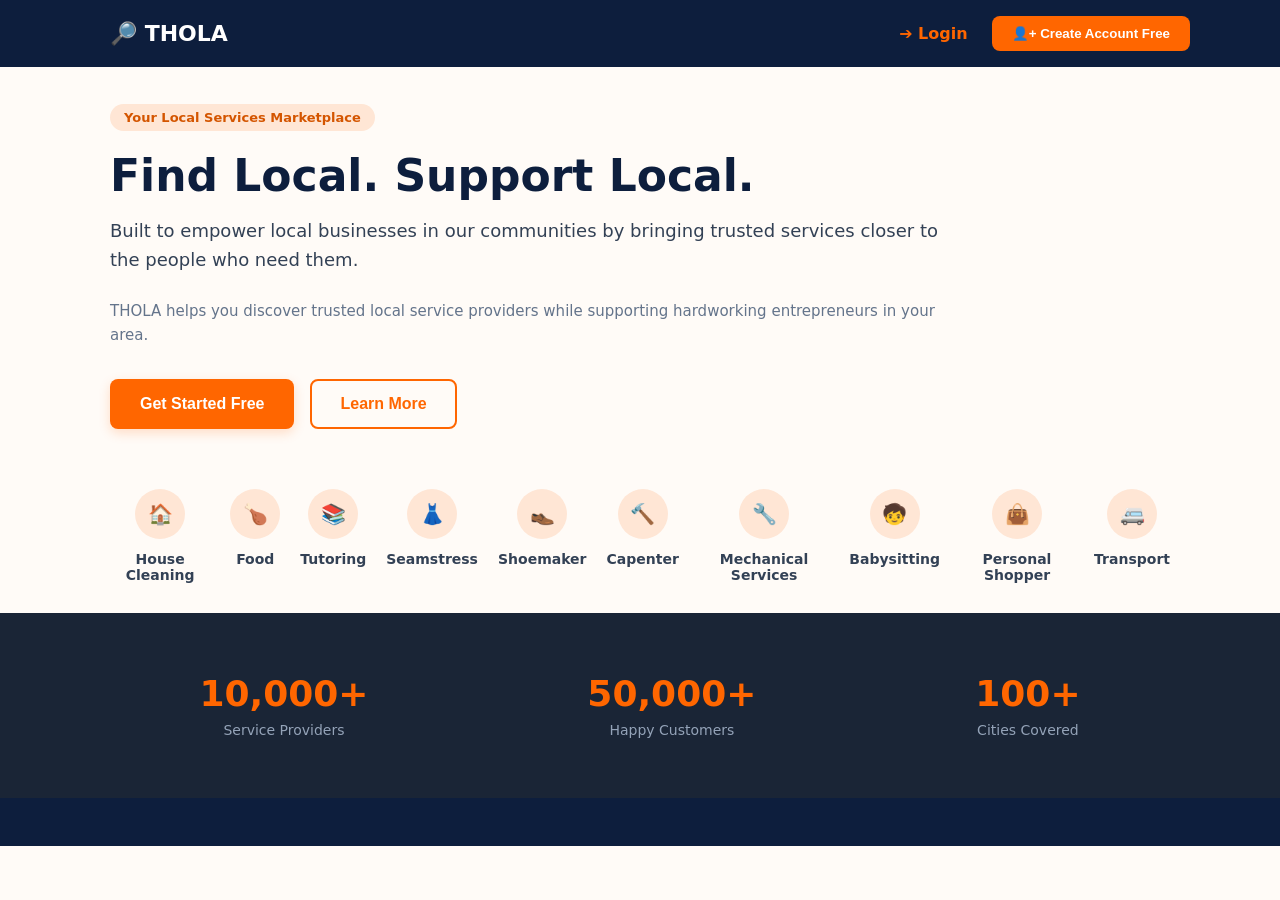
==== html/index.html @ 01b8c456 "migrate to serverless architecture using LocalStorage and EmailJS" ====
<!DOCTYPE html>
<html lang="en">

<head>
  <meta charset="UTF-8">
  <meta name="viewport" content="width=device-width, initial-scale=1.0">
  <title>Thola Clone</title>
  <link rel="stylesheet" href="../css/style.css">
</head>

<body>
  <!-- for the nav bar -->
  <nav class="navbar">
    <div class="nav-container">
      <div class="logo">
        <span class="logo-icon">&#128270;</span> THOLA
      </div>
      <div class="nav-actions">
        <a href="login.html" class="login-link">➔ Login</a>
        <a href="create_user.html">
          <button class="btn-nav">&#128100;+ Create Account Free</button>
        </a>
      </div>
    </div>
  </nav>

  <!-- the hero section-->
  <div class="hero-container">
    <span class="badge">Your Local Services Marketplace</span>

    <h1>Find Local. Support Local.</h1>

    <p class="lead-text">
      Built to empower local businesses in our communities by bringing trusted services closer to the people
      who need them.
    </p>

    <p class="sub-text">
      THOLA helps you discover trusted local service providers while supporting hardworking entrepreneurs in
      your area.
    </p>

    <!-- Buttons from previous step -->
    <div class="button-group">
      <a href="register.html">
        <button class="btn btn-create">Get Started Free</button>
      </a>
      <a href="learn-more.html">
        <button class="btn btn-learn-more">Learn More</button>
      </a>
    </div>
  </div>

  <!-- Services -->
  <section class="services">
    <div class="services-container">

      <div class="service-card">
        <div class="icon-circle">&#127968;</div>
        <h3>House Cleaning</h3>
      </div>

      <div class="service-card">
        <div class="icon-circle">&#127831;</div>
        <h3>Food</h3>
      </div>

      <div class="service-card">
        <div class="icon-circle">&#128218;</div>
        <h3>Tutoring</h3>
      </div>
      <div class="service-card">
        <div class="icon-circle">&#128087;</div>
        <h3>Seamstress</h3>
      </div>
      <div class="service-card">
        <div class="icon-circle">&#128094;</div>
        <h3>Shoemaker</h3>
      </div>
      <div class="service-card">
        <div class="icon-circle">&#128296;</div>
        <h3>Capenter</h3>
      </div>
      <div class="service-card">
        <div class="icon-circle">&#128295;</div>
        <h3>Mechanical Services</h3>
      </div>
      <div class="service-card">
        <div class="icon-circle">&#129490;</div>
        <h3>Babysitting</h3>
      </div>
      <div class="service-card">
        <div class="icon-circle">&#128092;</div>
        <h3>Personal Shopper</h3>
      </div>
      <div class="service-card">
        <div class="icon-circle">&#128656;</div>
        <h3>Transport</h3>
      </div>

    </div>
  </section>

  <!-- stats of users and customers -->
  <section class="stats">
    <div class="stats-container">

      <div class="stat-item">
        <div class="stat-number">10,000+</div>
        <div class="stat-label">Service Providers</div>
      </div>

      <div class="stat-item">
        <div class="stat-number">50,000+</div>
        <div class="stat-label">Happy Customers</div>
      </div>

      <div class="stat-item">
        <div class="stat-number">100+</div>
        <div class="stat-label">Cities Covered</div>
      </div>

    </div>
  </section>
  <footer></footer>
  <script src="../js/main.js"></script>

</body>

</html>
---- css/style.css ----
/* --- used the stericde to the margin and padding of the page --- */
* {
  margin: 0;
  padding: 0;
  box-sizing: border-box;
}
body {
  font-family: system-ui, -apple-system, sans-serif;
  background-color: #fffbf7; /* this is the background colour for the pages */
  color: #1e293b;
}

/* --- Navigation Bar --- */
.navbar {
  background-color: #0d1e3d; /* Dark navy color */
  color: #ffffff;
  padding: 16px 0;
}
.nav-container {
  max-width: 1100px;
  margin: 0 auto;
  display: flex;
  justify-content: space-between; 
  align-items: center; 
  padding-left: 20px;
}

/* THOLA LOGO */
.logo {
  font-size: 22px;      
  font-weight: 800; 
}

.nav-actions {
  display: flex;
  align-items: center;
  gap: 24px;
}

.login-link {
  color: #ff6600;
  text-decoration: none;
  font-weight: 600;
}

.btn-nav {
  background-color: #ff6600;
  color: white;
  border: none;
  padding: 10px 20px;
  border-radius: 8px;
  font-weight: 800;
  cursor: pointer;
}

/* --- Hero Section --- */
.hero {
  padding: 60px 0 40px 0;
}
.hero-container {
  max-width: 1100px;
  margin: 40px auto;
  padding: 0 20px;
}
.badge {
  background-color: #ffe6d5;
  color: #d45500;
  padding: 6px 14px;
  border-radius: 20px;
  font-size: 13px;
  font-weight: 600;
  margin-top: 10px;
}
h1 {
  font-size: 44px;
  color: #0d1e3d;
  margin: 24px 0 16px 0;
  font-weight: 800;
}
.lead-text {
  font-size: 18px;
  font-weight: 500;
  line-height: 1.6;
  max-width: 850px;
  margin-bottom: 24px;
  color: #334155;
}
.sub-text {
  font-size: 15px;
  color: #64748b;
  line-height: 1.6;
  max-width: 850px;
  margin-bottom: 32px;
}

/* --- buttons --- */
.button-group {
  display: flex;
  gap: 16px;
  margin-bottom: 60px;
}

.btn {
  padding: 14px 28px;
  font-size: 16px;
  font-weight: 600;
  border-radius: 8px;
  cursor: pointer;
  border: 2px solid transparent;
}

/* my two buttons in the hero section */
.btn-create {
  background-color: #ff6600;
  color: #ffffff;
  box-shadow: 0 4px 12px rgba(255, 102, 0, 0.2);
}

.btn-learn-more {
  background-color: transparent;
  border-color: #ff6600;
  color: #ff6600;
}

/* --- services --- */
.services-container {
  max-width: 1100px;
  margin: 0 auto;
  padding: 0 20px;
  display: flex;
  justify-content: space-around;
  gap: 20px;
}

.service-card {
  display: flex;
  flex-direction: column;
  align-items: center;
  text-align: center;
}
.icon-circle {
  width: 50px;
  height: 50px;
  background-color: #ffe6d5;
  color: #ff6600;
  border-radius: 50%;
  display: flex;
  align-items: center;
  justify-content: center;
  font-size: 20px;
  margin-bottom: 12px;
}
.service-card h3 {
  font-size: 14px;
  font-weight: 600;
  color: #334155;
}
.image-card{
    display: flex;
    flex-direction: row;
    align-items: center;
    margin: 15px;
    gap: 30px;
}

/* --- stats section --- */
.stats {
  background-color: #1a2536; /* slightly ligher than the nav bar background */
  padding: 60px 0;
  width: 100%;
  margin-top: 30px;
}

.stats-container {
  max-width: 1100px;
  margin: 0 auto;
  padding: 0 20px;
  display: flex;
  justify-content: space-around; /* for added equal space around my divs */
  align-items: center;
  text-align: center;
  gap: 40px;
}

.stat-item {
  display: flex;
  flex-direction: column;
  gap: 8px; /* for my vertical spacing between the number and text label */
}

.stat-number {
  font-size: 36px;
  font-weight: 800; /* extra bold text weight like my logo */
  color: #ff6600;
}

.stat-label {
  font-size: 14px;
  font-weight: 500;
  color: #94a3b8; 
}

/* ===================================================
   AUTH PAGES  –  Login & Create Account
   =================================================== */

/* Screen-reader-only labels */
.sr-only {
  position: absolute;
  width: 1px;
  height: 1px;
  padding: 0;
  margin: -1px;
  overflow: hidden;
  clip: rect(0, 0, 0, 0);
  border: 0;
}

/* Full-screen wrapper */
.auth-page {
  display: flex;
  align-items: center;
  justify-content: center;
  min-height: 100vh;
  background: linear-gradient(135deg, #0d1e3d 0%, #1a2536 50%, #0d1e3d 100%);
  padding: 24px;
  position: relative;
  overflow: hidden;
}

/* Subtle decorative circles in the background */
.auth-page::before,
.auth-page::after {
  content: '';
  position: absolute;
  border-radius: 50%;
  opacity: 0.07;
  pointer-events: none;
}
.auth-page::before {
  width: 500px;
  height: 500px;
  background: #ff6600;
  top: -120px;
  right: -120px;
}
.auth-page::after {
  width: 360px;
  height: 360px;
  background: #ff6600;
  bottom: -80px;
  left: -80px;
}

/* Card */
.auth-card {
  width: 100%;
  max-width: 420px;
  background: rgba(255, 255, 255, 0.06);
  backdrop-filter: blur(18px);
  -webkit-backdrop-filter: blur(18px);
  border: 1px solid rgba(255, 255, 255, 0.10);
  border-radius: 20px;
  padding: 48px 36px;
  text-align: center;
  position: relative;
  z-index: 1;
  animation: authCardIn 0.6s ease-out;
}

@keyframes authCardIn {
  from { opacity: 0; transform: translateY(24px) scale(0.97); }
  to   { opacity: 1; transform: translateY(0)    scale(1);    }
}

/* Title & subtitle */
.auth-title {
  font-size: 28px;
  font-weight: 800;
  color: #ffffff;
  margin: 0 0 6px 0;
  letter-spacing: -0.3px;
}

.auth-subtitle {
  font-size: 15px;
  color: #94a3b8;
  margin-bottom: 32px;
  font-weight: 400;
}

/* Form layout */
.auth-form {
  display: flex;
  flex-direction: column;
  gap: 16px;
}

/* Inputs */
.auth-input {
  width: 100%;
  padding: 14px 18px;
  font-size: 15px;
  font-family: inherit;
  color: #ffffff;
  background: rgba(255, 255, 255, 0.08);
  border: 1px solid rgba(255, 255, 255, 0.12);
  border-radius: 10px;
  outline: none;
  transition: border-color 0.3s ease, background 0.3s ease, box-shadow 0.3s ease;
}

.auth-input::placeholder {
  color: #64748b;
}

.auth-input:focus {
  border-color: #ff6600;
  background: rgba(255, 255, 255, 0.12);
  box-shadow: 0 0 0 3px rgba(255, 102, 0, 0.18);
}

/* Submit button */
.auth-button {
  width: 100%;
  padding: 14px;
  font-size: 16px;
  font-weight: 700;
  font-family: inherit;
  color: #ffffff;
  background: linear-gradient(135deg, #ff6600 0%, #e65c00 100%);
  border: none;
  border-radius: 10px;
  cursor: pointer;
  margin-top: 8px;
  transition: transform 0.2s ease, box-shadow 0.25s ease;
  box-shadow: 0 4px 16px rgba(255, 102, 0, 0.25);
}

.auth-button:hover {
  transform: translateY(-2px);
  box-shadow: 0 8px 24px rgba(255, 102, 0, 0.35);
}

.auth-button:active {
  transform: translateY(0);
  box-shadow: 0 2px 8px rgba(255, 102, 0, 0.2);
}

/* Footer link */
.auth-switch {
  margin-top: 28px;
  font-size: 14px;
  color: #94a3b8;
}

.auth-link {
  color: #ff6600;
  text-decoration: none;
  font-weight: 600;
  transition: color 0.2s ease;
}

.auth-link:hover {
  color: #ff8533;
  text-decoration: underline;
}

/* for responsiveness of screens 768 pixels wide or smaller e.g phones */
@media screen and (max-width: 768px) {
  

  body {
    overflow-x: hidden; /* gets rid of horizontal scrolling */
  }

  /* --- nsv bar --- */
  .nav-container {
    flex-direction: column; /* Stacking */
    gap: 16px;
    text-align: center;
    padding: 10px;
  }
  .nav-actions {
    width: 100%;
    justify-content: center; /* centers nav on mobile */
    gap: 16px;
  }

  /* --- Hero Section --- */
  .hero {
    padding: 40px 0;
    text-align: center; /* for mobiles centered */
  }
  h1 {
    font-size: 32px; /* decreases for mobile */
    line-height: 1.2;
    margin: 16px 0;
  }
  .lead-text {
    font-size: 16px;
  }
  .sub-text {
    font-size: 14px;
    margin-bottom: 24px;
  }

  /* --- buttons --- */
  /* stacks buttons vertically */
  .button-group {
    flex-direction: column; 
    width: 100%;
    gap: 12px;
    margin-bottom: 40px;
  }

  /* makes buttons full-width  */
  .btn {
    width: 100%; 
    padding: 14px 20px;
  }

  /* --- services --- */
  /* stacks the service icons vertically */
  .services-container {
    flex-direction: column; 
    gap: 32px;
  }
  .service-card {
    width: 100%;
  }

  /* --- stats section --- */
  /* stacks numeric cards vertically */
  .stats-container {
    flex-direction: column; 
    gap: 32px;
    padding: 0 40px;
  }
  .stat-number {
    font-size: 32px;
  }

  /* --- auth pages --- */
  .auth-card {
    padding: 36px 24px;
  }
  .auth-title {
    font-size: 24px;
  }
}

/* ===================================================
   DASHBOARD + PROFILE STYLES (NEW)
   =================================================== */

/* Dashboard Page */
.dashboard-page { background-color: #fffbf7; min-height: 100vh; }

.welcome-banner { background-color: #0d1e3d; color: #ffffff; padding: 28px 0; }

.welcome-container { 
    max-width: 1100px; 
    margin: 0 auto; 
    padding: 0 20px; 
    display: flex; 
    justify-content: space-between; 
    align-items: center; 
}

.welcome-text h2 { font-size: 22px; font-weight: 800; color: #ffffff; margin-bottom: 4px; }
.welcome-text p { font-size: 14px; color: #94a3b8; }

.post-btn { 
    background-color: #ff6600; 
    color: #ffffff; 
    border: none; 
    padding: 12px 24px; 
    border-radius: 8px; 
    font-weight: 800; 
    font-size: 15px; 
    cursor: pointer; 
    text-decoration: none; 
}

.search-bar-section { background-color: #ffffff; border-bottom: 1px solid #e2e8f0; padding: 16px 0; }

.search-bar-container { 
    max-width: 1100px; 
    margin: 0 auto; 
    padding: 0 20px; 
    display: flex; 
    gap: 12px; 
    align-items: center; 
    flex-wrap: wrap; 
}

.search-input { 
    flex: 1; 
    padding: 12px 16px; 
    border: 1px solid #e2e8f0; 
    border-radius: 8px; 
    font-size: 15px; 
    font-family: inherit; 
    background-color: #f8fafc; 
    color: #1e293b; 
    outline: none; 
    min-width: 200px; 
}

.search-input:focus { border-color: #ff6600; box-shadow: 0 0 0 3px rgba(255,102,0,0.1); }
.search-input::placeholder { color: #94a3b8; }

.filter-select { 
    padding: 12px 16px; 
    border: 1px solid #e2e8f0; 
    border-radius: 8px; 
    font-size: 14px; 
    font-family: inherit; 
    background-color: #f8fafc; 
    color: #1e293b; 
    outline: none; 
    cursor: pointer; 
}

.filter-select:focus { border-color: #ff6600; }

.search-btn { 
    background-color: #ff6600; 
    color: #ffffff; 
    border: none; 
    padding: 12px 24px; 
    border-radius: 8px; 
    font-weight: 700; 
    font-size: 15px; 
    cursor: pointer; 
    white-space: nowrap; 
}

.filter-tabs { 
    max-width: 1100px; 
    margin: 24px auto 0; 
    padding: 0 20px; 
    display: flex; 
    gap: 10px; 
    flex-wrap: wrap; 
}

.tab-btn { 
    padding: 8px 20px; 
    border-radius: 20px; 
    border: 2px solid #e2e8f0; 
    background-color: #ffffff; 
    color: #64748b; 
    font-size: 14px; 
    font-weight: 600; 
    cursor: pointer; 
    font-family: inherit; 
    transition: all 0.2s ease; 
}

.tab-btn.active { background-color: #ff6600; border-color: #ff6600; color: #ffffff; }
.tab-btn:hover { border-color: #ff6600; color: #ff6600; }
.tab-btn.active:hover { color: #ffffff; }

.listings-section { max-width: 1100px; margin: 24px auto 60px; padding: 0 20px; }

.listings-header { display: flex; justify-content: space-between; align-items: center; margin-bottom: 20px; }
.listings-header h3 { font-size: 18px; font-weight: 800; color: #0d1e3d; }
.listings-header span { font-size: 14px; color: #64748b; }

.listings-grid { 
    display: grid; 
    grid-template-columns: repeat(auto-fill, minmax(300px, 1fr)); 
    gap: 20px; 
}

.listing-card { 
    background-color: #ffffff; 
    border: 1px solid #e2e8f0; 
    border-radius: 12px; 
    padding: 20px; 
    display: flex; 
    flex-direction: column; 
    gap: 12px; 
    transition: box-shadow 0.2s ease; 
}

.listing-card:hover { box-shadow: 0 4px 16px rgba(0,0,0,0.08); }
.listing-card.hidden { display: none; }

.card-top { display: flex; justify-content: space-between; align-items: flex-start; }

.category-badge { 
    background-color: #ffe6d5; 
    color: #d45500; 
    padding: 4px 12px; 
    border-radius: 20px; 
    font-size: 12px; 
    font-weight: 600; 
}
.category-badge.goods { background-color: #e0f2fe; color: #0369a1; }

.card-icon { 
    width: 44px; height: 44px; 
    background-color: #ffe6d5; 
    color: #ff6600; 
    border-radius: 50%; 
    display: flex; 
    align-items: center; 
    justify-content: center; 
    font-size: 20px; 
}

.card-title { font-size: 16px; font-weight: 800; color: #0d1e3d; margin: 0; }
.card-description { font-size: 14px; color: #64748b; line-height: 1.5; margin: 0; }
.card-price { font-size: 20px; font-weight: 800; color: #ff6600; }
.card-price span { font-size: 13px; color: #94a3b8; font-weight: 500; }

.card-seller { 
    display: flex; 
    align-items: center; 
    gap: 10px; 
    padding-top: 12px; 
    border-top: 1px solid #f1f5f9; 
}

.seller-avatar { 
    width: 36px; height: 36px; 
    border-radius: 50%; 
    background-color: #0d1e3d; 
    color: #ffffff; 
    display: flex; 
    align-items: center; 
    justify-content: center; 
    font-size: 13px; 
    font-weight: 800; 
    flex-shrink: 0; 
}

.seller-info { flex: 1; }
.seller-name { font-size: 13px; font-weight: 700; color: #1e293b; display: flex; align-items: center; gap: 6px; }
.verified-badge { background-color: #dcfce7; color: #166534; font-size: 10px; font-weight: 700; padding: 2px 8px; border-radius: 20px; }
.seller-location { font-size: 12px; color: #94a3b8; margin-top: 2px; }
.star-rating { font-size: 13px; color: #ff6600; font-weight: 700; }

.card-actions { display: flex; gap: 10px; }

.btn-book { 
    flex: 1; 
    background-color: #ff6600; 
    color: #ffffff; 
    border: none; 
    padding: 10px 16px; 
    border-radius: 8px; 
    font-size: 14px; 
    font-weight: 700; 
    cursor: pointer; 
    font-family: inherit; 
}

.btn-offer { 
    flex: 1; 
    background-color: transparent; 
    color: #ff6600; 
    border: 2px solid #ff6600; 
    padding: 10px 16px; 
    border-radius: 8px; 
    font-size: 14px; 
    font-weight: 700; 
    cursor: pointer; 
    font-family: inherit; 
}

.no-results { 
    text-align: center; 
    padding: 60px 20px; 
    color: #94a3b8; 
    font-size: 16px; 
    display: none; 
}
.no-results.visible { display: block; }

/* Profile Page */
.profile-page { background-color: #fffbf7; min-height: 100vh; }

.profile-header { background-color: #0d1e3d; padding: 40px 0 60px; }
.profile-header-container { 
    max-width: 1100px; 
    margin: 0 auto; 
    padding: 0 20px; 
    display: flex; 
    align-items: center; 
    gap: 24px; 
}

.avatar-large { 
    width: 90px; height: 90px; 
    border-radius: 50%; 
    background-color: #ff6600; 
    color: #ffffff; 
    display: flex; 
    align-items: center; 
    justify-content: center; 
    font-size: 32px; 
    font-weight: 800; 
    flex-shrink: 0; 
    border: 4px solid rgba(255,255,255,0.2); 
}

.profile-header-info { flex: 1; }
.profile-name { font-size: 26px; font-weight: 800; color: #ffffff; margin-bottom: 6px; display: flex; align-items: center; gap: 12px; }
.profile-verified { background-color: #dcfce7; color: #166534; font-size: 12px; font-weight: 700; padding: 4px 12px; border-radius: 20px; }
.profile-location { font-size: 14px; color: #94a3b8; margin-bottom: 8px; }
.profile-rating { font-size: 15px; color: #ff6600; font-weight: 700; }
.profile-rating span { color: #94a3b8; font-weight: 400; font-size: 13px; }

.profile-edit-btn { 
    background-color: transparent; 
    border: 2px solid #ff6600; 
    color: #ff6600; 
    padding: 10px 24px; 
    border-radius: 8px; 
    font-weight: 700; 
    font-size: 14px; 
    cursor: pointer; 
    font-family: inherit; 
    white-space: nowrap; 
}

.profile-stats { 
    max-width: 1100px; 
    margin: -30px auto 0; 
    padding: 0 20px; 
    display: grid; 
    grid-template-columns: repeat(4, 1fr); 
    gap: 16px; 
    position: relative; 
    z-index: 1; 
}

.stat-card { background-color: #ffffff; border: 1px solid #e2e8f0; border-radius: 12px; padding: 20px; text-align: center; }
.stat-card-number { font-size: 28px; font-weight: 800; color: #ff6600; }
.stat-card-label { font-size: 13px; color: #64748b; margin-top: 4px; }

.profile-content { 
    max-width: 1100px; 
    margin: 32px auto 60px; 
    padding: 0 20px; 
    display: grid; 
    grid-template-columns: 1fr 2fr; 
    gap: 24px; 
}

.profile-panel { 
    background-color: #ffffff; 
    border: 1px solid #e2e8f0; 
    border-radius: 12px; 
    padding: 24px; 
}

.panel-title { 
    font-size: 16px; 
    font-weight: 800; 
    color: #0d1e3d; 
    margin-bottom: 16px; 
    padding-bottom: 12px; 
    border-bottom: 1px solid #f1f5f9; 
}

.info-row { display: flex; justify-content: space-between; align-items: center; padding: 10px 0; border-bottom: 1px solid #f8fafc; }
.info-label { font-size: 13px; color: #64748b; }
.info-value { font-size: 13px; font-weight: 600; color: #1e293b; }
.info-value.verified { color: #166534; }

.skills-list { display: flex; flex-wrap: wrap; gap: 8px; margin-top: 8px; }
.skill-tag { background-color: #ffe6d5; color: #d45500; padding: 6px 14px; border-radius: 20px; font-size: 13px; font-weight: 600; }

.tabs-row { display: flex; gap: 4px; margin-bottom: 20px; border-bottom: 2px solid #f1f5f9; }
.profile-tab { 
    padding: 10px 20px; 
    font-size: 14px; 
    font-weight: 600; 
    color: #64748b; 
    background: none; 
    border: none; 
    cursor: pointer; 
    font-family: inherit; 
    border-bottom: 3px solid transparent; 
    margin-bottom: -2px; 
}
.profile-tab.active { color: #ff6600; border-bottom-color: #ff6600; }

.my-listings-grid { display: grid; grid-template-columns: repeat(auto-fill, minmax(240px, 1fr)); gap: 16px; }
.my-listing-card { 
    background-color: #ffffff; 
    border: 1px solid #e2e8f0; 
    border-radius: 10px; 
    padding: 16px; 
    display: flex; 
    flex-direction: column; 
    gap: 8px; 
}
.my-listing-card:hover { box-shadow: 0 4px 12px rgba(0,0,0,0.06); }

.my-card-top { display: flex; justify-content: space-between; align-items: center; }
.my-card-title { font-size: 14px; font-weight: 800; color: #0d1e3d; }
.my-card-price { font-size: 16px; font-weight: 800; color: #ff6600; }
.my-card-stats { display: flex; gap: 12px; font-size: 12px; color: #94a3b8; }
.my-card-actions { display: flex; gap: 8px; margin-top: 4px; }

.btn-edit { 
    flex: 1; background-color: transparent; color: #0d1e3d; border: 1px solid #e2e8f0; 
    padding: 8px; border-radius: 6px; font-size: 13px; font-weight: 600; cursor: pointer; 
}
.btn-delete { 
    flex: 1; background-color: transparent; color: #dc2626; border: 1px solid #fee2e2; 
    padding: 8px; border-radius: 6px; font-size: 13px; font-weight: 600; cursor: pointer; 
}

.review-item { padding: 16px 0; border-bottom: 1px solid #f1f5f9; }
.review-item:last-child { border-bottom: none; }
.review-top { display: flex; justify-content: space-between; align-items: center; margin-bottom: 6px; }
.reviewer-name { font-size: 14px; font-weight: 700; color: #1e293b; }
.review-stars { color: #ff6600; font-size: 14px; }
.review-date { font-size: 12px; color: #94a3b8; }
.review-text { font-size: 14px; color: #64748b; line-height: 1.5; }

.transaction-item { display: flex; justify-content: space-between; align-items: center; padding: 14px 0; border-bottom: 1px solid #f1f5f9; }
.transaction-item:last-child { border-bottom: none; }
.transaction-info h4 { font-size: 14px; font-weight: 700; color: #1e293b; margin-bottom: 4px; }
.transaction-info p { font-size: 13px; color: #94a3b8; }
.transaction-amount { font-size: 16px; font-weight: 800; color: #166534; }
.transaction-status { font-size: 12px; padding: 3px 10px; border-radius: 20px; font-weight: 600; }
.status-completed { background-color: #dcfce7; color: #166534; }
.status-pending { background-color: #fef9c3; color: #854d0e; }

/* Footer */
footer { 
    background-color: #0d1e3d; 
    color: #94a3b8; 
    text-align: center; 
    padding: 24px 20px; 
    font-size: 14px; 
}

footer a { 
    color: #ff6600; 
    text-decoration: none; 
    margin: 0 12px; 
}

/* ===================================================
   RESPONSIVE DESIGN
   =================================================== */
@media screen and (max-width: 768px) {
    body { overflow-x: hidden; }

    .nav-container { flex-direction: column; gap: 16px; text-align: center; padding: 10px; }
    .nav-actions { width: 100%; justify-content: center; gap: 16px; }

    .hero { padding: 40px 0; text-align: center; }
    h1 { font-size: 32px; line-height: 1.2; margin: 16px 0; }
    .lead-text { font-size: 16px; }
    .sub-text { font-size: 14px; margin-bottom: 24px; }

    .button-group { flex-direction: column; width: 100%; gap: 12px; margin-bottom: 40px; }
    .btn { width: 100%; padding: 14px 20px; }

    .services-container { flex-direction: column; gap: 32px; }
    .service-card { width: 100%; }

    .stats-container { flex-direction: column; gap: 32px; padding: 0 40px; }
    .stat-number { font-size: 32px; }

    /* Dashboard Responsive */
    .welcome-container { flex-direction: column; gap: 16px; text-align: center; }
    .post-btn { width: 100%; text-align: center; display: block; }
    .search-bar-container { flex-direction: column; }
    .search-input, .filter-select, .search-btn { width: 100%; }
    .listings-grid { grid-template-columns: 1fr; }
    .card-actions { flex-direction: column; }

    /* Profile Responsive */
    .profile-header-container { flex-direction: column; text-align: center; }
    .profile-name { justify-content: center; flex-wrap: wrap; }
    .profile-stats { grid-template-columns: repeat(2, 1fr); }
    .profile-content { grid-template-columns: 1fr; }
    .my-listings-grid { grid-template-columns: 1fr; }

    .auth-card { padding: 36px 24px; }
    .auth-title { font-size: 24px; }
}
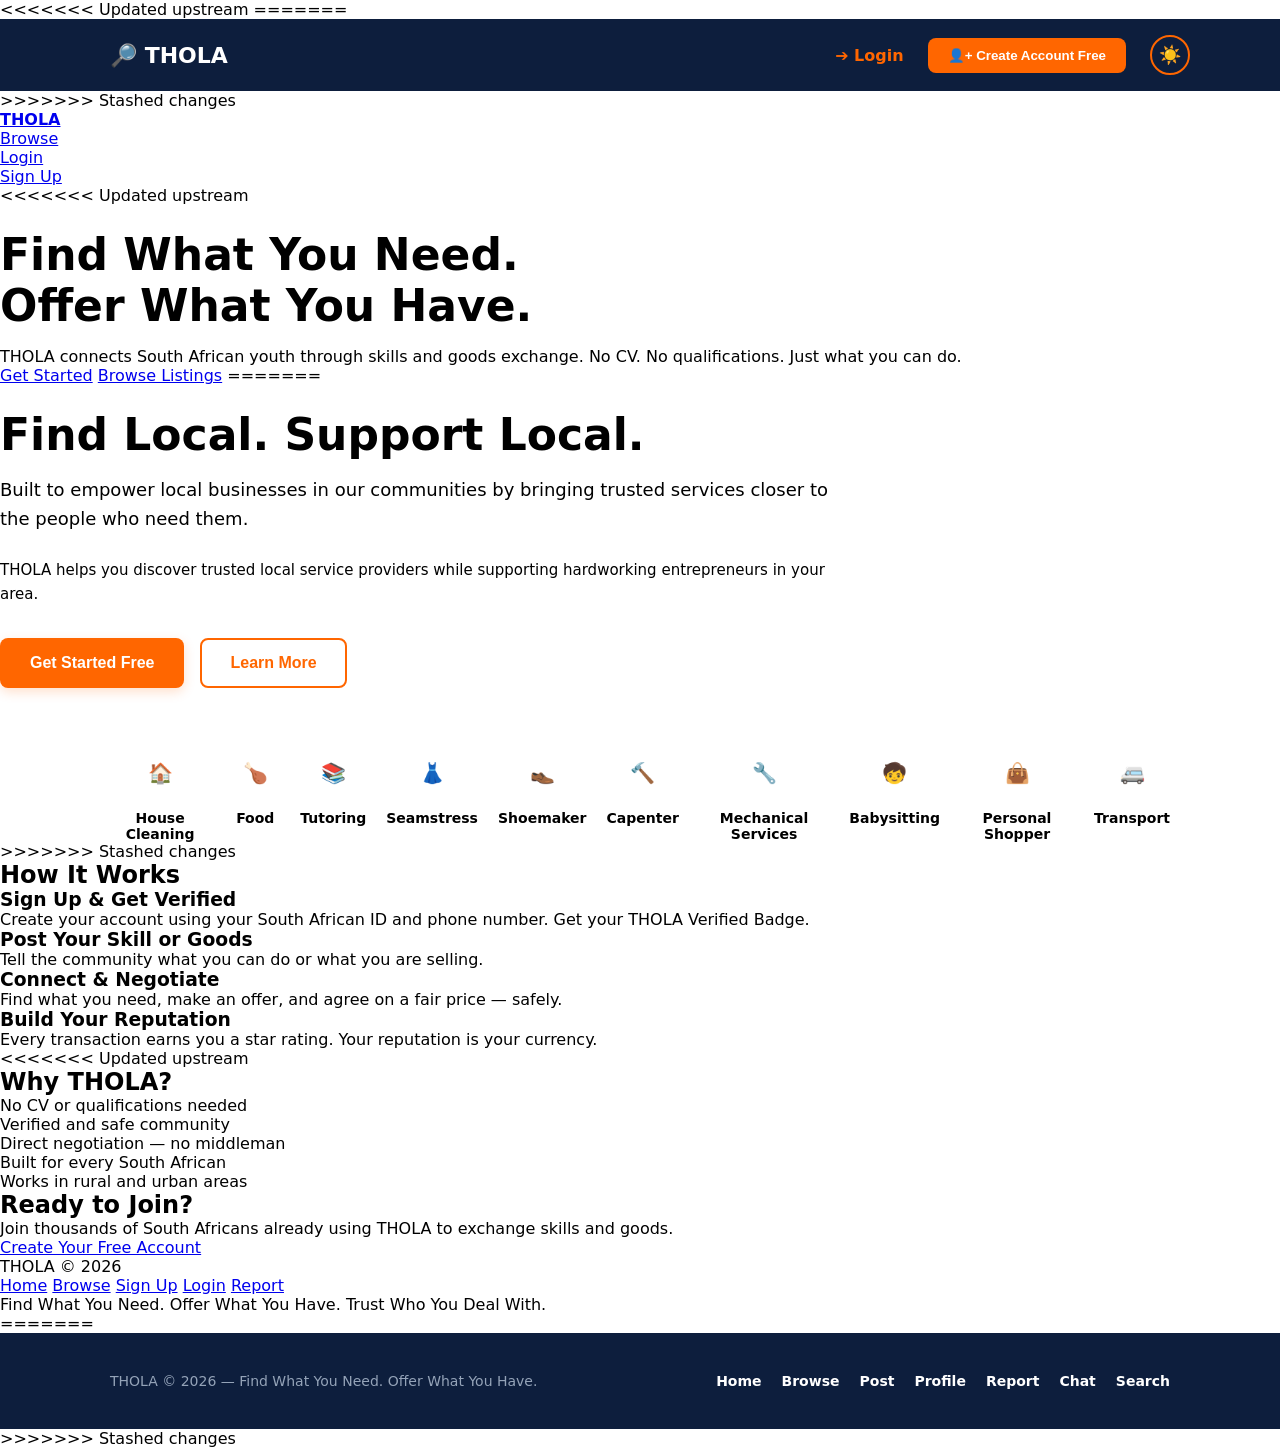
==== commit 5070f757: "styling Changes have been made to enable the app to have dark mode." ====
--- a/html/index.html
+++ b/html/index.html
@@ -1,14 +1,14 @@
 <!DOCTYPE html>
 <html lang="en">
-
 <head>
   <meta charset="UTF-8">
   <meta name="viewport" content="width=device-width, initial-scale=1.0">
-  <title>Thola Clone</title>
+  <title>THOLA — Find What You Need. Offer What You Have.</title>
   <link rel="stylesheet" href="../css/style.css">
 </head>
-
 <body>
+<<<<<<< Updated upstream
+=======
   <!-- for the nav bar -->
   <nav class="navbar">
     <div class="nav-container">
@@ -17,17 +17,40 @@
       </div>
       <div class="nav-actions">
         <a href="login.html" class="login-link">➔ Login</a>
-        <a href="create_user.html">
+        <a href="register.html">
           <button class="btn-nav">&#128100;+ Create Account Free</button>
         </a>
+        <button id="theme-toggle" class="btn-toggle" aria-label="Toggle dark mode" data-tooltip="Dark Mode">
+          <span class="icon-sun">☀️</span>
+          <span class="icon-moon">🌙</span>
+        </button>
       </div>
     </div>
   </nav>
-
-  <!-- the hero section-->
-  <div class="hero-container">
-    <span class="badge">Your Local Services Marketplace</span>
-
+>>>>>>> Stashed changes
+
+  <!-- NAVBAR -->
+  <header>
+    <nav>
+      <a href="index.html"><strong>THOLA</strong></a>
+      <ul>
+        <li><a href="dashboard.html">Browse</a></li>
+        <li><a href="login.html">Login</a></li>
+        <li><a href="register.html">Sign Up</a></li>
+      </ul>
+    </nav>
+  </header>
+
+<<<<<<< Updated upstream
+  <!--  HERO  -->
+  <section id="hero">
+    <h1>Find What You Need.<br>Offer What You Have.</h1>
+    <p>THOLA connects South African youth through skills
+    and goods exchange. No CV. No qualifications.
+    Just what you can do.</p>
+    <a href="register.html">Get Started</a>
+    <a href="dashboard.html">Browse Listings</a>
+=======
     <h1>Find Local. Support Local.</h1>
 
     <p class="lead-text">
@@ -45,7 +68,7 @@
       <a href="register.html">
         <button class="btn btn-create">Get Started Free</button>
       </a>
-      <a href="learn-more.html">
+      <a href="html/learn-more.html">
         <button class="btn btn-learn-more">Learn More</button>
       </a>
     </div>
@@ -99,32 +122,91 @@
       </div>
 
     </div>
-  </section>
-
-  <!-- stats of users and customers -->
-  <section class="stats">
-    <div class="stats-container">
-
-      <div class="stat-item">
-        <div class="stat-number">10,000+</div>
-        <div class="stat-label">Service Providers</div>
-      </div>
-
-      <div class="stat-item">
-        <div class="stat-number">50,000+</div>
-        <div class="stat-label">Happy Customers</div>
-      </div>
-
-      <div class="stat-item">
-        <div class="stat-number">100+</div>
-        <div class="stat-label">Cities Covered</div>
-      </div>
-
-    </div>
-  </section>
-  <footer></footer>
+>>>>>>> Stashed changes
+  </section>
+
+  <!-- HOW IT WORKS  -->
+  <section id="how-it-works">
+    <h2>How It Works</h2>
+    <ol>
+      <li>
+        <h3>Sign Up & Get Verified</h3>
+        <p>Create your account using your South African
+        ID and phone number. Get your THOLA Verified Badge.</p>
+      </li>
+      <li>
+        <h3>Post Your Skill or Goods</h3>
+        <p>Tell the community what you can do
+        or what you are selling.</p>
+      </li>
+      <li>
+        <h3>Connect & Negotiate</h3>
+        <p>Find what you need, make an offer,
+        and agree on a fair price — safely.</p>
+      </li>
+      <li>
+        <h3>Build Your Reputation</h3>
+        <p>Every transaction earns you a star rating.
+        Your reputation is your currency.</p>
+      </li>
+    </ol>
+  </section>
+<<<<<<< Updated upstream
+
+  <!--  WHY THOLA  -->
+  <section id="why-thola">
+    <h2>Why THOLA?</h2>
+    <ul>
+      <li>No CV or qualifications needed</li>
+      <li>Verified and safe community</li>
+      <li>Direct negotiation — no middleman</li>
+      <li>Built for every South African</li>
+      <li>Works in rural and urban areas</li>
+    </ul>
+  </section>
+
+  <!--  CALL TO ACTION -->
+  <section id="cta">
+    <h2>Ready to Join?</h2>
+    <p>Join thousands of South Africans already
+    using THOLA to exchange skills and goods.</p>
+    <a href="register.html">Create Your Free Account</a>
+  </section>
+
+   <!-- FOOTER  -->
+  <footer>
+    <p>THOLA &copy; 2026</p>
+    <nav>
+      <a href="index.html">Home</a>
+      <a href="dashboard.html">Browse</a>
+      <a href="register.html">Sign Up</a>
+      <a href="login.html">Login</a>
+      <a href="report.html">Report</a>
+    </nav>
+    <p>Find What You Need. Offer What You Have.
+    Trust Who You Deal With.</p>
+  </footer>
+
   <script src="../js/main.js"></script>
-
+=======
+    <footer class="main-footer">
+    <div class="footer-container">
+      <p class="footer-copy">THOLA &copy; 2026 — Find What You Need. Offer What You Have.</p>
+      <nav class="footer-nav">
+        <a href="index.html">Home</a>
+        <a href="dashboard.html">Browse</a>
+        <a href="post-listing.html">Post</a>
+        <a href="profile.html">Profile</a>
+        <a href="report.html">Report</a>
+        <a href="chat.html">Chat</a>
+        <a href="search.html">Search</a>
+      </nav>
+    </div>
+  </footer>
+
+  <script src="../js/script.js"></script>
+
+>>>>>>> Stashed changes
 </body>
-
-</html>+</html>
+
--- a/css/style.css
+++ b/css/style.css
@@ -1,21 +1,47 @@
-/* --- used the stericde to the margin and padding of the page --- */
+<<<<<<< Updated upstream
+=======
+
+:root {
+  --bg-page: #fffbf7;         
+  --text-main: #1e293b;       
+  --text-heading: #0d1e3d;    
+  --text-lead: #334155;       
+  --text-sub: #64748b;        
+  --bg-badge: #ffe6d5;        
+  --text-badge: #d45500;      
+  --text-service-h3: #334155; 
+}
+
+body.dark-mode {
+  --bg-page: #0f172a;         /* Dark slate background */
+  --text-main: #e2e8f0;       /* Crisp light text */
+  --text-heading: #f8fafc;    /* Bright white headings */
+  --text-lead: #cbd5e1;       /* Light gray lead text */
+  --text-sub: #94a3b8;        /* Slate sub text */
+  --bg-badge: #2e1f15;        /* Dark orange tint badge */
+  --text-badge: #ff8533;      /* Vibrant orange badge text */
+  --text-service-h3: #e2e8f0; /* Crisp light text for services */
+}
+
 * {
   margin: 0;
   padding: 0;
   box-sizing: border-box;
 }
+
 body {
   font-family: system-ui, -apple-system, sans-serif;
-  background-color: #fffbf7; /* this is the background colour for the pages */
-  color: #1e293b;
-}
-
-/* --- Navigation Bar --- */
+  background-color: var(--bg-page); /* FIXED: Changed to variable */
+  color: var(--text-main);           /* FIXED: Changed to variable */
+  transition: background-color 0.3s ease, color 0.3s ease; /* Adds smooth transition fade */
+}
+
 .navbar {
-  background-color: #0d1e3d; /* Dark navy color */
+  background-color: #0d1e3d; /* Dark navy color stays constant */
   color: #ffffff;
   padding: 16px 0;
 }
+
 .nav-container {
   max-width: 1100px;
   margin: 0 auto;
@@ -25,7 +51,6 @@
   padding-left: 20px;
 }
 
-/* THOLA LOGO */
 .logo {
   font-size: 22px;      
   font-weight: 800; 
@@ -36,6 +61,98 @@
   align-items: center;
   gap: 24px;
 }
+
+.btn-toggle {
+  background: none;
+  border: 2px solid #ff6600;
+  border-radius: 50%;
+  width: 40px;
+  height: 40px;
+  display: flex;
+  align-items: center;
+  justify-content: center;
+  cursor: pointer;
+  font-size: 18px;
+  transition: all 0.2s ease;
+}
+
+.btn-toggle:hover {
+  background-color: rgba(255, 102, 0, 0.1);
+  transform: scale(1.05);
+}
+
+.btn-toggle .icon-moon {
+  display: none;
+}
+.btn-toggle .icon-sun {
+  display: inline-block;
+}
+
+body.dark-mode .btn-toggle .icon-sun {
+  display: none;
+}
+body.dark-mode .btn-toggle .icon-moon {
+  display: inline-block;
+}
+body.dark-mode .btn-toggle {
+  border-color: #ffffff; 
+}
+
+.btn-toggle {
+  position: relative; 
+}
+
+
+.btn-toggle::after {
+  content: attr(data-tooltip); 
+  position: absolute;
+  top: 52px;  
+  left: 50%;
+  transform: translateX(-50%) translateY(-5px);
+  background-color: #1e293b; 
+  color: #ffffff; 
+  padding: 6px 12px;
+  border-radius: 6px;
+  font-size: 12px;
+  font-weight: 600;
+  white-space: nowrap;
+  opacity: 0; 
+  pointer-events: none;
+  box-shadow: 0 4px 12px rgba(0, 0, 0, 0.15);
+  transition: opacity 0.2s ease, transform 0.2s ease;
+}
+
+.btn-toggle::before {
+  content: "";
+  position: absolute;
+  top: 46px;                 /* Sits right on top of the speech bubble */
+  left: 50%;
+  transform: translateX(-50%);
+  border-width: 0 6px 6px 6px;
+  border-style: solid;
+  border-color: transparent transparent #1e293b transparent; /* Creates a clean upward triangle */
+  opacity: 0;
+  pointer-events: none;
+  transition: opacity 0.2s ease;
+}
+
+.btn-toggle:hover::after {
+  opacity: 1;
+  transform: translateX(-50%) translateY(0);
+}
+
+.btn-toggle:hover::before {
+  opacity: 1;
+}
+
+body.dark-mode .btn-toggle::after {
+  background-color: #ffffff;
+  color: #0f172a;
+}
+body.dark-mode .btn-toggle::before {
+  border-color: transparent transparent #ffffff transparent;
+}
+
 
 .login-link {
   color: #ff6600;
@@ -53,7 +170,6 @@
   cursor: pointer;
 }
 
-/* --- Hero Section --- */
 .hero {
   padding: 60px 0 40px 0;
 }
@@ -63,8 +179,8 @@
   padding: 0 20px;
 }
 .badge {
-  background-color: #ffe6d5;
-  color: #d45500;
+  background-color: var(--bg-badge);
+  color: var(--text-badge);
   padding: 6px 14px;
   border-radius: 20px;
   font-size: 13px;
@@ -73,7 +189,7 @@
 }
 h1 {
   font-size: 44px;
-  color: #0d1e3d;
+  color: var(--text-heading);
   margin: 24px 0 16px 0;
   font-weight: 800;
 }
@@ -83,17 +199,16 @@
   line-height: 1.6;
   max-width: 850px;
   margin-bottom: 24px;
-  color: #334155;
+  color: var(--text-lead);
 }
 .sub-text {
   font-size: 15px;
-  color: #64748b;
+  color: var(--text-sub);
   line-height: 1.6;
   max-width: 850px;
   margin-bottom: 32px;
 }
 
-/* --- buttons --- */
 .button-group {
   display: flex;
   gap: 16px;
@@ -109,7 +224,6 @@
   border: 2px solid transparent;
 }
 
-/* my two buttons in the hero section */
 .btn-create {
   background-color: #ff6600;
   color: #ffffff;
@@ -122,7 +236,6 @@
   color: #ff6600;
 }
 
-/* --- services --- */
 .services-container {
   max-width: 1100px;
   margin: 0 auto;
@@ -138,10 +251,11 @@
   align-items: center;
   text-align: center;
 }
+
 .icon-circle {
   width: 50px;
   height: 50px;
-  background-color: #ffe6d5;
+  background-color: var(--bg-badge);
   color: #ff6600;
   border-radius: 50%;
   display: flex;
@@ -150,11 +264,13 @@
   font-size: 20px;
   margin-bottom: 12px;
 }
+
 .service-card h3 {
   font-size: 14px;
   font-weight: 600;
-  color: #334155;
-}
+  color: var(--text-service-h3);
+}
+
 .image-card{
     display: flex;
     flex-direction: row;
@@ -163,9 +279,8 @@
     gap: 30px;
 }
 
-/* --- stats section --- */
 .stats {
-  background-color: #1a2536; /* slightly ligher than the nav bar background */
+  background-color: #1a2536;
   padding: 60px 0;
   width: 100%;
   margin-top: 30px;
@@ -176,7 +291,7 @@
   margin: 0 auto;
   padding: 0 20px;
   display: flex;
-  justify-content: space-around; /* for added equal space around my divs */
+  justify-content: space-around; 
   align-items: center;
   text-align: center;
   gap: 40px;
@@ -185,12 +300,12 @@
 .stat-item {
   display: flex;
   flex-direction: column;
-  gap: 8px; /* for my vertical spacing between the number and text label */
+  gap: 8px; 
 }
 
 .stat-number {
   font-size: 36px;
-  font-weight: 800; /* extra bold text weight like my logo */
+  font-weight: 800; 
   color: #ff6600;
 }
 
@@ -200,213 +315,44 @@
   color: #94a3b8; 
 }
 
-/* ===================================================
-   AUTH PAGES  –  Login & Create Account
-   =================================================== */
-
-/* Screen-reader-only labels */
-.sr-only {
-  position: absolute;
-  width: 1px;
-  height: 1px;
-  padding: 0;
-  margin: -1px;
-  overflow: hidden;
-  clip: rect(0, 0, 0, 0);
-  border: 0;
-}
-
-/* Full-screen wrapper */
-.auth-page {
-  display: flex;
-  align-items: center;
-  justify-content: center;
-  min-height: 100vh;
-  background: linear-gradient(135deg, #0d1e3d 0%, #1a2536 50%, #0d1e3d 100%);
-  padding: 24px;
-  position: relative;
-  overflow: hidden;
-}
-
-/* Subtle decorative circles in the background */
-.auth-page::before,
-.auth-page::after {
-  content: '';
-  position: absolute;
-  border-radius: 50%;
-  opacity: 0.07;
-  pointer-events: none;
-}
-.auth-page::before {
-  width: 500px;
-  height: 500px;
-  background: #ff6600;
-  top: -120px;
-  right: -120px;
-}
-.auth-page::after {
-  width: 360px;
-  height: 360px;
-  background: #ff6600;
-  bottom: -80px;
-  left: -80px;
-}
-
-/* Card */
-.auth-card {
-  width: 100%;
-  max-width: 420px;
-  background: rgba(255, 255, 255, 0.06);
-  backdrop-filter: blur(18px);
-  -webkit-backdrop-filter: blur(18px);
-  border: 1px solid rgba(255, 255, 255, 0.10);
-  border-radius: 20px;
-  padding: 48px 36px;
-  text-align: center;
-  position: relative;
-  z-index: 1;
-  animation: authCardIn 0.6s ease-out;
-}
-
-@keyframes authCardIn {
-  from { opacity: 0; transform: translateY(24px) scale(0.97); }
-  to   { opacity: 1; transform: translateY(0)    scale(1);    }
-}
-
-/* Title & subtitle */
-.auth-title {
-  font-size: 28px;
-  font-weight: 800;
-  color: #ffffff;
-  margin: 0 0 6px 0;
-  letter-spacing: -0.3px;
-}
-
-.auth-subtitle {
-  font-size: 15px;
-  color: #94a3b8;
-  margin-bottom: 32px;
-  font-weight: 400;
-}
-
-/* Form layout */
-.auth-form {
-  display: flex;
-  flex-direction: column;
-  gap: 16px;
-}
-
-/* Inputs */
-.auth-input {
-  width: 100%;
-  padding: 14px 18px;
-  font-size: 15px;
-  font-family: inherit;
-  color: #ffffff;
-  background: rgba(255, 255, 255, 0.08);
-  border: 1px solid rgba(255, 255, 255, 0.12);
-  border-radius: 10px;
-  outline: none;
-  transition: border-color 0.3s ease, background 0.3s ease, box-shadow 0.3s ease;
-}
-
-.auth-input::placeholder {
-  color: #64748b;
-}
-
-.auth-input:focus {
-  border-color: #ff6600;
-  background: rgba(255, 255, 255, 0.12);
-  box-shadow: 0 0 0 3px rgba(255, 102, 0, 0.18);
-}
-
-/* Submit button */
-.auth-button {
-  width: 100%;
-  padding: 14px;
-  font-size: 16px;
-  font-weight: 700;
-  font-family: inherit;
-  color: #ffffff;
-  background: linear-gradient(135deg, #ff6600 0%, #e65c00 100%);
-  border: none;
-  border-radius: 10px;
-  cursor: pointer;
-  margin-top: 8px;
-  transition: transform 0.2s ease, box-shadow 0.25s ease;
-  box-shadow: 0 4px 16px rgba(255, 102, 0, 0.25);
-}
-
-.auth-button:hover {
-  transform: translateY(-2px);
-  box-shadow: 0 8px 24px rgba(255, 102, 0, 0.35);
-}
-
-.auth-button:active {
-  transform: translateY(0);
-  box-shadow: 0 2px 8px rgba(255, 102, 0, 0.2);
-}
-
-/* Footer link */
-.auth-switch {
-  margin-top: 28px;
-  font-size: 14px;
-  color: #94a3b8;
-}
-
-.auth-link {
-  color: #ff6600;
-  text-decoration: none;
-  font-weight: 600;
-  transition: color 0.2s ease;
-}
-
-.auth-link:hover {
-  color: #ff8533;
-  text-decoration: underline;
-}
-
-/* for responsiveness of screens 768 pixels wide or smaller e.g phones */
 @media screen and (max-width: 768px) {
-  
-
   body {
-    overflow-x: hidden; /* gets rid of horizontal scrolling */
-  }
-
-  /* --- nsv bar --- */
+    overflow-x: hidden; 
+  }
+
   .nav-container {
-    flex-direction: column; /* Stacking */
+    flex-direction: column; 
     gap: 16px;
     text-align: center;
     padding: 10px;
   }
+
   .nav-actions {
     width: 100%;
-    justify-content: center; /* centers nav on mobile */
+    justify-content: center; 
     gap: 16px;
   }
 
-  /* --- Hero Section --- */
   .hero {
     padding: 40px 0;
-    text-align: center; /* for mobiles centered */
-  }
+    text-align: center; 
+  }
+
   h1 {
-    font-size: 32px; /* decreases for mobile */
+    font-size: 32px; 
     line-height: 1.2;
     margin: 16px 0;
   }
+
   .lead-text {
     font-size: 16px;
   }
+
   .sub-text {
     font-size: 14px;
     margin-bottom: 24px;
   }
 
-  /* --- buttons --- */
-  /* stacks buttons vertically */
   .button-group {
     flex-direction: column; 
     width: 100%;
@@ -414,14 +360,11 @@
     margin-bottom: 40px;
   }
 
-  /* makes buttons full-width  */
   .btn {
     width: 100%; 
     padding: 14px 20px;
   }
 
-  /* --- services --- */
-  /* stacks the service icons vertically */
   .services-container {
     flex-direction: column; 
     gap: 32px;
@@ -430,464 +373,65 @@
     width: 100%;
   }
 
-  /* --- stats section --- */
-  /* stacks numeric cards vertically */
   .stats-container {
     flex-direction: column; 
     gap: 32px;
     padding: 0 40px;
   }
+
   .stat-number {
     font-size: 32px;
   }
-
-  /* --- auth pages --- */
-  .auth-card {
-    padding: 36px 24px;
-  }
-  .auth-title {
-    font-size: 24px;
-  }
-}
-
-/* ===================================================
-   DASHBOARD + PROFILE STYLES (NEW)
-   =================================================== */
-
-/* Dashboard Page */
-.dashboard-page { background-color: #fffbf7; min-height: 100vh; }
-
-.welcome-banner { background-color: #0d1e3d; color: #ffffff; padding: 28px 0; }
-
-.welcome-container { 
-    max-width: 1100px; 
-    margin: 0 auto; 
-    padding: 0 20px; 
-    display: flex; 
-    justify-content: space-between; 
-    align-items: center; 
-}
-
-.welcome-text h2 { font-size: 22px; font-weight: 800; color: #ffffff; margin-bottom: 4px; }
-.welcome-text p { font-size: 14px; color: #94a3b8; }
-
-.post-btn { 
-    background-color: #ff6600; 
-    color: #ffffff; 
-    border: none; 
-    padding: 12px 24px; 
-    border-radius: 8px; 
-    font-weight: 800; 
-    font-size: 15px; 
-    cursor: pointer; 
-    text-decoration: none; 
-}
-
-.search-bar-section { background-color: #ffffff; border-bottom: 1px solid #e2e8f0; padding: 16px 0; }
-
-.search-bar-container { 
-    max-width: 1100px; 
-    margin: 0 auto; 
-    padding: 0 20px; 
-    display: flex; 
-    gap: 12px; 
-    align-items: center; 
-    flex-wrap: wrap; 
-}
-
-.search-input { 
-    flex: 1; 
-    padding: 12px 16px; 
-    border: 1px solid #e2e8f0; 
-    border-radius: 8px; 
-    font-size: 15px; 
-    font-family: inherit; 
-    background-color: #f8fafc; 
-    color: #1e293b; 
-    outline: none; 
-    min-width: 200px; 
-}
-
-.search-input:focus { border-color: #ff6600; box-shadow: 0 0 0 3px rgba(255,102,0,0.1); }
-.search-input::placeholder { color: #94a3b8; }
-
-.filter-select { 
-    padding: 12px 16px; 
-    border: 1px solid #e2e8f0; 
-    border-radius: 8px; 
-    font-size: 14px; 
-    font-family: inherit; 
-    background-color: #f8fafc; 
-    color: #1e293b; 
-    outline: none; 
-    cursor: pointer; 
-}
-
-.filter-select:focus { border-color: #ff6600; }
-
-.search-btn { 
-    background-color: #ff6600; 
-    color: #ffffff; 
-    border: none; 
-    padding: 12px 24px; 
-    border-radius: 8px; 
-    font-weight: 700; 
-    font-size: 15px; 
-    cursor: pointer; 
-    white-space: nowrap; 
-}
-
-.filter-tabs { 
-    max-width: 1100px; 
-    margin: 24px auto 0; 
-    padding: 0 20px; 
-    display: flex; 
-    gap: 10px; 
-    flex-wrap: wrap; 
-}
-
-.tab-btn { 
-    padding: 8px 20px; 
-    border-radius: 20px; 
-    border: 2px solid #e2e8f0; 
-    background-color: #ffffff; 
-    color: #64748b; 
-    font-size: 14px; 
-    font-weight: 600; 
-    cursor: pointer; 
-    font-family: inherit; 
-    transition: all 0.2s ease; 
-}
-
-.tab-btn.active { background-color: #ff6600; border-color: #ff6600; color: #ffffff; }
-.tab-btn:hover { border-color: #ff6600; color: #ff6600; }
-.tab-btn.active:hover { color: #ffffff; }
-
-.listings-section { max-width: 1100px; margin: 24px auto 60px; padding: 0 20px; }
-
-.listings-header { display: flex; justify-content: space-between; align-items: center; margin-bottom: 20px; }
-.listings-header h3 { font-size: 18px; font-weight: 800; color: #0d1e3d; }
-.listings-header span { font-size: 14px; color: #64748b; }
-
-.listings-grid { 
-    display: grid; 
-    grid-template-columns: repeat(auto-fill, minmax(300px, 1fr)); 
-    gap: 20px; 
-}
-
-.listing-card { 
-    background-color: #ffffff; 
-    border: 1px solid #e2e8f0; 
-    border-radius: 12px; 
-    padding: 20px; 
-    display: flex; 
-    flex-direction: column; 
-    gap: 12px; 
-    transition: box-shadow 0.2s ease; 
-}
-
-.listing-card:hover { box-shadow: 0 4px 16px rgba(0,0,0,0.08); }
-.listing-card.hidden { display: none; }
-
-.card-top { display: flex; justify-content: space-between; align-items: flex-start; }
-
-.category-badge { 
-    background-color: #ffe6d5; 
-    color: #d45500; 
-    padding: 4px 12px; 
-    border-radius: 20px; 
-    font-size: 12px; 
-    font-weight: 600; 
-}
-.category-badge.goods { background-color: #e0f2fe; color: #0369a1; }
-
-.card-icon { 
-    width: 44px; height: 44px; 
-    background-color: #ffe6d5; 
-    color: #ff6600; 
-    border-radius: 50%; 
-    display: flex; 
-    align-items: center; 
-    justify-content: center; 
-    font-size: 20px; 
-}
-
-.card-title { font-size: 16px; font-weight: 800; color: #0d1e3d; margin: 0; }
-.card-description { font-size: 14px; color: #64748b; line-height: 1.5; margin: 0; }
-.card-price { font-size: 20px; font-weight: 800; color: #ff6600; }
-.card-price span { font-size: 13px; color: #94a3b8; font-weight: 500; }
-
-.card-seller { 
-    display: flex; 
-    align-items: center; 
-    gap: 10px; 
-    padding-top: 12px; 
-    border-top: 1px solid #f1f5f9; 
-}
-
-.seller-avatar { 
-    width: 36px; height: 36px; 
-    border-radius: 50%; 
-    background-color: #0d1e3d; 
-    color: #ffffff; 
-    display: flex; 
-    align-items: center; 
-    justify-content: center; 
-    font-size: 13px; 
-    font-weight: 800; 
-    flex-shrink: 0; 
-}
-
-.seller-info { flex: 1; }
-.seller-name { font-size: 13px; font-weight: 700; color: #1e293b; display: flex; align-items: center; gap: 6px; }
-.verified-badge { background-color: #dcfce7; color: #166534; font-size: 10px; font-weight: 700; padding: 2px 8px; border-radius: 20px; }
-.seller-location { font-size: 12px; color: #94a3b8; margin-top: 2px; }
-.star-rating { font-size: 13px; color: #ff6600; font-weight: 700; }
-
-.card-actions { display: flex; gap: 10px; }
-
-.btn-book { 
-    flex: 1; 
-    background-color: #ff6600; 
-    color: #ffffff; 
-    border: none; 
-    padding: 10px 16px; 
-    border-radius: 8px; 
-    font-size: 14px; 
-    font-weight: 700; 
-    cursor: pointer; 
-    font-family: inherit; 
-}
-
-.btn-offer { 
-    flex: 1; 
-    background-color: transparent; 
-    color: #ff6600; 
-    border: 2px solid #ff6600; 
-    padding: 10px 16px; 
-    border-radius: 8px; 
-    font-size: 14px; 
-    font-weight: 700; 
-    cursor: pointer; 
-    font-family: inherit; 
-}
-
-.no-results { 
-    text-align: center; 
-    padding: 60px 20px; 
-    color: #94a3b8; 
-    font-size: 16px; 
-    display: none; 
-}
-.no-results.visible { display: block; }
-
-/* Profile Page */
-.profile-page { background-color: #fffbf7; min-height: 100vh; }
-
-.profile-header { background-color: #0d1e3d; padding: 40px 0 60px; }
-.profile-header-container { 
-    max-width: 1100px; 
-    margin: 0 auto; 
-    padding: 0 20px; 
-    display: flex; 
-    align-items: center; 
-    gap: 24px; 
-}
-
-.avatar-large { 
-    width: 90px; height: 90px; 
-    border-radius: 50%; 
-    background-color: #ff6600; 
-    color: #ffffff; 
-    display: flex; 
-    align-items: center; 
-    justify-content: center; 
-    font-size: 32px; 
-    font-weight: 800; 
-    flex-shrink: 0; 
-    border: 4px solid rgba(255,255,255,0.2); 
-}
-
-.profile-header-info { flex: 1; }
-.profile-name { font-size: 26px; font-weight: 800; color: #ffffff; margin-bottom: 6px; display: flex; align-items: center; gap: 12px; }
-.profile-verified { background-color: #dcfce7; color: #166534; font-size: 12px; font-weight: 700; padding: 4px 12px; border-radius: 20px; }
-.profile-location { font-size: 14px; color: #94a3b8; margin-bottom: 8px; }
-.profile-rating { font-size: 15px; color: #ff6600; font-weight: 700; }
-.profile-rating span { color: #94a3b8; font-weight: 400; font-size: 13px; }
-
-.profile-edit-btn { 
-    background-color: transparent; 
-    border: 2px solid #ff6600; 
-    color: #ff6600; 
-    padding: 10px 24px; 
-    border-radius: 8px; 
-    font-weight: 700; 
-    font-size: 14px; 
-    cursor: pointer; 
-    font-family: inherit; 
-    white-space: nowrap; 
-}
-
-.profile-stats { 
-    max-width: 1100px; 
-    margin: -30px auto 0; 
-    padding: 0 20px; 
-    display: grid; 
-    grid-template-columns: repeat(4, 1fr); 
-    gap: 16px; 
-    position: relative; 
-    z-index: 1; 
-}
-
-.stat-card { background-color: #ffffff; border: 1px solid #e2e8f0; border-radius: 12px; padding: 20px; text-align: center; }
-.stat-card-number { font-size: 28px; font-weight: 800; color: #ff6600; }
-.stat-card-label { font-size: 13px; color: #64748b; margin-top: 4px; }
-
-.profile-content { 
-    max-width: 1100px; 
-    margin: 32px auto 60px; 
-    padding: 0 20px; 
-    display: grid; 
-    grid-template-columns: 1fr 2fr; 
-    gap: 24px; 
-}
-
-.profile-panel { 
-    background-color: #ffffff; 
-    border: 1px solid #e2e8f0; 
-    border-radius: 12px; 
-    padding: 24px; 
-}
-
-.panel-title { 
-    font-size: 16px; 
-    font-weight: 800; 
-    color: #0d1e3d; 
-    margin-bottom: 16px; 
-    padding-bottom: 12px; 
-    border-bottom: 1px solid #f1f5f9; 
-}
-
-.info-row { display: flex; justify-content: space-between; align-items: center; padding: 10px 0; border-bottom: 1px solid #f8fafc; }
-.info-label { font-size: 13px; color: #64748b; }
-.info-value { font-size: 13px; font-weight: 600; color: #1e293b; }
-.info-value.verified { color: #166534; }
-
-.skills-list { display: flex; flex-wrap: wrap; gap: 8px; margin-top: 8px; }
-.skill-tag { background-color: #ffe6d5; color: #d45500; padding: 6px 14px; border-radius: 20px; font-size: 13px; font-weight: 600; }
-
-.tabs-row { display: flex; gap: 4px; margin-bottom: 20px; border-bottom: 2px solid #f1f5f9; }
-.profile-tab { 
-    padding: 10px 20px; 
-    font-size: 14px; 
-    font-weight: 600; 
-    color: #64748b; 
-    background: none; 
-    border: none; 
-    cursor: pointer; 
-    font-family: inherit; 
-    border-bottom: 3px solid transparent; 
-    margin-bottom: -2px; 
-}
-.profile-tab.active { color: #ff6600; border-bottom-color: #ff6600; }
-
-.my-listings-grid { display: grid; grid-template-columns: repeat(auto-fill, minmax(240px, 1fr)); gap: 16px; }
-.my-listing-card { 
-    background-color: #ffffff; 
-    border: 1px solid #e2e8f0; 
-    border-radius: 10px; 
-    padding: 16px; 
-    display: flex; 
-    flex-direction: column; 
-    gap: 8px; 
-}
-.my-listing-card:hover { box-shadow: 0 4px 12px rgba(0,0,0,0.06); }
-
-.my-card-top { display: flex; justify-content: space-between; align-items: center; }
-.my-card-title { font-size: 14px; font-weight: 800; color: #0d1e3d; }
-.my-card-price { font-size: 16px; font-weight: 800; color: #ff6600; }
-.my-card-stats { display: flex; gap: 12px; font-size: 12px; color: #94a3b8; }
-.my-card-actions { display: flex; gap: 8px; margin-top: 4px; }
-
-.btn-edit { 
-    flex: 1; background-color: transparent; color: #0d1e3d; border: 1px solid #e2e8f0; 
-    padding: 8px; border-radius: 6px; font-size: 13px; font-weight: 600; cursor: pointer; 
-}
-.btn-delete { 
-    flex: 1; background-color: transparent; color: #dc2626; border: 1px solid #fee2e2; 
-    padding: 8px; border-radius: 6px; font-size: 13px; font-weight: 600; cursor: pointer; 
-}
-
-.review-item { padding: 16px 0; border-bottom: 1px solid #f1f5f9; }
-.review-item:last-child { border-bottom: none; }
-.review-top { display: flex; justify-content: space-between; align-items: center; margin-bottom: 6px; }
-.reviewer-name { font-size: 14px; font-weight: 700; color: #1e293b; }
-.review-stars { color: #ff6600; font-size: 14px; }
-.review-date { font-size: 12px; color: #94a3b8; }
-.review-text { font-size: 14px; color: #64748b; line-height: 1.5; }
-
-.transaction-item { display: flex; justify-content: space-between; align-items: center; padding: 14px 0; border-bottom: 1px solid #f1f5f9; }
-.transaction-item:last-child { border-bottom: none; }
-.transaction-info h4 { font-size: 14px; font-weight: 700; color: #1e293b; margin-bottom: 4px; }
-.transaction-info p { font-size: 13px; color: #94a3b8; }
-.transaction-amount { font-size: 16px; font-weight: 800; color: #166534; }
-.transaction-status { font-size: 12px; padding: 3px 10px; border-radius: 20px; font-weight: 600; }
-.status-completed { background-color: #dcfce7; color: #166534; }
-.status-pending { background-color: #fef9c3; color: #854d0e; }
-
-/* Footer */
-footer { 
-    background-color: #0d1e3d; 
-    color: #94a3b8; 
-    text-align: center; 
-    padding: 24px 20px; 
-    font-size: 14px; 
-}
-
-footer a { 
-    color: #ff6600; 
-    text-decoration: none; 
-    margin: 0 12px; 
-}
-
-/* ===================================================
-   RESPONSIVE DESIGN
-   =================================================== */
-@media screen and (max-width: 768px) {
-    body { overflow-x: hidden; }
-
-    .nav-container { flex-direction: column; gap: 16px; text-align: center; padding: 10px; }
-    .nav-actions { width: 100%; justify-content: center; gap: 16px; }
-
-    .hero { padding: 40px 0; text-align: center; }
-    h1 { font-size: 32px; line-height: 1.2; margin: 16px 0; }
-    .lead-text { font-size: 16px; }
-    .sub-text { font-size: 14px; margin-bottom: 24px; }
-
-    .button-group { flex-direction: column; width: 100%; gap: 12px; margin-bottom: 40px; }
-    .btn { width: 100%; padding: 14px 20px; }
-
-    .services-container { flex-direction: column; gap: 32px; }
-    .service-card { width: 100%; }
-
-    .stats-container { flex-direction: column; gap: 32px; padding: 0 40px; }
-    .stat-number { font-size: 32px; }
-
-    /* Dashboard Responsive */
-    .welcome-container { flex-direction: column; gap: 16px; text-align: center; }
-    .post-btn { width: 100%; text-align: center; display: block; }
-    .search-bar-container { flex-direction: column; }
-    .search-input, .filter-select, .search-btn { width: 100%; }
-    .listings-grid { grid-template-columns: 1fr; }
-    .card-actions { flex-direction: column; }
-
-    /* Profile Responsive */
-    .profile-header-container { flex-direction: column; text-align: center; }
-    .profile-name { justify-content: center; flex-wrap: wrap; }
-    .profile-stats { grid-template-columns: repeat(2, 1fr); }
-    .profile-content { grid-template-columns: 1fr; }
-    .my-listings-grid { grid-template-columns: 1fr; }
-
-    .auth-card { padding: 36px 24px; }
-    .auth-title { font-size: 24px; }
-}+}
+
+/* ==========================================
+   MAIN LANDING PAGE FOOTER
+   ========================================== */
+.main-footer {
+  background-color: #0d1e3d; /* Matches your constant navbar color */
+  color: #ffffff;
+  padding: 40px 0;
+  width: 100%;
+}
+
+.footer-container {
+  max-width: 1100px; /* Aligns content perfectly with your header/hero grid */
+  margin: 0 auto;
+  padding: 0 20px;
+  display: flex;
+  justify-content: space-between;
+  align-items: center;
+}
+
+.footer-copy {
+  font-size: 14px;
+  color: #94a3b8; /* Uses your crisp slate text configuration */
+  font-weight: 500;
+}
+
+.footer-nav {
+  display: flex;
+  gap: 20px;
+  flex-wrap: wrap;
+}
+
+.footer-nav a {
+  color: #ffffff;
+  text-decoration: none;
+  font-size: 14px;
+  font-weight: 600;
+  transition: color 0.2s ease, transform 0.2s ease;
+}
+
+/* Hover effects utilizing Thola Core Orange Accent */
+.footer-nav a:hover {
+  color: #ff6600;
+}
+
+/* Dark Mode specific background override if you prefer the footer adapting to canvas */
+body.dark-mode .main-footer {
+  background-color: #090f1d; /* Slightly darker shade of navy for deep contrast in dark mode */
+  border-top: 1px solid rgba(255, 255, 255, 0.05);
+}
+
+>>>>>>> Stashed changes
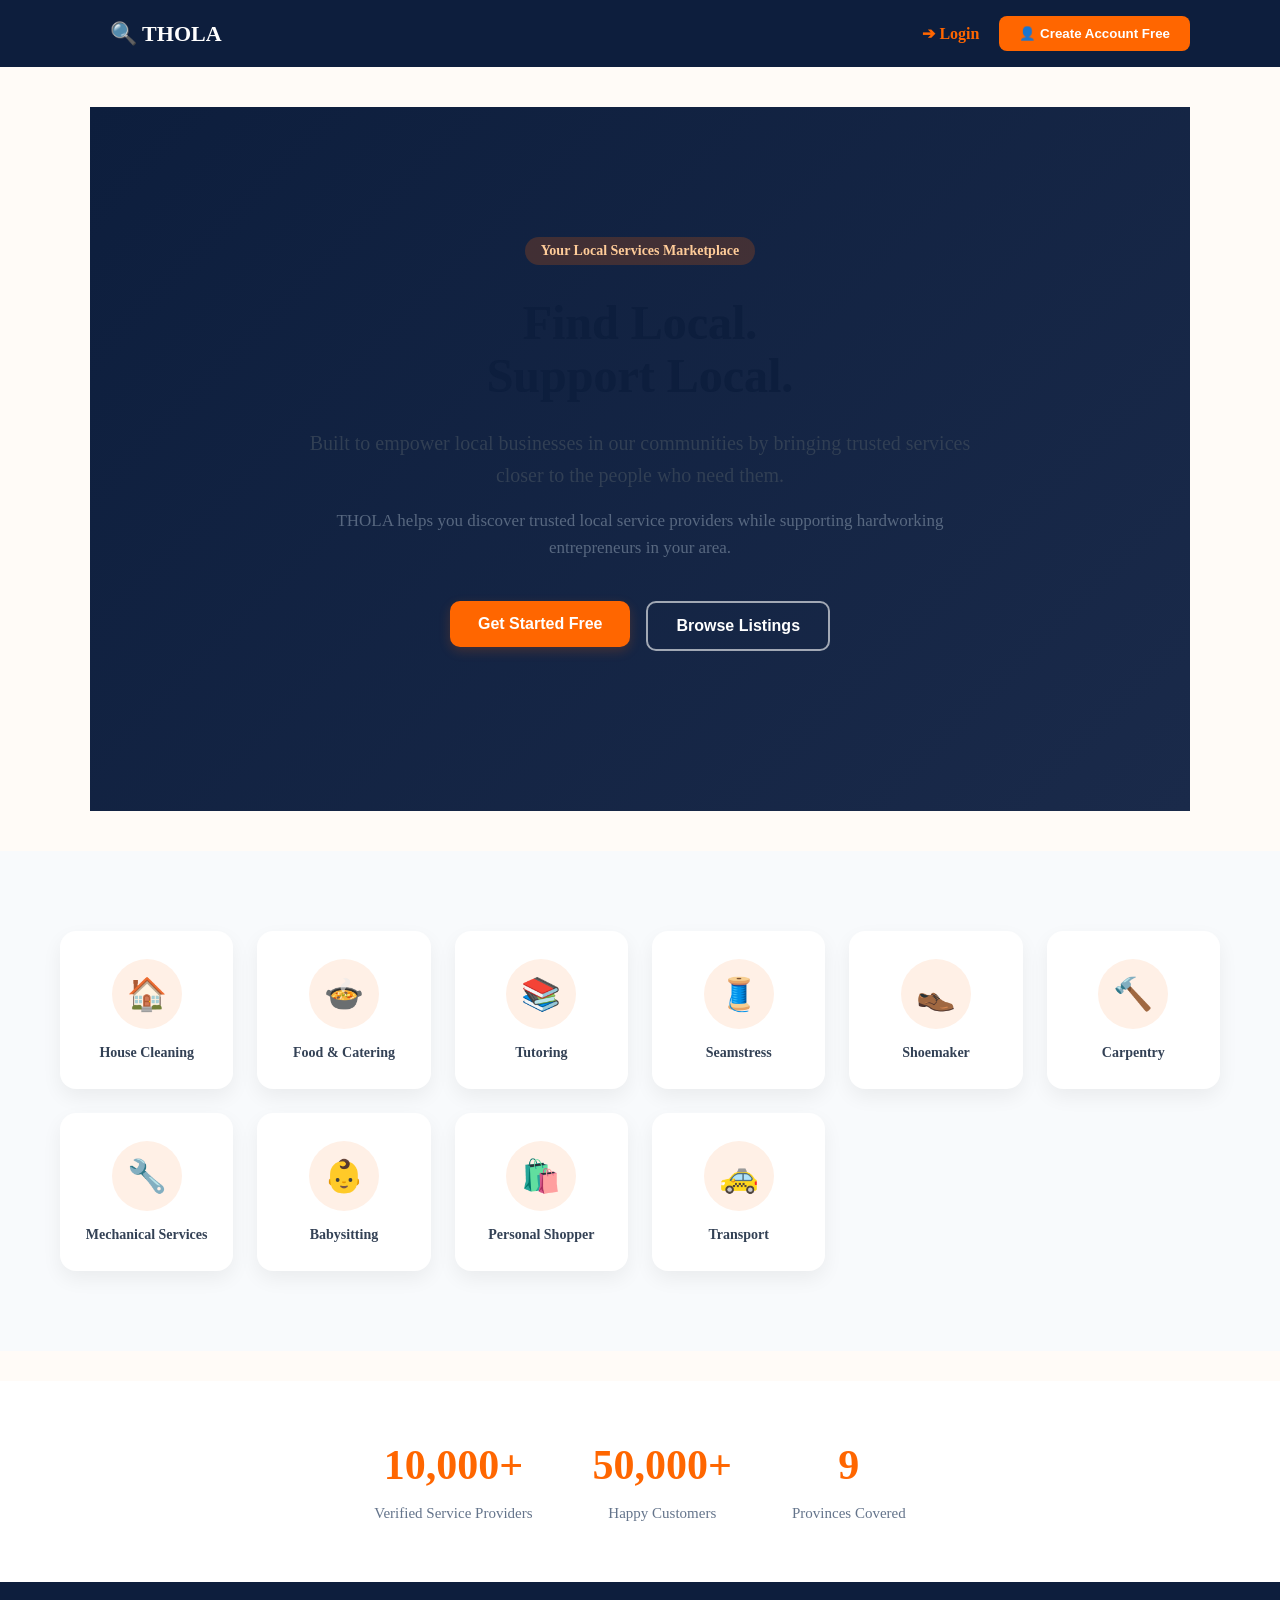
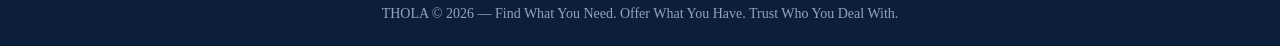
==== commit cad13a5a: "Merge stashed changes into lebogang branch" ====
--- a/html/index.html
+++ b/html/index.html
@@ -1,212 +1,252 @@
 <!DOCTYPE html>
-<html lang="en">
+<html lang="en" data-theme="light">
 <head>
-  <meta charset="UTF-8">
-  <meta name="viewport" content="width=device-width, initial-scale=1.0">
-  <title>THOLA — Find What You Need. Offer What You Have.</title>
-  <link rel="stylesheet" href="../css/style.css">
+<meta charset="UTF-8">
+<meta name="viewport" content="width=device-width, initial-scale=1.0">
+<title>THOLA — Find Local. Support Local.</title>
+<link rel="stylesheet" href="../css/style.css">
+<style>
+/* Enhanced Home Page Styles */
+body { font-family: inherit; margin: 0; }
+
+.hero-container {
+    background: linear-gradient(135deg, #0d1e3d, #1a2a4a);
+    color: white;
+    text-align: center;
+    padding: 120px 20px 100px;
+}
+
+[data-theme="dark"] .hero-container {
+    background: linear-gradient(135deg, #0A0907, #1C1915);
+}
+
+.badge {
+    background: rgba(255,102,0,0.2);
+    color: #ffcc99;
+    padding: 6px 16px;
+    border-radius: 30px;
+    font-size: 14px;
+    font-weight: 600;
+    display: inline-block;
+    margin-bottom: 16px;
+}
+
+.hero-container h1 {
+    font-size: 48px;
+    font-weight: 800;
+    line-height: 1.1;
+    margin: 16px 0 24px;
+}
+
+.lead-text, .sub-text {
+    max-width: 700px;
+    margin: 0 auto;
+}
+
+.lead-text { font-size: 20px; margin-bottom: 16px; opacity: 0.95; }
+.sub-text { font-size: 17px; opacity: 0.85; margin-bottom: 40px; }
+
+.button-group {
+    display: flex;
+    gap: 16px;
+    justify-content: center;
+    flex-wrap: wrap;
+}
+
+.btn {
+    padding: 14px 28px;
+    border-radius: 10px;
+    font-size: 16px;
+    font-weight: 700;
+    cursor: pointer;
+    transition: all 0.2s;
+}
+
+.btn-create {
+    background: #ff6600;
+    color: white;
+    border: none;
+}
+
+.btn-learn-more {
+    background: transparent;
+    color: white;
+    border: 2px solid rgba(255,255,255,0.6);
+}
+
+.btn-create:hover { background: #e65c00; transform: translateY(-3px); }
+.btn-learn-more:hover { border-color: white; background: rgba(255,255,255,0.1); }
+
+/* Services & Stats */
+.services { padding: 80px 20px; background: #f8fafc; }
+[data-theme="dark"] .services { background: #0A0907; }
+
+.services-container {
+    max-width: 1200px;
+    margin: 0 auto;
+    display: grid;
+    grid-template-columns: repeat(auto-fit, minmax(160px, 1fr));
+    gap: 24px;
+}
+
+.service-card {
+    background: white;
+    padding: 28px 16px;
+    border-radius: 16px;
+    text-align: center;
+    box-shadow: 0 8px 20px rgba(0,0,0,0.06);
+    transition: all 0.25s;
+}
+[data-theme="dark"] .service-card { background: #141210; }
+
+.service-card:hover {
+    transform: translateY(-8px);
+    box-shadow: 0 20px 30px rgba(0,0,0,0.12);
+}
+
+.icon-circle {
+    width: 70px; height: 70px;
+    background: #fff0e6; color: #ff6600;
+    font-size: 32px;
+    border-radius: 50%;
+    display: flex; align-items: center; justify-content: center;
+    margin: 0 auto 16px;
+}
+
+.stats {
+    padding: 60px 20px;
+    background: white;
+}
+[data-theme="dark"] .stats { background: #141210; }
+
+.stats-container {
+    max-width: 1000px;
+    margin: 0 auto;
+    display: flex;
+    justify-content: center;
+    flex-wrap: wrap;
+    gap: 60px;
+}
+
+.stat-number {
+    font-size: 42px;
+    font-weight: 800;
+    color: #ff6600;
+}
+[data-theme="dark"] .stat-number { color: #D4A96A; }
+
+.stat-label {
+    color: #64748b;
+    font-size: 15px;
+    margin-top: 8px;
+}
+</style>
 </head>
 <body>
-<<<<<<< Updated upstream
-=======
-  <!-- for the nav bar -->
-  <nav class="navbar">
-    <div class="nav-container">
-      <div class="logo">
-        <span class="logo-icon">&#128270;</span> THOLA
-      </div>
-      <div class="nav-actions">
+
+<!-- NAVBAR -->
+<nav class="navbar">
+<div class="nav-container">
+    <div class="logo">
+        <span class="logo-icon">🔍</span> THOLA
+    </div>
+    <div class="nav-actions">
         <a href="login.html" class="login-link">➔ Login</a>
         <a href="register.html">
-          <button class="btn-nav">&#128100;+ Create Account Free</button>
+            <button class="btn-nav">👤 Create Account Free</button>
         </a>
-        <button id="theme-toggle" class="btn-toggle" aria-label="Toggle dark mode" data-tooltip="Dark Mode">
-          <span class="icon-sun">☀️</span>
-          <span class="icon-moon">🌙</span>
-        </button>
-      </div>
-    </div>
-  </nav>
->>>>>>> Stashed changes
-
-  <!-- NAVBAR -->
-  <header>
-    <nav>
-      <a href="index.html"><strong>THOLA</strong></a>
-      <ul>
-        <li><a href="dashboard.html">Browse</a></li>
-        <li><a href="login.html">Login</a></li>
-        <li><a href="register.html">Sign Up</a></li>
-      </ul>
-    </nav>
-  </header>
-
-<<<<<<< Updated upstream
-  <!--  HERO  -->
-  <section id="hero">
-    <h1>Find What You Need.<br>Offer What You Have.</h1>
-    <p>THOLA connects South African youth through skills
-    and goods exchange. No CV. No qualifications.
-    Just what you can do.</p>
-    <a href="register.html">Get Started</a>
-    <a href="dashboard.html">Browse Listings</a>
-=======
-    <h1>Find Local. Support Local.</h1>
-
+    </div>
+</div>
+</nav>
+
+<!-- HERO SECTION -->
+<div class="hero-container">
+    <span class="badge">Your Local Services Marketplace</span>
+    <h1>Find Local.<br>Support Local.</h1>
     <p class="lead-text">
-      Built to empower local businesses in our communities by bringing trusted services closer to the people
-      who need them.
+        Built to empower local businesses in our communities by bringing trusted services closer to the people who need them.
     </p>
-
     <p class="sub-text">
-      THOLA helps you discover trusted local service providers while supporting hardworking entrepreneurs in
-      your area.
+        THOLA helps you discover trusted local service providers while supporting hardworking entrepreneurs in your area.
     </p>
-
-    <!-- Buttons from previous step -->
     <div class="button-group">
-      <a href="register.html">
-        <button class="btn btn-create">Get Started Free</button>
-      </a>
-      <a href="html/learn-more.html">
-        <button class="btn btn-learn-more">Learn More</button>
-      </a>
-    </div>
-  </div>
-
-  <!-- Services -->
-  <section class="services">
+        <a href="register.html">
+            <button class="btn btn-create">Get Started Free</button>
+        </a>
+        <a href="register.html">   <!-- Changed from dashboard.html -->
+            <button class="btn btn-learn-more">Browse Listings</button>
+        </a>
+    </div>
+</div>
+
+<!-- SERVICES -->
+<section class="services">
     <div class="services-container">
-
-      <div class="service-card">
-        <div class="icon-circle">&#127968;</div>
-        <h3>House Cleaning</h3>
-      </div>
-
-      <div class="service-card">
-        <div class="icon-circle">&#127831;</div>
-        <h3>Food</h3>
-      </div>
-
-      <div class="service-card">
-        <div class="icon-circle">&#128218;</div>
-        <h3>Tutoring</h3>
-      </div>
-      <div class="service-card">
-        <div class="icon-circle">&#128087;</div>
-        <h3>Seamstress</h3>
-      </div>
-      <div class="service-card">
-        <div class="icon-circle">&#128094;</div>
-        <h3>Shoemaker</h3>
-      </div>
-      <div class="service-card">
-        <div class="icon-circle">&#128296;</div>
-        <h3>Capenter</h3>
-      </div>
-      <div class="service-card">
-        <div class="icon-circle">&#128295;</div>
-        <h3>Mechanical Services</h3>
-      </div>
-      <div class="service-card">
-        <div class="icon-circle">&#129490;</div>
-        <h3>Babysitting</h3>
-      </div>
-      <div class="service-card">
-        <div class="icon-circle">&#128092;</div>
-        <h3>Personal Shopper</h3>
-      </div>
-      <div class="service-card">
-        <div class="icon-circle">&#128656;</div>
-        <h3>Transport</h3>
-      </div>
-
-    </div>
->>>>>>> Stashed changes
-  </section>
-
-  <!-- HOW IT WORKS  -->
-  <section id="how-it-works">
-    <h2>How It Works</h2>
-    <ol>
-      <li>
-        <h3>Sign Up & Get Verified</h3>
-        <p>Create your account using your South African
-        ID and phone number. Get your THOLA Verified Badge.</p>
-      </li>
-      <li>
-        <h3>Post Your Skill or Goods</h3>
-        <p>Tell the community what you can do
-        or what you are selling.</p>
-      </li>
-      <li>
-        <h3>Connect & Negotiate</h3>
-        <p>Find what you need, make an offer,
-        and agree on a fair price — safely.</p>
-      </li>
-      <li>
-        <h3>Build Your Reputation</h3>
-        <p>Every transaction earns you a star rating.
-        Your reputation is your currency.</p>
-      </li>
-    </ol>
-  </section>
-<<<<<<< Updated upstream
-
-  <!--  WHY THOLA  -->
-  <section id="why-thola">
-    <h2>Why THOLA?</h2>
-    <ul>
-      <li>No CV or qualifications needed</li>
-      <li>Verified and safe community</li>
-      <li>Direct negotiation — no middleman</li>
-      <li>Built for every South African</li>
-      <li>Works in rural and urban areas</li>
-    </ul>
-  </section>
-
-  <!--  CALL TO ACTION -->
-  <section id="cta">
-    <h2>Ready to Join?</h2>
-    <p>Join thousands of South Africans already
-    using THOLA to exchange skills and goods.</p>
-    <a href="register.html">Create Your Free Account</a>
-  </section>
-
-   <!-- FOOTER  -->
-  <footer>
-    <p>THOLA &copy; 2026</p>
-    <nav>
-      <a href="index.html">Home</a>
-      <a href="dashboard.html">Browse</a>
-      <a href="register.html">Sign Up</a>
-      <a href="login.html">Login</a>
-      <a href="report.html">Report</a>
-    </nav>
-    <p>Find What You Need. Offer What You Have.
-    Trust Who You Deal With.</p>
-  </footer>
-
-  <script src="../js/main.js"></script>
-=======
-    <footer class="main-footer">
-    <div class="footer-container">
-      <p class="footer-copy">THOLA &copy; 2026 — Find What You Need. Offer What You Have.</p>
-      <nav class="footer-nav">
-        <a href="index.html">Home</a>
-        <a href="dashboard.html">Browse</a>
-        <a href="post-listing.html">Post</a>
-        <a href="profile.html">Profile</a>
-        <a href="report.html">Report</a>
-        <a href="chat.html">Chat</a>
-        <a href="search.html">Search</a>
-      </nav>
-    </div>
-  </footer>
-
-  <script src="../js/script.js"></script>
-
->>>>>>> Stashed changes
+        <div class="service-card">
+            <div class="icon-circle">🏠</div>
+            <h3>House Cleaning</h3>
+        </div>
+        <div class="service-card">
+            <div class="icon-circle">🍲</div>
+            <h3>Food & Catering</h3>
+        </div>
+        <div class="service-card">
+            <div class="icon-circle">📚</div>
+            <h3>Tutoring</h3>
+        </div>
+        <div class="service-card">
+            <div class="icon-circle">🧵</div>
+            <h3>Seamstress</h3>
+        </div>
+        <div class="service-card">
+            <div class="icon-circle">👞</div>
+            <h3>Shoemaker</h3>
+        </div>
+        <div class="service-card">
+            <div class="icon-circle">🔨</div>
+            <h3>Carpentry</h3>
+        </div>
+        <div class="service-card">
+            <div class="icon-circle">🔧</div>
+            <h3>Mechanical Services</h3>
+        </div>
+        <div class="service-card">
+            <div class="icon-circle">👶</div>
+            <h3>Babysitting</h3>
+        </div>
+        <div class="service-card">
+            <div class="icon-circle">🛍️</div>
+            <h3>Personal Shopper</h3>
+        </div>
+        <div class="service-card">
+            <div class="icon-circle">🚕</div>
+            <h3>Transport</h3>
+        </div>
+    </div>
+</section>
+
+<!-- STATS -->
+<section class="stats">
+    <div class="stats-container">
+        <div class="stat-item">
+            <div class="stat-number">10,000+</div>
+            <div class="stat-label">Verified Service Providers</div>
+        </div>
+        <div class="stat-item">
+            <div class="stat-number">50,000+</div>
+            <div class="stat-label">Happy Customers</div>
+        </div>
+        <div class="stat-item">
+            <div class="stat-number">9</div>
+            <div class="stat-label">Provinces Covered</div>
+        </div>
+    </div>
+</section>
+
+<footer>
+    <p>THOLA &copy; 2026 — Find What You Need. Offer What You Have. Trust Who You Deal With.</p>
+</footer>
+
+<script src="../js/main.js"></script>
 </body>
-</html>
-
+</html>
--- a/css/style.css
+++ b/css/style.css
@@ -1,47 +1,21 @@
-<<<<<<< Updated upstream
-=======
-
-:root {
-  --bg-page: #fffbf7;         
-  --text-main: #1e293b;       
-  --text-heading: #0d1e3d;    
-  --text-lead: #334155;       
-  --text-sub: #64748b;        
-  --bg-badge: #ffe6d5;        
-  --text-badge: #d45500;      
-  --text-service-h3: #334155; 
-}
-
-body.dark-mode {
-  --bg-page: #0f172a;         /* Dark slate background */
-  --text-main: #e2e8f0;       /* Crisp light text */
-  --text-heading: #f8fafc;    /* Bright white headings */
-  --text-lead: #cbd5e1;       /* Light gray lead text */
-  --text-sub: #94a3b8;        /* Slate sub text */
-  --bg-badge: #2e1f15;        /* Dark orange tint badge */
-  --text-badge: #ff8533;      /* Vibrant orange badge text */
-  --text-service-h3: #e2e8f0; /* Crisp light text for services */
-}
-
+/* --- used the stericde to the margin and padding of the page --- */
 * {
   margin: 0;
   padding: 0;
   box-sizing: border-box;
 }
-
 body {
   font-family: system-ui, -apple-system, sans-serif;
-  background-color: var(--bg-page); /* FIXED: Changed to variable */
-  color: var(--text-main);           /* FIXED: Changed to variable */
-  transition: background-color 0.3s ease, color 0.3s ease; /* Adds smooth transition fade */
-}
-
+  background-color: #fffbf7; /* this is the background colour for the pages */
+  color: #1e293b;
+}
+
+/* --- Navigation Bar --- */
 .navbar {
-  background-color: #0d1e3d; /* Dark navy color stays constant */
+  background-color: #0d1e3d; /* Dark navy color */
   color: #ffffff;
   padding: 16px 0;
 }
-
 .nav-container {
   max-width: 1100px;
   margin: 0 auto;
@@ -51,6 +25,7 @@
   padding-left: 20px;
 }
 
+/* THOLA LOGO */
 .logo {
   font-size: 22px;      
   font-weight: 800; 
@@ -61,98 +36,6 @@
   align-items: center;
   gap: 24px;
 }
-
-.btn-toggle {
-  background: none;
-  border: 2px solid #ff6600;
-  border-radius: 50%;
-  width: 40px;
-  height: 40px;
-  display: flex;
-  align-items: center;
-  justify-content: center;
-  cursor: pointer;
-  font-size: 18px;
-  transition: all 0.2s ease;
-}
-
-.btn-toggle:hover {
-  background-color: rgba(255, 102, 0, 0.1);
-  transform: scale(1.05);
-}
-
-.btn-toggle .icon-moon {
-  display: none;
-}
-.btn-toggle .icon-sun {
-  display: inline-block;
-}
-
-body.dark-mode .btn-toggle .icon-sun {
-  display: none;
-}
-body.dark-mode .btn-toggle .icon-moon {
-  display: inline-block;
-}
-body.dark-mode .btn-toggle {
-  border-color: #ffffff; 
-}
-
-.btn-toggle {
-  position: relative; 
-}
-
-
-.btn-toggle::after {
-  content: attr(data-tooltip); 
-  position: absolute;
-  top: 52px;  
-  left: 50%;
-  transform: translateX(-50%) translateY(-5px);
-  background-color: #1e293b; 
-  color: #ffffff; 
-  padding: 6px 12px;
-  border-radius: 6px;
-  font-size: 12px;
-  font-weight: 600;
-  white-space: nowrap;
-  opacity: 0; 
-  pointer-events: none;
-  box-shadow: 0 4px 12px rgba(0, 0, 0, 0.15);
-  transition: opacity 0.2s ease, transform 0.2s ease;
-}
-
-.btn-toggle::before {
-  content: "";
-  position: absolute;
-  top: 46px;                 /* Sits right on top of the speech bubble */
-  left: 50%;
-  transform: translateX(-50%);
-  border-width: 0 6px 6px 6px;
-  border-style: solid;
-  border-color: transparent transparent #1e293b transparent; /* Creates a clean upward triangle */
-  opacity: 0;
-  pointer-events: none;
-  transition: opacity 0.2s ease;
-}
-
-.btn-toggle:hover::after {
-  opacity: 1;
-  transform: translateX(-50%) translateY(0);
-}
-
-.btn-toggle:hover::before {
-  opacity: 1;
-}
-
-body.dark-mode .btn-toggle::after {
-  background-color: #ffffff;
-  color: #0f172a;
-}
-body.dark-mode .btn-toggle::before {
-  border-color: transparent transparent #ffffff transparent;
-}
-
 
 .login-link {
   color: #ff6600;
@@ -170,6 +53,7 @@
   cursor: pointer;
 }
 
+/* --- Hero Section --- */
 .hero {
   padding: 60px 0 40px 0;
 }
@@ -179,8 +63,8 @@
   padding: 0 20px;
 }
 .badge {
-  background-color: var(--bg-badge);
-  color: var(--text-badge);
+  background-color: #ffe6d5;
+  color: #d45500;
   padding: 6px 14px;
   border-radius: 20px;
   font-size: 13px;
@@ -189,7 +73,7 @@
 }
 h1 {
   font-size: 44px;
-  color: var(--text-heading);
+  color: #0d1e3d;
   margin: 24px 0 16px 0;
   font-weight: 800;
 }
@@ -199,16 +83,17 @@
   line-height: 1.6;
   max-width: 850px;
   margin-bottom: 24px;
-  color: var(--text-lead);
+  color: #334155;
 }
 .sub-text {
   font-size: 15px;
-  color: var(--text-sub);
+  color: #64748b;
   line-height: 1.6;
   max-width: 850px;
   margin-bottom: 32px;
 }
 
+/* --- buttons --- */
 .button-group {
   display: flex;
   gap: 16px;
@@ -224,6 +109,7 @@
   border: 2px solid transparent;
 }
 
+/* my two buttons in the hero section */
 .btn-create {
   background-color: #ff6600;
   color: #ffffff;
@@ -236,6 +122,7 @@
   color: #ff6600;
 }
 
+/* --- services --- */
 .services-container {
   max-width: 1100px;
   margin: 0 auto;
@@ -251,11 +138,10 @@
   align-items: center;
   text-align: center;
 }
-
 .icon-circle {
   width: 50px;
   height: 50px;
-  background-color: var(--bg-badge);
+  background-color: #ffe6d5;
   color: #ff6600;
   border-radius: 50%;
   display: flex;
@@ -264,13 +150,11 @@
   font-size: 20px;
   margin-bottom: 12px;
 }
-
 .service-card h3 {
   font-size: 14px;
   font-weight: 600;
-  color: var(--text-service-h3);
-}
-
+  color: #334155;
+}
 .image-card{
     display: flex;
     flex-direction: row;
@@ -279,8 +163,9 @@
     gap: 30px;
 }
 
+/* --- stats section --- */
 .stats {
-  background-color: #1a2536;
+  background-color: #1a2536; /* slightly ligher than the nav bar background */
   padding: 60px 0;
   width: 100%;
   margin-top: 30px;
@@ -291,7 +176,7 @@
   margin: 0 auto;
   padding: 0 20px;
   display: flex;
-  justify-content: space-around; 
+  justify-content: space-around; /* for added equal space around my divs */
   align-items: center;
   text-align: center;
   gap: 40px;
@@ -300,12 +185,12 @@
 .stat-item {
   display: flex;
   flex-direction: column;
-  gap: 8px; 
+  gap: 8px; /* for my vertical spacing between the number and text label */
 }
 
 .stat-number {
   font-size: 36px;
-  font-weight: 800; 
+  font-weight: 800; /* extra bold text weight like my logo */
   color: #ff6600;
 }
 
@@ -315,44 +200,213 @@
   color: #94a3b8; 
 }
 
+/* ===================================================
+   AUTH PAGES  –  Login & Create Account
+   =================================================== */
+
+/* Screen-reader-only labels */
+.sr-only {
+  position: absolute;
+  width: 1px;
+  height: 1px;
+  padding: 0;
+  margin: -1px;
+  overflow: hidden;
+  clip: rect(0, 0, 0, 0);
+  border: 0;
+}
+
+/* Full-screen wrapper */
+.auth-page {
+  display: flex;
+  align-items: center;
+  justify-content: center;
+  min-height: 100vh;
+  background: linear-gradient(135deg, #0d1e3d 0%, #1a2536 50%, #0d1e3d 100%);
+  padding: 24px;
+  position: relative;
+  overflow: hidden;
+}
+
+/* Subtle decorative circles in the background */
+.auth-page::before,
+.auth-page::after {
+  content: '';
+  position: absolute;
+  border-radius: 50%;
+  opacity: 0.07;
+  pointer-events: none;
+}
+.auth-page::before {
+  width: 500px;
+  height: 500px;
+  background: #ff6600;
+  top: -120px;
+  right: -120px;
+}
+.auth-page::after {
+  width: 360px;
+  height: 360px;
+  background: #ff6600;
+  bottom: -80px;
+  left: -80px;
+}
+
+/* Card */
+.auth-card {
+  width: 100%;
+  max-width: 420px;
+  background: rgba(255, 255, 255, 0.06);
+  backdrop-filter: blur(18px);
+  -webkit-backdrop-filter: blur(18px);
+  border: 1px solid rgba(255, 255, 255, 0.10);
+  border-radius: 20px;
+  padding: 48px 36px;
+  text-align: center;
+  position: relative;
+  z-index: 1;
+  animation: authCardIn 0.6s ease-out;
+}
+
+@keyframes authCardIn {
+  from { opacity: 0; transform: translateY(24px) scale(0.97); }
+  to   { opacity: 1; transform: translateY(0)    scale(1);    }
+}
+
+/* Title & subtitle */
+.auth-title {
+  font-size: 28px;
+  font-weight: 800;
+  color: #ffffff;
+  margin: 0 0 6px 0;
+  letter-spacing: -0.3px;
+}
+
+.auth-subtitle {
+  font-size: 15px;
+  color: #94a3b8;
+  margin-bottom: 32px;
+  font-weight: 400;
+}
+
+/* Form layout */
+.auth-form {
+  display: flex;
+  flex-direction: column;
+  gap: 16px;
+}
+
+/* Inputs */
+.auth-input {
+  width: 100%;
+  padding: 14px 18px;
+  font-size: 15px;
+  font-family: inherit;
+  color: #ffffff;
+  background: rgba(255, 255, 255, 0.08);
+  border: 1px solid rgba(255, 255, 255, 0.12);
+  border-radius: 10px;
+  outline: none;
+  transition: border-color 0.3s ease, background 0.3s ease, box-shadow 0.3s ease;
+}
+
+.auth-input::placeholder {
+  color: #64748b;
+}
+
+.auth-input:focus {
+  border-color: #ff6600;
+  background: rgba(255, 255, 255, 0.12);
+  box-shadow: 0 0 0 3px rgba(255, 102, 0, 0.18);
+}
+
+/* Submit button */
+.auth-button {
+  width: 100%;
+  padding: 14px;
+  font-size: 16px;
+  font-weight: 700;
+  font-family: inherit;
+  color: #ffffff;
+  background: linear-gradient(135deg, #ff6600 0%, #e65c00 100%);
+  border: none;
+  border-radius: 10px;
+  cursor: pointer;
+  margin-top: 8px;
+  transition: transform 0.2s ease, box-shadow 0.25s ease;
+  box-shadow: 0 4px 16px rgba(255, 102, 0, 0.25);
+}
+
+.auth-button:hover {
+  transform: translateY(-2px);
+  box-shadow: 0 8px 24px rgba(255, 102, 0, 0.35);
+}
+
+.auth-button:active {
+  transform: translateY(0);
+  box-shadow: 0 2px 8px rgba(255, 102, 0, 0.2);
+}
+
+/* Footer link */
+.auth-switch {
+  margin-top: 28px;
+  font-size: 14px;
+  color: #94a3b8;
+}
+
+.auth-link {
+  color: #ff6600;
+  text-decoration: none;
+  font-weight: 600;
+  transition: color 0.2s ease;
+}
+
+.auth-link:hover {
+  color: #ff8533;
+  text-decoration: underline;
+}
+
+/* for responsiveness of screens 768 pixels wide or smaller e.g phones */
 @media screen and (max-width: 768px) {
+  
+
   body {
-    overflow-x: hidden; 
-  }
-
+    overflow-x: hidden; /* gets rid of horizontal scrolling */
+  }
+
+  /* --- nsv bar --- */
   .nav-container {
-    flex-direction: column; 
+    flex-direction: column; /* Stacking */
     gap: 16px;
     text-align: center;
     padding: 10px;
   }
-
   .nav-actions {
     width: 100%;
-    justify-content: center; 
+    justify-content: center; /* centers nav on mobile */
     gap: 16px;
   }
 
+  /* --- Hero Section --- */
   .hero {
     padding: 40px 0;
-    text-align: center; 
-  }
-
+    text-align: center; /* for mobiles centered */
+  }
   h1 {
-    font-size: 32px; 
+    font-size: 32px; /* decreases for mobile */
     line-height: 1.2;
     margin: 16px 0;
   }
-
   .lead-text {
     font-size: 16px;
   }
-
   .sub-text {
     font-size: 14px;
     margin-bottom: 24px;
   }
 
+  /* --- buttons --- */
+  /* stacks buttons vertically */
   .button-group {
     flex-direction: column; 
     width: 100%;
@@ -360,11 +414,14 @@
     margin-bottom: 40px;
   }
 
+  /* makes buttons full-width  */
   .btn {
     width: 100%; 
     padding: 14px 20px;
   }
 
+  /* --- services --- */
+  /* stacks the service icons vertically */
   .services-container {
     flex-direction: column; 
     gap: 32px;
@@ -373,65 +430,672 @@
     width: 100%;
   }
 
+  /* --- stats section --- */
+  /* stacks numeric cards vertically */
   .stats-container {
     flex-direction: column; 
     gap: 32px;
     padding: 0 40px;
   }
-
   .stat-number {
     font-size: 32px;
   }
-}
-
-/* ==========================================
-   MAIN LANDING PAGE FOOTER
-   ========================================== */
-.main-footer {
-  background-color: #0d1e3d; /* Matches your constant navbar color */
-  color: #ffffff;
-  padding: 40px 0;
-  width: 100%;
-}
-
-.footer-container {
-  max-width: 1100px; /* Aligns content perfectly with your header/hero grid */
-  margin: 0 auto;
-  padding: 0 20px;
-  display: flex;
-  justify-content: space-between;
-  align-items: center;
-}
-
-.footer-copy {
-  font-size: 14px;
-  color: #94a3b8; /* Uses your crisp slate text configuration */
-  font-weight: 500;
-}
-
-.footer-nav {
-  display: flex;
-  gap: 20px;
-  flex-wrap: wrap;
-}
-
-.footer-nav a {
-  color: #ffffff;
-  text-decoration: none;
-  font-size: 14px;
-  font-weight: 600;
-  transition: color 0.2s ease, transform 0.2s ease;
-}
-
-/* Hover effects utilizing Thola Core Orange Accent */
-.footer-nav a:hover {
+
+  /* --- auth pages --- */
+  .auth-card {
+    padding: 36px 24px;
+  }
+  .auth-title {
+    font-size: 24px;
+  }
+}
+
+/* ===================================================
+   DASHBOARD + PROFILE STYLES (NEW)
+   =================================================== */
+
+/* Dashboard Page */
+.dashboard-page { background-color: #fffbf7; min-height: 100vh; }
+
+.welcome-banner { background-color: #0d1e3d; color: #ffffff; padding: 28px 0; }
+
+.welcome-container { 
+    max-width: 1100px; 
+    margin: 0 auto; 
+    padding: 0 20px; 
+    display: flex; 
+    justify-content: space-between; 
+    align-items: center; 
+}
+
+.welcome-text h2 { font-size: 22px; font-weight: 800; color: #ffffff; margin-bottom: 4px; }
+.welcome-text p { font-size: 14px; color: #94a3b8; }
+
+.post-btn { 
+    background-color: #ff6600; 
+    color: #ffffff; 
+    border: none; 
+    padding: 12px 24px; 
+    border-radius: 8px; 
+    font-weight: 800; 
+    font-size: 15px; 
+    cursor: pointer; 
+    text-decoration: none; 
+}
+
+.search-bar-section { background-color: #ffffff; border-bottom: 1px solid #e2e8f0; padding: 16px 0; }
+
+.search-bar-container { 
+    max-width: 1100px; 
+    margin: 0 auto; 
+    padding: 0 20px; 
+    display: flex; 
+    gap: 12px; 
+    align-items: center; 
+    flex-wrap: wrap; 
+}
+
+.search-input { 
+    flex: 1; 
+    padding: 12px 16px; 
+    border: 1px solid #e2e8f0; 
+    border-radius: 8px; 
+    font-size: 15px; 
+    font-family: inherit; 
+    background-color: #f8fafc; 
+    color: #1e293b; 
+    outline: none; 
+    min-width: 200px; 
+}
+
+.search-input:focus { border-color: #ff6600; box-shadow: 0 0 0 3px rgba(255,102,0,0.1); }
+.search-input::placeholder { color: #94a3b8; }
+
+.filter-select { 
+    padding: 12px 16px; 
+    border: 1px solid #e2e8f0; 
+    border-radius: 8px; 
+    font-size: 14px; 
+    font-family: inherit; 
+    background-color: #f8fafc; 
+    color: #1e293b; 
+    outline: none; 
+    cursor: pointer; 
+}
+
+.filter-select:focus { border-color: #ff6600; }
+
+.search-btn { 
+    background-color: #ff6600; 
+    color: #ffffff; 
+    border: none; 
+    padding: 12px 24px; 
+    border-radius: 8px; 
+    font-weight: 700; 
+    font-size: 15px; 
+    cursor: pointer; 
+    white-space: nowrap; 
+}
+
+.filter-tabs { 
+    max-width: 1100px; 
+    margin: 24px auto 0; 
+    padding: 0 20px; 
+    display: flex; 
+    gap: 10px; 
+    flex-wrap: wrap; 
+}
+
+.tab-btn { 
+    padding: 8px 20px; 
+    border-radius: 20px; 
+    border: 2px solid #e2e8f0; 
+    background-color: #ffffff; 
+    color: #64748b; 
+    font-size: 14px; 
+    font-weight: 600; 
+    cursor: pointer; 
+    font-family: inherit; 
+    transition: all 0.2s ease; 
+}
+
+.tab-btn.active { background-color: #ff6600; border-color: #ff6600; color: #ffffff; }
+.tab-btn:hover { border-color: #ff6600; color: #ff6600; }
+.tab-btn.active:hover { color: #ffffff; }
+
+.listings-section { max-width: 1100px; margin: 24px auto 60px; padding: 0 20px; }
+
+.listings-header { display: flex; justify-content: space-between; align-items: center; margin-bottom: 20px; }
+.listings-header h3 { font-size: 18px; font-weight: 800; color: #0d1e3d; }
+.listings-header span { font-size: 14px; color: #64748b; }
+
+.listings-grid { 
+    display: grid; 
+    grid-template-columns: repeat(auto-fill, minmax(300px, 1fr)); 
+    gap: 20px; 
+}
+
+.listing-card { 
+    background-color: #ffffff; 
+    border: 1px solid #e2e8f0; 
+    border-radius: 12px; 
+    padding: 20px; 
+    display: flex; 
+    flex-direction: column; 
+    gap: 12px; 
+    transition: box-shadow 0.2s ease; 
+}
+
+.listing-card:hover { box-shadow: 0 4px 16px rgba(0,0,0,0.08); }
+.listing-card.hidden { display: none; }
+
+.card-top { display: flex; justify-content: space-between; align-items: flex-start; }
+
+.category-badge { 
+    background-color: #ffe6d5; 
+    color: #d45500; 
+    padding: 4px 12px; 
+    border-radius: 20px; 
+    font-size: 12px; 
+    font-weight: 600; 
+}
+.category-badge.goods { background-color: #e0f2fe; color: #0369a1; }
+
+.card-icon { 
+    width: 44px; height: 44px; 
+    background-color: #ffe6d5; 
+    color: #ff6600; 
+    border-radius: 50%; 
+    display: flex; 
+    align-items: center; 
+    justify-content: center; 
+    font-size: 20px; 
+}
+
+.card-title { font-size: 16px; font-weight: 800; color: #0d1e3d; margin: 0; }
+.card-description { font-size: 14px; color: #64748b; line-height: 1.5; margin: 0; }
+.card-price { font-size: 20px; font-weight: 800; color: #ff6600; }
+.card-price span { font-size: 13px; color: #94a3b8; font-weight: 500; }
+
+.card-seller { 
+    display: flex; 
+    align-items: center; 
+    gap: 10px; 
+    padding-top: 12px; 
+    border-top: 1px solid #f1f5f9; 
+}
+
+.seller-avatar { 
+    width: 36px; height: 36px; 
+    border-radius: 50%; 
+    background-color: #0d1e3d; 
+    color: #ffffff; 
+    display: flex; 
+    align-items: center; 
+    justify-content: center; 
+    font-size: 13px; 
+    font-weight: 800; 
+    flex-shrink: 0; 
+}
+
+.seller-info { flex: 1; }
+.seller-name { font-size: 13px; font-weight: 700; color: #1e293b; display: flex; align-items: center; gap: 6px; }
+.verified-badge { background-color: #dcfce7; color: #166534; font-size: 10px; font-weight: 700; padding: 2px 8px; border-radius: 20px; }
+.seller-location { font-size: 12px; color: #94a3b8; margin-top: 2px; }
+.star-rating { font-size: 13px; color: #ff6600; font-weight: 700; }
+
+.card-actions { display: flex; gap: 10px; }
+
+.btn-book { 
+    flex: 1; 
+    background-color: #ff6600; 
+    color: #ffffff; 
+    border: none; 
+    padding: 10px 16px; 
+    border-radius: 8px; 
+    font-size: 14px; 
+    font-weight: 700; 
+    cursor: pointer; 
+    font-family: inherit; 
+}
+
+.btn-offer { 
+    flex: 1; 
+    background-color: transparent; 
+    color: #ff6600; 
+    border: 2px solid #ff6600; 
+    padding: 10px 16px; 
+    border-radius: 8px; 
+    font-size: 14px; 
+    font-weight: 700; 
+    cursor: pointer; 
+    font-family: inherit; 
+}
+
+.no-results { 
+    text-align: center; 
+    padding: 60px 20px; 
+    color: #94a3b8; 
+    font-size: 16px; 
+    display: none; 
+}
+.no-results.visible { display: block; }
+
+/* Profile Page */
+.profile-page { background-color: #fffbf7; min-height: 100vh; }
+
+.profile-header { background-color: #0d1e3d; padding: 40px 0 60px; }
+.profile-header-container { 
+    max-width: 1100px; 
+    margin: 0 auto; 
+    padding: 0 20px; 
+    display: flex; 
+    align-items: center; 
+    gap: 24px; 
+}
+
+.avatar-large { 
+    width: 90px; height: 90px; 
+    border-radius: 50%; 
+    background-color: #ff6600; 
+    color: #ffffff; 
+    display: flex; 
+    align-items: center; 
+    justify-content: center; 
+    font-size: 32px; 
+    font-weight: 800; 
+    flex-shrink: 0; 
+    border: 4px solid rgba(255,255,255,0.2); 
+}
+
+.profile-header-info { flex: 1; }
+.profile-name { font-size: 26px; font-weight: 800; color: #ffffff; margin-bottom: 6px; display: flex; align-items: center; gap: 12px; }
+.profile-verified { background-color: #dcfce7; color: #166534; font-size: 12px; font-weight: 700; padding: 4px 12px; border-radius: 20px; }
+.profile-location { font-size: 14px; color: #94a3b8; margin-bottom: 8px; }
+.profile-rating { font-size: 15px; color: #ff6600; font-weight: 700; }
+.profile-rating span { color: #94a3b8; font-weight: 400; font-size: 13px; }
+
+.profile-edit-btn { 
+    background-color: transparent; 
+    border: 2px solid #ff6600; 
+    color: #ff6600; 
+    padding: 10px 24px; 
+    border-radius: 8px; 
+    font-weight: 700; 
+    font-size: 14px; 
+    cursor: pointer; 
+    font-family: inherit; 
+    white-space: nowrap; 
+}
+
+.profile-stats { 
+    max-width: 1100px; 
+    margin: -30px auto 0; 
+    padding: 0 20px; 
+    display: grid; 
+    grid-template-columns: repeat(4, 1fr); 
+    gap: 16px; 
+    position: relative; 
+    z-index: 1; 
+}
+
+.stat-card { background-color: #ffffff; border: 1px solid #e2e8f0; border-radius: 12px; padding: 20px; text-align: center; }
+.stat-card-number { font-size: 28px; font-weight: 800; color: #ff6600; }
+.stat-card-label { font-size: 13px; color: #64748b; margin-top: 4px; }
+
+.profile-content { 
+    max-width: 1100px; 
+    margin: 32px auto 60px; 
+    padding: 0 20px; 
+    display: grid; 
+    grid-template-columns: 1fr 2fr; 
+    gap: 24px; 
+}
+
+.profile-panel { 
+    background-color: #ffffff; 
+    border: 1px solid #e2e8f0; 
+    border-radius: 12px; 
+    padding: 24px; 
+}
+
+.panel-title { 
+    font-size: 16px; 
+    font-weight: 800; 
+    color: #0d1e3d; 
+    margin-bottom: 16px; 
+    padding-bottom: 12px; 
+    border-bottom: 1px solid #f1f5f9; 
+}
+
+.info-row { display: flex; justify-content: space-between; align-items: center; padding: 10px 0; border-bottom: 1px solid #f8fafc; }
+.info-label { font-size: 13px; color: #64748b; }
+.info-value { font-size: 13px; font-weight: 600; color: #1e293b; }
+.info-value.verified { color: #166534; }
+
+.skills-list { display: flex; flex-wrap: wrap; gap: 8px; margin-top: 8px; }
+.skill-tag { background-color: #ffe6d5; color: #d45500; padding: 6px 14px; border-radius: 20px; font-size: 13px; font-weight: 600; }
+
+.tabs-row { display: flex; gap: 4px; margin-bottom: 20px; border-bottom: 2px solid #f1f5f9; }
+.profile-tab { 
+    padding: 10px 20px; 
+    font-size: 14px; 
+    font-weight: 600; 
+    color: #64748b; 
+    background: none; 
+    border: none; 
+    cursor: pointer; 
+    font-family: inherit; 
+    border-bottom: 3px solid transparent; 
+    margin-bottom: -2px; 
+}
+.profile-tab.active { color: #ff6600; border-bottom-color: #ff6600; }
+
+.my-listings-grid { display: grid; grid-template-columns: repeat(auto-fill, minmax(240px, 1fr)); gap: 16px; }
+.my-listing-card { 
+    background-color: #ffffff; 
+    border: 1px solid #e2e8f0; 
+    border-radius: 10px; 
+    padding: 16px; 
+    display: flex; 
+    flex-direction: column; 
+    gap: 8px; 
+}
+.my-listing-card:hover { box-shadow: 0 4px 12px rgba(0,0,0,0.06); }
+
+.my-card-top { display: flex; justify-content: space-between; align-items: center; }
+.my-card-title { font-size: 14px; font-weight: 800; color: #0d1e3d; }
+.my-card-price { font-size: 16px; font-weight: 800; color: #ff6600; }
+.my-card-stats { display: flex; gap: 12px; font-size: 12px; color: #94a3b8; }
+.my-card-actions { display: flex; gap: 8px; margin-top: 4px; }
+
+.btn-edit { 
+    flex: 1; background-color: transparent; color: #0d1e3d; border: 1px solid #e2e8f0; 
+    padding: 8px; border-radius: 6px; font-size: 13px; font-weight: 600; cursor: pointer; 
+}
+.btn-delete { 
+    flex: 1; background-color: transparent; color: #dc2626; border: 1px solid #fee2e2; 
+    padding: 8px; border-radius: 6px; font-size: 13px; font-weight: 600; cursor: pointer; 
+}
+
+.review-item { padding: 16px 0; border-bottom: 1px solid #f1f5f9; }
+.review-item:last-child { border-bottom: none; }
+.review-top { display: flex; justify-content: space-between; align-items: center; margin-bottom: 6px; }
+.reviewer-name { font-size: 14px; font-weight: 700; color: #1e293b; }
+.review-stars { color: #ff6600; font-size: 14px; }
+.review-date { font-size: 12px; color: #94a3b8; }
+.review-text { font-size: 14px; color: #64748b; line-height: 1.5; }
+
+.transaction-item { display: flex; justify-content: space-between; align-items: center; padding: 14px 0; border-bottom: 1px solid #f1f5f9; }
+.transaction-item:last-child { border-bottom: none; }
+.transaction-info h4 { font-size: 14px; font-weight: 700; color: #1e293b; margin-bottom: 4px; }
+.transaction-info p { font-size: 13px; color: #94a3b8; }
+.transaction-amount { font-size: 16px; font-weight: 800; color: #166534; }
+.transaction-status { font-size: 12px; padding: 3px 10px; border-radius: 20px; font-weight: 600; }
+.status-completed { background-color: #dcfce7; color: #166534; }
+.status-pending { background-color: #fef9c3; color: #854d0e; }
+
+/* Footer */
+footer { 
+    background-color: #0d1e3d; 
+    color: #94a3b8; 
+    text-align: center; 
+    padding: 24px 20px; 
+    font-size: 14px; 
+}
+
+footer a { 
+    color: #ff6600; 
+    text-decoration: none; 
+    margin: 0 12px; 
+}
+
+/* ===================================================
+   RESPONSIVE DESIGN
+   =================================================== */
+@media screen and (max-width: 768px) {
+    body { overflow-x: hidden; }
+
+    .nav-container { flex-direction: column; gap: 16px; text-align: center; padding: 10px; }
+    .nav-actions { width: 100%; justify-content: center; gap: 16px; }
+
+    .hero { padding: 40px 0; text-align: center; }
+    h1 { font-size: 32px; line-height: 1.2; margin: 16px 0; }
+    .lead-text { font-size: 16px; }
+    .sub-text { font-size: 14px; margin-bottom: 24px; }
+
+    .button-group { flex-direction: column; width: 100%; gap: 12px; margin-bottom: 40px; }
+    .btn { width: 100%; padding: 14px 20px; }
+
+    .services-container { flex-direction: column; gap: 32px; }
+    .service-card { width: 100%; }
+
+    .stats-container { flex-direction: column; gap: 32px; padding: 0 40px; }
+    .stat-number { font-size: 32px; }
+
+    /* Dashboard Responsive */
+    .welcome-container { flex-direction: column; gap: 16px; text-align: center; }
+    .post-btn { width: 100%; text-align: center; display: block; }
+    .search-bar-container { flex-direction: column; }
+    .search-input, .filter-select, .search-btn { width: 100%; }
+    .listings-grid { grid-template-columns: 1fr; }
+    .card-actions { flex-direction: column; }
+
+    /* Profile Responsive */
+    .profile-header-container { flex-direction: column; text-align: center; }
+    .profile-name { justify-content: center; flex-wrap: wrap; }
+    .profile-stats { grid-template-columns: repeat(2, 1fr); }
+    .profile-content { grid-template-columns: 1fr; }
+    .my-listings-grid { grid-template-columns: 1fr; }
+
+    .auth-card { padding: 36px 24px; }
+    .auth-title { font-size: 24px; }
+}
+
+/* =============================================================
+   CHAT STYLES 
+   ============================================================= */
+.chat-layout {
+  max-width:1200px; margin:32px auto 80px; padding:0 32px;
+  display:grid; grid-template-columns:300px 1fr; gap:20px; height:calc(100vh - 200px);
+}
+.chat-sidebar {
+  background:#ffffff; border:1px solid #e2e8f0; border-radius:12px;
+  display:flex; flex-direction:column; overflow:hidden;
+}
+.chat-window {
+  background:#ffffff; border:1px solid #e2e8f0; border-radius:12px;
+  display:flex; flex-direction:column; overflow:hidden;
+}
+.chat-messages {
+  flex:1; overflow-y:auto; padding:24px;
+  display:flex; flex-direction:column; gap:16px;
+  background:#f8f9fa;
+}
+.message-bubble {
+  padding:12px 16px; border-radius:12px; font-size:14px; line-height:1.5;
+}
+.message-bubble.sent {
+  background:#ff6600; color:white;
+  align-self:flex-end;
+  border-bottom-right-radius:4px;
+}
+.message-bubble.received {
+  background:#f1f5f9; color:#1e293b;
+  align-self:flex-start;
+  border-bottom-left-radius:4px;
+}
+.chat-input-row {
+  padding:16px 24px; border-top:1px solid #e2e8f0;
+  display:flex; gap:10px; align-items:flex-end;
+}
+.chat-input {
+  flex:1; padding:12px 16px; min-height:44px; resize:none;
+  background:#f8f9fa; border:1px solid #e2e8f0;
+  border-radius:8px; outline:none;
+}
+.chat-send-btn {
+  background:#ff6600; color:white; border:none;
+  width:44px; height:44px; border-radius:8px;
+}
+
+/* ===================================================
+   EXTRA NAV & QUICK LINK STYLES
+   =================================================== */
+.nav-actions a.login-link {
+  padding: 8px 12px;
+  border-radius: 6px;
+  transition: all 0.2s ease;
+}
+.nav-actions a.login-link:hover {
+  background-color: rgba(255,102,0,0.1);
   color: #ff6600;
 }
-
-/* Dark Mode specific background override if you prefer the footer adapting to canvas */
-body.dark-mode .main-footer {
-  background-color: #090f1d; /* Slightly darker shade of navy for deep contrast in dark mode */
-  border-top: 1px solid rgba(255, 255, 255, 0.05);
-}
-
->>>>>>> Stashed changes
+.navbar .nav-actions {
+  gap: 8px;
+}
+/* ── DARK MODE ── */
+[data-theme="dark"] body                  { background-color: #0A0907; color: #F0EBE2; }
+[data-theme="dark"] .navbar               { background-color: #080705; border-bottom: 1px solid rgba(255,255,255,0.06); }
+[data-theme="dark"] .logo                 { color: #F0EBE2; }
+[data-theme="dark"] .login-link           { color: #D4A96A; }
+[data-theme="dark"] .btn-nav              { background-color: #D4A96A; color: #0A0907; }
+[data-theme="dark"] h1                    { color: #F0EBE2; }
+[data-theme="dark"] .lead-text            { color: #A09880; }
+[data-theme="dark"] .sub-text             { color: #655E52; }
+[data-theme="dark"] .badge                { background-color: rgba(212,169,106,0.12); color: #D4A96A; }
+[data-theme="dark"] .icon-circle          { background-color: rgba(212,169,106,0.12); color: #D4A96A; }
+[data-theme="dark"] .service-card h3      { color: #A09880; }
+[data-theme="dark"] .welcome-banner       { background-color: #080705; }
+[data-theme="dark"] .welcome-text h2      { color: #F0EBE2; }
+[data-theme="dark"] .welcome-text p       { color: #655E52; }
+[data-theme="dark"] .search-bar-section   { background-color: #141210; border-bottom-color: rgba(255,255,255,0.06); }
+[data-theme="dark"] .search-input         { background-color: #1C1915; border-color: rgba(255,255,255,0.08); color: #F0EBE2; }
+[data-theme="dark"] .search-input::placeholder { color: #655E52; }
+[data-theme="dark"] .search-input:focus   { border-color: #D4A96A; box-shadow: 0 0 0 3px rgba(212,169,106,0.15); }
+[data-theme="dark"] .filter-select        { background-color: #1C1915; border-color: rgba(255,255,255,0.08); color: #F0EBE2; }
+[data-theme="dark"] .filter-select:focus  { border-color: #D4A96A; }
+[data-theme="dark"] .search-btn           { background-color: #D4A96A; color: #0A0907; }
+[data-theme="dark"] .tab-btn              { background-color: #1C1915; border-color: rgba(255,255,255,0.08); color: #A09880; }
+[data-theme="dark"] .tab-btn:hover        { border-color: #D4A96A; color: #D4A96A; background-color: #1C1915; }
+[data-theme="dark"] .tab-btn.active       { background-color: #D4A96A; border-color: #D4A96A; color: #0A0907; }
+[data-theme="dark"] .tab-btn.active:hover { color: #0A0907; }
+[data-theme="dark"] .listings-header h3   { color: #F0EBE2; }
+[data-theme="dark"] .listings-header span { color: #655E52; }
+[data-theme="dark"] .listing-card         { background-color: #141210; border-color: rgba(255,255,255,0.07); }
+[data-theme="dark"] .listing-card:hover   { box-shadow: 0 8px 32px rgba(0,0,0,0.5); border-color: rgba(212,169,106,0.3); }
+[data-theme="dark"] .card-title           { color: #F0EBE2; }
+[data-theme="dark"] .card-description     { color: #A09880; }
+[data-theme="dark"] .card-price           { color: #D4A96A; }
+[data-theme="dark"] .card-price span      { color: #655E52; }
+[data-theme="dark"] .card-seller          { border-top-color: rgba(255,255,255,0.06); }
+[data-theme="dark"] .seller-avatar        { background-color: #1C1915; color: #D4A96A; }
+[data-theme="dark"] .seller-name          { color: #F0EBE2; }
+[data-theme="dark"] .seller-location      { color: #655E52; }
+[data-theme="dark"] .star-rating          { color: #D4A96A; }
+[data-theme="dark"] .category-badge       { background-color: rgba(212,169,106,0.12); color: #D4A96A; }
+[data-theme="dark"] .category-badge.goods { background-color: rgba(59,130,246,0.15); color: #60A5FA; }
+[data-theme="dark"] .card-icon            { background-color: rgba(212,169,106,0.12); color: #D4A96A; }
+[data-theme="dark"] .btn-book             { background-color: #D4A96A; color: #0A0907; }
+[data-theme="dark"] .btn-offer            { color: #D4A96A; border-color: #D4A96A; }
+[data-theme="dark"] .btn-offer:hover      { background-color: rgba(212,169,106,0.12); }
+[data-theme="dark"] .no-results           { color: #655E52; }
+[data-theme="dark"] .stats                { background-color: #080705; }
+[data-theme="dark"] .dashboard-page       { background-color: #0A0907; }
+[data-theme="dark"] footer                { background-color: #080705; color: rgba(240,235,226,0.4); }
+[data-theme="dark"] footer a              { color: #D4A96A; }
+ 
+/* Profile dark */
+[data-theme="dark"] .profile-page         { background-color: #0A0907; }
+[data-theme="dark"] .profile-header       { background-color: #080705; }
+[data-theme="dark"] .profile-panel        { background-color: #141210; border-color: rgba(255,255,255,0.07); }
+[data-theme="dark"] .panel-title          { color: #F0EBE2; border-bottom-color: rgba(255,255,255,0.06); }
+[data-theme="dark"] .info-row             { border-bottom-color: rgba(255,255,255,0.04); }
+[data-theme="dark"] .info-label           { color: #655E52; }
+[data-theme="dark"] .info-value           { color: #F0EBE2; }
+[data-theme="dark"] .info-value.verified  { color: #6FCF85; }
+[data-theme="dark"] .skill-tag            { background-color: rgba(212,169,106,0.12); color: #D4A96A; }
+[data-theme="dark"] .stat-card            { background-color: #141210; border-color: rgba(255,255,255,0.07); }
+[data-theme="dark"] .stat-card-number     { color: #D4A96A; }
+[data-theme="dark"] .stat-card-label      { color: #655E52; }
+[data-theme="dark"] .tabs-row             { border-bottom-color: rgba(255,255,255,0.06); }
+[data-theme="dark"] .profile-tab          { color: #655E52; }
+[data-theme="dark"] .profile-tab.active   { color: #D4A96A; border-bottom-color: #D4A96A; }
+[data-theme="dark"] .my-listing-card      { background-color: #1C1915; border-color: rgba(255,255,255,0.07); }
+[data-theme="dark"] .my-card-title        { color: #F0EBE2; }
+[data-theme="dark"] .my-card-price        { color: #D4A96A; }
+[data-theme="dark"] .my-card-stats        { color: #655E52; }
+[data-theme="dark"] .btn-edit             { color: #F0EBE2; border-color: rgba(255,255,255,0.12); }
+[data-theme="dark"] .btn-delete           { color: #F07070; border-color: rgba(155,28,28,0.3); }
+[data-theme="dark"] .review-item          { border-bottom-color: rgba(255,255,255,0.06); }
+[data-theme="dark"] .reviewer-name        { color: #F0EBE2; }
+[data-theme="dark"] .review-text          { color: #A09880; }
+[data-theme="dark"] .review-date          { color: #655E52; }
+[data-theme="dark"] .review-stars         { color: #D4A96A; }
+[data-theme="dark"] .transaction-item     { border-bottom-color: rgba(255,255,255,0.06); }
+[data-theme="dark"] .transaction-info h4  { color: #F0EBE2; }
+[data-theme="dark"] .transaction-info p   { color: #655E52; }
+[data-theme="dark"] .transaction-amount   { color: #6FCF85; }
+[data-theme="dark"] .status-completed     { background-color: rgba(26,107,46,0.18); color: #6FCF85; }
+[data-theme="dark"] .status-pending       { background-color: rgba(146,97,10,0.18); color: #F0C070; }
+ 
+/* Report/Search page dark */
+[data-theme="dark"] .listings-section textarea { background-color: #1C1915; color: #F0EBE2; border-color: rgba(255,255,255,0.08); }
+[data-theme="dark"] div[style*="background: white"],
+[data-theme="dark"] div[style*="background: #fff"],
+[data-theme="dark"] div[style*="background-color: white"],
+[data-theme="dark"] div[style*="background-color: #fff"] { background-color: #141210 !important; color: #F0EBE2 !important; border-color: rgba(255,255,255,0.07) !important; }
+ 
+/* Chat dark */
+[data-theme="dark"] .chat-sidebar         { background-color: #141210; border-color: rgba(255,255,255,0.07); }
+[data-theme="dark"] .chat-window          { background-color: #141210; border-color: rgba(255,255,255,0.07); }
+[data-theme="dark"] .chat-messages        { background-color: #0A0907; }
+[data-theme="dark"] .message-bubble.received { background-color: #1C1915; color: #F0EBE2; }
+[data-theme="dark"] .message-bubble.sent     { background-color: #D4A96A; color: #0A0907; }
+[data-theme="dark"] .chat-input           { background-color: #1C1915; border-color: rgba(255,255,255,0.08); color: #F0EBE2; }
+[data-theme="dark"] .chat-send-btn        { background-color: #D4A96A; color: #0A0907; }
+ 
+/* ── THEME TOGGLE BUTTON ── */
+.theme-toggle {
+    width: 44px;
+    height: 24px;
+    border-radius: 999px;
+    background-color: rgba(255,255,255,0.12);
+    border: 1px solid rgba(255,255,255,0.2);
+    position: relative;
+    cursor: pointer;
+    display: inline-flex;
+    align-items: center;
+    padding: 2px;
+    transition: background 0.2s ease;
+    vertical-align: middle;
+    flex-shrink: 0;
+}
+.toggle-knob {
+    width: 18px;
+    height: 18px;
+    border-radius: 50%;
+    background-color: #ff6600;
+    font-size: 10px;
+    display: flex;
+    align-items: center;
+    justify-content: center;
+    transition: transform 0.25s ease;
+    line-height: 1;
+}
+[data-theme="dark"] .toggle-knob    { transform: translateX(20px); background-color: #D4A96A; }
+[data-theme="dark"] .theme-toggle   { background-color: rgba(212,169,106,0.15); border-color: rgba(212,169,106,0.3); }
+ 
+/* ── INTERACTIVE IMPROVEMENTS (no design changes) ── */
+.btn-book:hover   { background-color: #e65c00; cursor: pointer; }
+.btn-offer:hover  { background-color: rgba(255,102,0,0.08); cursor: pointer; }
+.post-btn:hover   { background-color: #e65c00; }
+.search-btn:hover { background-color: #e65c00; }
+.btn-nav:hover    { background-color: #e65c00; }
+.login-link:hover { text-decoration: underline; }
+ 
+.listing-card { cursor: pointer; }
+.stat-card    { transition: transform 0.2s ease, box-shadow 0.2s ease; }
+.stat-card:hover { transform: translateY(-2px); box-shadow: 0 6px 20px rgba(0,0,0,0.1); }
+.service-card:hover .icon-circle { transform: translateY(-4px); transition: transform 0.2s ease; box-shadow: 0 8px 20px rgba(255,102,0,0.2); }
+ 
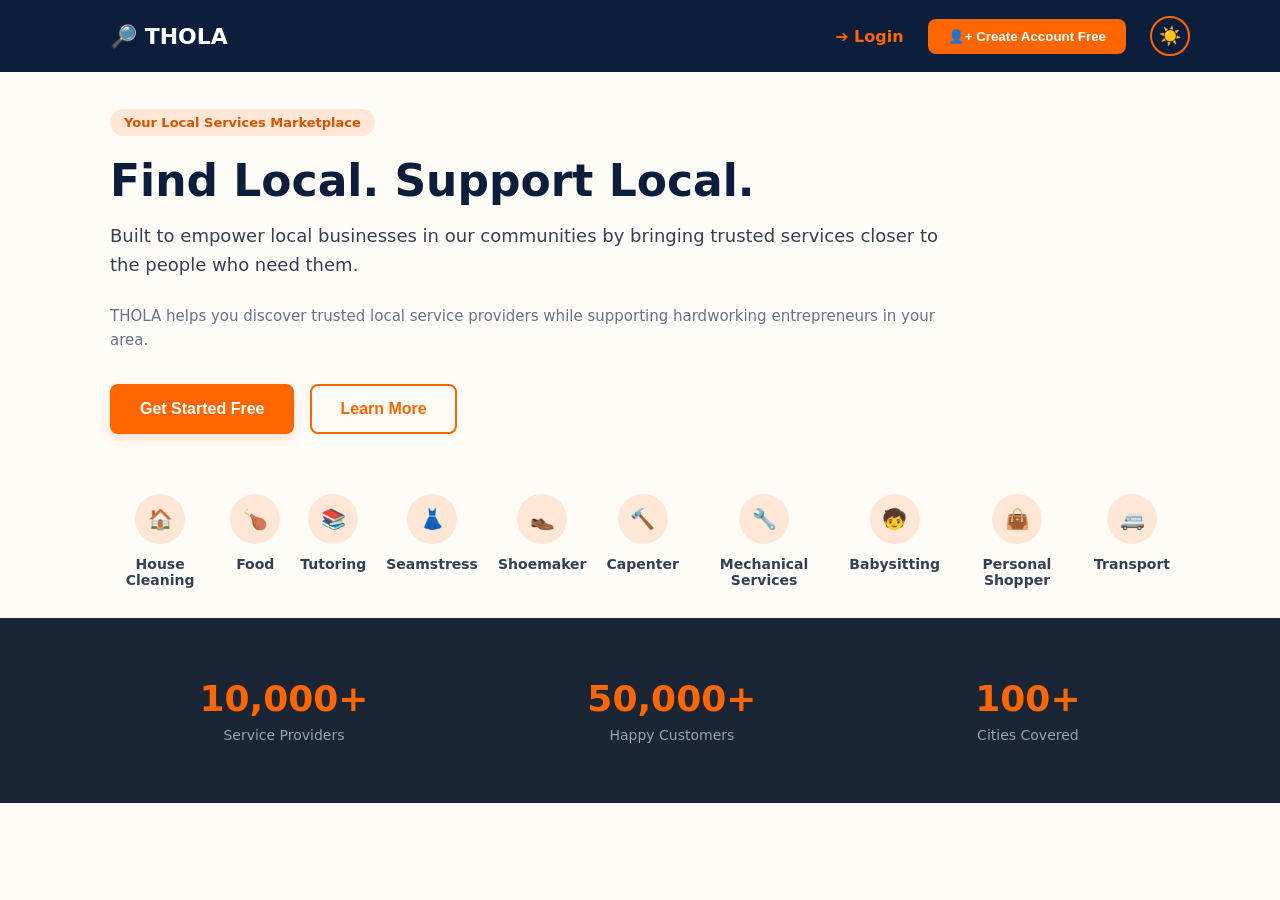
==== commit 8428a675: "darm mode button added and enabled." ====
--- a/html/index.html
+++ b/html/index.html
@@ -1,252 +1,134 @@
 <!DOCTYPE html>
-<html lang="en" data-theme="light">
+<html lang="en">
+
 <head>
-<meta charset="UTF-8">
-<meta name="viewport" content="width=device-width, initial-scale=1.0">
-<title>THOLA — Find Local. Support Local.</title>
-<link rel="stylesheet" href="../css/style.css">
-<style>
-/* Enhanced Home Page Styles */
-body { font-family: inherit; margin: 0; }
+    <meta charset="UTF-8">
+    <meta name="viewport" content="width=device-width, initial-scale=1.0">
+    <title>Thola Clone</title>
+    <link rel="stylesheet" href="../css/style.css">
+</head>
 
-.hero-container {
-    background: linear-gradient(135deg, #0d1e3d, #1a2a4a);
-    color: white;
-    text-align: center;
-    padding: 120px 20px 100px;
-}
+<body>
+    <!-- for the nav bar -->
+    <nav class="navbar">
+        <div class="nav-container">
+            <div class="logo">
+                <span class="logo-icon">&#128270;</span> THOLA
+            </div>
+            <div class="nav-actions">
+                <a href="login.html" class="login-link">➔ Login</a>
+                <a href="register.html">
+                    <button class="btn-nav">&#128100;+ Create Account Free</button>
+                </a>
+                <button id="theme-toggle" class="btn-toggle" aria-label="Toggle dark mode" data-tooltip="Dark Mode">
+                    <span class="icon-sun">☀️</span>
+                    <span class="icon-moon">🌙</span>
+                </button>
+            </div>
+        </div>
+    </nav>
 
-[data-theme="dark"] .hero-container {
-    background: linear-gradient(135deg, #0A0907, #1C1915);
-}
+    <!-- the hero section-->
+        <div class="hero-container">
+            <span class="badge">Your Local Services Marketplace</span>
 
-.badge {
-    background: rgba(255,102,0,0.2);
-    color: #ffcc99;
-    padding: 6px 16px;
-    border-radius: 30px;
-    font-size: 14px;
-    font-weight: 600;
-    display: inline-block;
-    margin-bottom: 16px;
-}
+            <h1>Find Local. Support Local.</h1>
 
-.hero-container h1 {
-    font-size: 48px;
-    font-weight: 800;
-    line-height: 1.1;
-    margin: 16px 0 24px;
-}
+            <p class="lead-text">
+                Built to empower local businesses in our communities by bringing trusted services closer to the people
+                who need them.
+            </p>
 
-.lead-text, .sub-text {
-    max-width: 700px;
-    margin: 0 auto;
-}
+            <p class="sub-text">
+                THOLA helps you discover trusted local service providers while supporting hardworking entrepreneurs in
+                your area.
+            </p>
 
-.lead-text { font-size: 20px; margin-bottom: 16px; opacity: 0.95; }
-.sub-text { font-size: 17px; opacity: 0.85; margin-bottom: 40px; }
+            <!-- Buttons from previous step -->
+            <div class="button-group">
+                <a href="register.html">
+                    <button class="btn btn-create">Get Started Free</button>
+                </a>
+                <a href="learn-more.html">
+                    <button class="btn btn-learn-more">Learn More</button>
+                </a>
+            </div>
+        </div>
 
-.button-group {
-    display: flex;
-    gap: 16px;
-    justify-content: center;
-    flex-wrap: wrap;
-}
+    <!-- Services -->
+    <section class="services">
+        <div class="services-container">
 
-.btn {
-    padding: 14px 28px;
-    border-radius: 10px;
-    font-size: 16px;
-    font-weight: 700;
-    cursor: pointer;
-    transition: all 0.2s;
-}
+            <div class="service-card">
+                <div class="icon-circle">&#127968;</div>
+                <h3>House Cleaning</h3>
+            </div>
 
-.btn-create {
-    background: #ff6600;
-    color: white;
-    border: none;
-}
+            <div class="service-card">
+                <div class="icon-circle">&#127831;</div>
+                <h3>Food</h3>
+            </div>
 
-.btn-learn-more {
-    background: transparent;
-    color: white;
-    border: 2px solid rgba(255,255,255,0.6);
-}
+            <div class="service-card">
+                <div class="icon-circle">&#128218;</div>
+                <h3>Tutoring</h3>
+            </div>
+            <div class="service-card">
+                <div class="icon-circle">&#128087;</div>
+                <h3>Seamstress</h3>
+            </div>
+            <div class="service-card">
+                <div class="icon-circle">&#128094;</div>
+                <h3>Shoemaker</h3>
+            </div>
+            <div class="service-card">
+                <div class="icon-circle">&#128296;</div>
+                <h3>Capenter</h3>
+            </div>
+            <div class="service-card">
+                <div class="icon-circle">&#128295;</div>
+                <h3>Mechanical Services</h3>
+            </div>
+            <div class="service-card">
+                <div class="icon-circle">&#129490;</div>
+                <h3>Babysitting</h3>
+            </div>
+            <div class="service-card">
+                <div class="icon-circle">&#128092;</div>
+                <h3>Personal Shopper</h3>
+            </div>
+            <div class="service-card">
+                <div class="icon-circle">&#128656;</div>
+                <h3>Transport</h3>
+            </div>
 
-.btn-create:hover { background: #e65c00; transform: translateY(-3px); }
-.btn-learn-more:hover { border-color: white; background: rgba(255,255,255,0.1); }
+        </div>
+    </section>
 
-/* Services & Stats */
-.services { padding: 80px 20px; background: #f8fafc; }
-[data-theme="dark"] .services { background: #0A0907; }
+    <!-- stats of users and customers -->
+    <section class="stats">
+        <div class="stats-container">
 
-.services-container {
-    max-width: 1200px;
-    margin: 0 auto;
-    display: grid;
-    grid-template-columns: repeat(auto-fit, minmax(160px, 1fr));
-    gap: 24px;
-}
+            <div class="stat-item">
+                <div class="stat-number">10,000+</div>
+                <div class="stat-label">Service Providers</div>
+            </div>
 
-.service-card {
-    background: white;
-    padding: 28px 16px;
-    border-radius: 16px;
-    text-align: center;
-    box-shadow: 0 8px 20px rgba(0,0,0,0.06);
-    transition: all 0.25s;
-}
-[data-theme="dark"] .service-card { background: #141210; }
+            <div class="stat-item">
+                <div class="stat-number">50,000+</div>
+                <div class="stat-label">Happy Customers</div>
+            </div>
 
-.service-card:hover {
-    transform: translateY(-8px);
-    box-shadow: 0 20px 30px rgba(0,0,0,0.12);
-}
+            <div class="stat-item">
+                <div class="stat-number">100+</div>
+                <div class="stat-label">Cities Covered</div>
+            </div>
 
-.icon-circle {
-    width: 70px; height: 70px;
-    background: #fff0e6; color: #ff6600;
-    font-size: 32px;
-    border-radius: 50%;
-    display: flex; align-items: center; justify-content: center;
-    margin: 0 auto 16px;
-}
+        </div>
+    </section>
+    <footer></footer>
+    <script src="../js/script.js"></script>
 
-.stats {
-    padding: 60px 20px;
-    background: white;
-}
-[data-theme="dark"] .stats { background: #141210; }
+</body>
 
-.stats-container {
-    max-width: 1000px;
-    margin: 0 auto;
-    display: flex;
-    justify-content: center;
-    flex-wrap: wrap;
-    gap: 60px;
-}
-
-.stat-number {
-    font-size: 42px;
-    font-weight: 800;
-    color: #ff6600;
-}
-[data-theme="dark"] .stat-number { color: #D4A96A; }
-
-.stat-label {
-    color: #64748b;
-    font-size: 15px;
-    margin-top: 8px;
-}
-</style>
-</head>
-<body>
-
-<!-- NAVBAR -->
-<nav class="navbar">
-<div class="nav-container">
-    <div class="logo">
-        <span class="logo-icon">🔍</span> THOLA
-    </div>
-    <div class="nav-actions">
-        <a href="login.html" class="login-link">➔ Login</a>
-        <a href="register.html">
-            <button class="btn-nav">👤 Create Account Free</button>
-        </a>
-    </div>
-</div>
-</nav>
-
-<!-- HERO SECTION -->
-<div class="hero-container">
-    <span class="badge">Your Local Services Marketplace</span>
-    <h1>Find Local.<br>Support Local.</h1>
-    <p class="lead-text">
-        Built to empower local businesses in our communities by bringing trusted services closer to the people who need them.
-    </p>
-    <p class="sub-text">
-        THOLA helps you discover trusted local service providers while supporting hardworking entrepreneurs in your area.
-    </p>
-    <div class="button-group">
-        <a href="register.html">
-            <button class="btn btn-create">Get Started Free</button>
-        </a>
-        <a href="register.html">   <!-- Changed from dashboard.html -->
-            <button class="btn btn-learn-more">Browse Listings</button>
-        </a>
-    </div>
-</div>
-
-<!-- SERVICES -->
-<section class="services">
-    <div class="services-container">
-        <div class="service-card">
-            <div class="icon-circle">🏠</div>
-            <h3>House Cleaning</h3>
-        </div>
-        <div class="service-card">
-            <div class="icon-circle">🍲</div>
-            <h3>Food & Catering</h3>
-        </div>
-        <div class="service-card">
-            <div class="icon-circle">📚</div>
-            <h3>Tutoring</h3>
-        </div>
-        <div class="service-card">
-            <div class="icon-circle">🧵</div>
-            <h3>Seamstress</h3>
-        </div>
-        <div class="service-card">
-            <div class="icon-circle">👞</div>
-            <h3>Shoemaker</h3>
-        </div>
-        <div class="service-card">
-            <div class="icon-circle">🔨</div>
-            <h3>Carpentry</h3>
-        </div>
-        <div class="service-card">
-            <div class="icon-circle">🔧</div>
-            <h3>Mechanical Services</h3>
-        </div>
-        <div class="service-card">
-            <div class="icon-circle">👶</div>
-            <h3>Babysitting</h3>
-        </div>
-        <div class="service-card">
-            <div class="icon-circle">🛍️</div>
-            <h3>Personal Shopper</h3>
-        </div>
-        <div class="service-card">
-            <div class="icon-circle">🚕</div>
-            <h3>Transport</h3>
-        </div>
-    </div>
-</section>
-
-<!-- STATS -->
-<section class="stats">
-    <div class="stats-container">
-        <div class="stat-item">
-            <div class="stat-number">10,000+</div>
-            <div class="stat-label">Verified Service Providers</div>
-        </div>
-        <div class="stat-item">
-            <div class="stat-number">50,000+</div>
-            <div class="stat-label">Happy Customers</div>
-        </div>
-        <div class="stat-item">
-            <div class="stat-number">9</div>
-            <div class="stat-label">Provinces Covered</div>
-        </div>
-    </div>
-</section>
-
-<footer>
-    <p>THOLA &copy; 2026 — Find What You Need. Offer What You Have. Trust Who You Deal With.</p>
-</footer>
-
-<script src="../js/main.js"></script>
-</body>
 </html>
--- a/css/style.css
+++ b/css/style.css
@@ -1,21 +1,45 @@
-/* --- used the stericde to the margin and padding of the page --- */
+
+:root {
+  --bg-page: #fffbf7;         
+  --text-main: #1e293b;       
+  --text-heading: #0d1e3d;    
+  --text-lead: #334155;       
+  --text-sub: #64748b;        
+  --bg-badge: #ffe6d5;        
+  --text-badge: #d45500;      
+  --text-service-h3: #334155; 
+}
+
+body.dark-mode {
+  --bg-page: #0f172a;         /* Dark slate background */
+  --text-main: #e2e8f0;       /* Crisp light text */
+  --text-heading: #f8fafc;    /* Bright white headings */
+  --text-lead: #cbd5e1;       /* Light gray lead text */
+  --text-sub: #94a3b8;        /* Slate sub text */
+  --bg-badge: #2e1f15;        /* Dark orange tint badge */
+  --text-badge: #ff8533;      /* Vibrant orange badge text */
+  --text-service-h3: #e2e8f0; /* Crisp light text for services */
+}
+
 * {
   margin: 0;
   padding: 0;
   box-sizing: border-box;
 }
+
 body {
   font-family: system-ui, -apple-system, sans-serif;
-  background-color: #fffbf7; /* this is the background colour for the pages */
-  color: #1e293b;
-}
-
-/* --- Navigation Bar --- */
+  background-color: var(--bg-page); /* FIXED: Changed to variable */
+  color: var(--text-main);           /* FIXED: Changed to variable */
+  transition: background-color 0.3s ease, color 0.3s ease; /* Adds smooth transition fade */
+}
+
 .navbar {
-  background-color: #0d1e3d; /* Dark navy color */
+  background-color: #0d1e3d; /* Dark navy color stays constant */
   color: #ffffff;
   padding: 16px 0;
 }
+
 .nav-container {
   max-width: 1100px;
   margin: 0 auto;
@@ -25,7 +49,6 @@
   padding-left: 20px;
 }
 
-/* THOLA LOGO */
 .logo {
   font-size: 22px;      
   font-weight: 800; 
@@ -36,6 +59,98 @@
   align-items: center;
   gap: 24px;
 }
+
+.btn-toggle {
+  background: none;
+  border: 2px solid #ff6600;
+  border-radius: 50%;
+  width: 40px;
+  height: 40px;
+  display: flex;
+  align-items: center;
+  justify-content: center;
+  cursor: pointer;
+  font-size: 18px;
+  transition: all 0.2s ease;
+}
+
+.btn-toggle:hover {
+  background-color: rgba(255, 102, 0, 0.1);
+  transform: scale(1.05);
+}
+
+.btn-toggle .icon-moon {
+  display: none;
+}
+.btn-toggle .icon-sun {
+  display: inline-block;
+}
+
+body.dark-mode .btn-toggle .icon-sun {
+  display: none;
+}
+body.dark-mode .btn-toggle .icon-moon {
+  display: inline-block;
+}
+body.dark-mode .btn-toggle {
+  border-color: #ffffff; 
+}
+
+.btn-toggle {
+  position: relative; 
+}
+
+
+.btn-toggle::after {
+  content: attr(data-tooltip); 
+  position: absolute;
+  top: 52px;  
+  left: 50%;
+  transform: translateX(-50%) translateY(-5px);
+  background-color: #1e293b; 
+  color: #ffffff; 
+  padding: 6px 12px;
+  border-radius: 6px;
+  font-size: 12px;
+  font-weight: 600;
+  white-space: nowrap;
+  opacity: 0; 
+  pointer-events: none;
+  box-shadow: 0 4px 12px rgba(0, 0, 0, 0.15);
+  transition: opacity 0.2s ease, transform 0.2s ease;
+}
+
+.btn-toggle::before {
+  content: "";
+  position: absolute;
+  top: 46px;                 /* Sits right on top of the speech bubble */
+  left: 50%;
+  transform: translateX(-50%);
+  border-width: 0 6px 6px 6px;
+  border-style: solid;
+  border-color: transparent transparent #1e293b transparent; /* Creates a clean upward triangle */
+  opacity: 0;
+  pointer-events: none;
+  transition: opacity 0.2s ease;
+}
+
+.btn-toggle:hover::after {
+  opacity: 1;
+  transform: translateX(-50%) translateY(0);
+}
+
+.btn-toggle:hover::before {
+  opacity: 1;
+}
+
+body.dark-mode .btn-toggle::after {
+  background-color: #ffffff;
+  color: #0f172a;
+}
+body.dark-mode .btn-toggle::before {
+  border-color: transparent transparent #ffffff transparent;
+}
+
 
 .login-link {
   color: #ff6600;
@@ -53,7 +168,6 @@
   cursor: pointer;
 }
 
-/* --- Hero Section --- */
 .hero {
   padding: 60px 0 40px 0;
 }
@@ -63,8 +177,8 @@
   padding: 0 20px;
 }
 .badge {
-  background-color: #ffe6d5;
-  color: #d45500;
+  background-color: var(--bg-badge);
+  color: var(--text-badge);
   padding: 6px 14px;
   border-radius: 20px;
   font-size: 13px;
@@ -73,7 +187,7 @@
 }
 h1 {
   font-size: 44px;
-  color: #0d1e3d;
+  color: var(--text-heading);
   margin: 24px 0 16px 0;
   font-weight: 800;
 }
@@ -83,17 +197,16 @@
   line-height: 1.6;
   max-width: 850px;
   margin-bottom: 24px;
-  color: #334155;
+  color: var(--text-lead);
 }
 .sub-text {
   font-size: 15px;
-  color: #64748b;
+  color: var(--text-sub);
   line-height: 1.6;
   max-width: 850px;
   margin-bottom: 32px;
 }
 
-/* --- buttons --- */
 .button-group {
   display: flex;
   gap: 16px;
@@ -109,7 +222,6 @@
   border: 2px solid transparent;
 }
 
-/* my two buttons in the hero section */
 .btn-create {
   background-color: #ff6600;
   color: #ffffff;
@@ -122,7 +234,6 @@
   color: #ff6600;
 }
 
-/* --- services --- */
 .services-container {
   max-width: 1100px;
   margin: 0 auto;
@@ -138,10 +249,11 @@
   align-items: center;
   text-align: center;
 }
+
 .icon-circle {
   width: 50px;
   height: 50px;
-  background-color: #ffe6d5;
+  background-color: var(--bg-badge);
   color: #ff6600;
   border-radius: 50%;
   display: flex;
@@ -150,11 +262,13 @@
   font-size: 20px;
   margin-bottom: 12px;
 }
+
 .service-card h3 {
   font-size: 14px;
   font-weight: 600;
-  color: #334155;
-}
+  color: var(--text-service-h3);
+}
+
 .image-card{
     display: flex;
     flex-direction: row;
@@ -163,9 +277,8 @@
     gap: 30px;
 }
 
-/* --- stats section --- */
 .stats {
-  background-color: #1a2536; /* slightly ligher than the nav bar background */
+  background-color: #1a2536;
   padding: 60px 0;
   width: 100%;
   margin-top: 30px;
@@ -176,7 +289,7 @@
   margin: 0 auto;
   padding: 0 20px;
   display: flex;
-  justify-content: space-around; /* for added equal space around my divs */
+  justify-content: space-around; 
   align-items: center;
   text-align: center;
   gap: 40px;
@@ -185,12 +298,12 @@
 .stat-item {
   display: flex;
   flex-direction: column;
-  gap: 8px; /* for my vertical spacing between the number and text label */
+  gap: 8px; 
 }
 
 .stat-number {
   font-size: 36px;
-  font-weight: 800; /* extra bold text weight like my logo */
+  font-weight: 800; 
   color: #ff6600;
 }
 
@@ -200,213 +313,44 @@
   color: #94a3b8; 
 }
 
-/* ===================================================
-   AUTH PAGES  –  Login & Create Account
-   =================================================== */
-
-/* Screen-reader-only labels */
-.sr-only {
-  position: absolute;
-  width: 1px;
-  height: 1px;
-  padding: 0;
-  margin: -1px;
-  overflow: hidden;
-  clip: rect(0, 0, 0, 0);
-  border: 0;
-}
-
-/* Full-screen wrapper */
-.auth-page {
-  display: flex;
-  align-items: center;
-  justify-content: center;
-  min-height: 100vh;
-  background: linear-gradient(135deg, #0d1e3d 0%, #1a2536 50%, #0d1e3d 100%);
-  padding: 24px;
-  position: relative;
-  overflow: hidden;
-}
-
-/* Subtle decorative circles in the background */
-.auth-page::before,
-.auth-page::after {
-  content: '';
-  position: absolute;
-  border-radius: 50%;
-  opacity: 0.07;
-  pointer-events: none;
-}
-.auth-page::before {
-  width: 500px;
-  height: 500px;
-  background: #ff6600;
-  top: -120px;
-  right: -120px;
-}
-.auth-page::after {
-  width: 360px;
-  height: 360px;
-  background: #ff6600;
-  bottom: -80px;
-  left: -80px;
-}
-
-/* Card */
-.auth-card {
-  width: 100%;
-  max-width: 420px;
-  background: rgba(255, 255, 255, 0.06);
-  backdrop-filter: blur(18px);
-  -webkit-backdrop-filter: blur(18px);
-  border: 1px solid rgba(255, 255, 255, 0.10);
-  border-radius: 20px;
-  padding: 48px 36px;
-  text-align: center;
-  position: relative;
-  z-index: 1;
-  animation: authCardIn 0.6s ease-out;
-}
-
-@keyframes authCardIn {
-  from { opacity: 0; transform: translateY(24px) scale(0.97); }
-  to   { opacity: 1; transform: translateY(0)    scale(1);    }
-}
-
-/* Title & subtitle */
-.auth-title {
-  font-size: 28px;
-  font-weight: 800;
-  color: #ffffff;
-  margin: 0 0 6px 0;
-  letter-spacing: -0.3px;
-}
-
-.auth-subtitle {
-  font-size: 15px;
-  color: #94a3b8;
-  margin-bottom: 32px;
-  font-weight: 400;
-}
-
-/* Form layout */
-.auth-form {
-  display: flex;
-  flex-direction: column;
-  gap: 16px;
-}
-
-/* Inputs */
-.auth-input {
-  width: 100%;
-  padding: 14px 18px;
-  font-size: 15px;
-  font-family: inherit;
-  color: #ffffff;
-  background: rgba(255, 255, 255, 0.08);
-  border: 1px solid rgba(255, 255, 255, 0.12);
-  border-radius: 10px;
-  outline: none;
-  transition: border-color 0.3s ease, background 0.3s ease, box-shadow 0.3s ease;
-}
-
-.auth-input::placeholder {
-  color: #64748b;
-}
-
-.auth-input:focus {
-  border-color: #ff6600;
-  background: rgba(255, 255, 255, 0.12);
-  box-shadow: 0 0 0 3px rgba(255, 102, 0, 0.18);
-}
-
-/* Submit button */
-.auth-button {
-  width: 100%;
-  padding: 14px;
-  font-size: 16px;
-  font-weight: 700;
-  font-family: inherit;
-  color: #ffffff;
-  background: linear-gradient(135deg, #ff6600 0%, #e65c00 100%);
-  border: none;
-  border-radius: 10px;
-  cursor: pointer;
-  margin-top: 8px;
-  transition: transform 0.2s ease, box-shadow 0.25s ease;
-  box-shadow: 0 4px 16px rgba(255, 102, 0, 0.25);
-}
-
-.auth-button:hover {
-  transform: translateY(-2px);
-  box-shadow: 0 8px 24px rgba(255, 102, 0, 0.35);
-}
-
-.auth-button:active {
-  transform: translateY(0);
-  box-shadow: 0 2px 8px rgba(255, 102, 0, 0.2);
-}
-
-/* Footer link */
-.auth-switch {
-  margin-top: 28px;
-  font-size: 14px;
-  color: #94a3b8;
-}
-
-.auth-link {
-  color: #ff6600;
-  text-decoration: none;
-  font-weight: 600;
-  transition: color 0.2s ease;
-}
-
-.auth-link:hover {
-  color: #ff8533;
-  text-decoration: underline;
-}
-
-/* for responsiveness of screens 768 pixels wide or smaller e.g phones */
 @media screen and (max-width: 768px) {
-  
-
   body {
-    overflow-x: hidden; /* gets rid of horizontal scrolling */
-  }
-
-  /* --- nsv bar --- */
+    overflow-x: hidden; 
+  }
+
   .nav-container {
-    flex-direction: column; /* Stacking */
+    flex-direction: column; 
     gap: 16px;
     text-align: center;
     padding: 10px;
   }
+
   .nav-actions {
     width: 100%;
-    justify-content: center; /* centers nav on mobile */
+    justify-content: center; 
     gap: 16px;
   }
 
-  /* --- Hero Section --- */
   .hero {
     padding: 40px 0;
-    text-align: center; /* for mobiles centered */
-  }
+    text-align: center; 
+  }
+
   h1 {
-    font-size: 32px; /* decreases for mobile */
+    font-size: 32px; 
     line-height: 1.2;
     margin: 16px 0;
   }
+
   .lead-text {
     font-size: 16px;
   }
+
   .sub-text {
     font-size: 14px;
     margin-bottom: 24px;
   }
 
-  /* --- buttons --- */
-  /* stacks buttons vertically */
   .button-group {
     flex-direction: column; 
     width: 100%;
@@ -414,14 +358,11 @@
     margin-bottom: 40px;
   }
 
-  /* makes buttons full-width  */
   .btn {
     width: 100%; 
     padding: 14px 20px;
   }
 
-  /* --- services --- */
-  /* stacks the service icons vertically */
   .services-container {
     flex-direction: column; 
     gap: 32px;
@@ -430,672 +371,64 @@
     width: 100%;
   }
 
-  /* --- stats section --- */
-  /* stacks numeric cards vertically */
   .stats-container {
     flex-direction: column; 
     gap: 32px;
     padding: 0 40px;
   }
+
   .stat-number {
     font-size: 32px;
   }
-
-  /* --- auth pages --- */
-  .auth-card {
-    padding: 36px 24px;
-  }
-  .auth-title {
-    font-size: 24px;
-  }
-}
-
-/* ===================================================
-   DASHBOARD + PROFILE STYLES (NEW)
-   =================================================== */
-
-/* Dashboard Page */
-.dashboard-page { background-color: #fffbf7; min-height: 100vh; }
-
-.welcome-banner { background-color: #0d1e3d; color: #ffffff; padding: 28px 0; }
-
-.welcome-container { 
-    max-width: 1100px; 
-    margin: 0 auto; 
-    padding: 0 20px; 
-    display: flex; 
-    justify-content: space-between; 
-    align-items: center; 
-}
-
-.welcome-text h2 { font-size: 22px; font-weight: 800; color: #ffffff; margin-bottom: 4px; }
-.welcome-text p { font-size: 14px; color: #94a3b8; }
-
-.post-btn { 
-    background-color: #ff6600; 
-    color: #ffffff; 
-    border: none; 
-    padding: 12px 24px; 
-    border-radius: 8px; 
-    font-weight: 800; 
-    font-size: 15px; 
-    cursor: pointer; 
-    text-decoration: none; 
-}
-
-.search-bar-section { background-color: #ffffff; border-bottom: 1px solid #e2e8f0; padding: 16px 0; }
-
-.search-bar-container { 
-    max-width: 1100px; 
-    margin: 0 auto; 
-    padding: 0 20px; 
-    display: flex; 
-    gap: 12px; 
-    align-items: center; 
-    flex-wrap: wrap; 
-}
-
-.search-input { 
-    flex: 1; 
-    padding: 12px 16px; 
-    border: 1px solid #e2e8f0; 
-    border-radius: 8px; 
-    font-size: 15px; 
-    font-family: inherit; 
-    background-color: #f8fafc; 
-    color: #1e293b; 
-    outline: none; 
-    min-width: 200px; 
-}
-
-.search-input:focus { border-color: #ff6600; box-shadow: 0 0 0 3px rgba(255,102,0,0.1); }
-.search-input::placeholder { color: #94a3b8; }
-
-.filter-select { 
-    padding: 12px 16px; 
-    border: 1px solid #e2e8f0; 
-    border-radius: 8px; 
-    font-size: 14px; 
-    font-family: inherit; 
-    background-color: #f8fafc; 
-    color: #1e293b; 
-    outline: none; 
-    cursor: pointer; 
-}
-
-.filter-select:focus { border-color: #ff6600; }
-
-.search-btn { 
-    background-color: #ff6600; 
-    color: #ffffff; 
-    border: none; 
-    padding: 12px 24px; 
-    border-radius: 8px; 
-    font-weight: 700; 
-    font-size: 15px; 
-    cursor: pointer; 
-    white-space: nowrap; 
-}
-
-.filter-tabs { 
-    max-width: 1100px; 
-    margin: 24px auto 0; 
-    padding: 0 20px; 
-    display: flex; 
-    gap: 10px; 
-    flex-wrap: wrap; 
-}
-
-.tab-btn { 
-    padding: 8px 20px; 
-    border-radius: 20px; 
-    border: 2px solid #e2e8f0; 
-    background-color: #ffffff; 
-    color: #64748b; 
-    font-size: 14px; 
-    font-weight: 600; 
-    cursor: pointer; 
-    font-family: inherit; 
-    transition: all 0.2s ease; 
-}
-
-.tab-btn.active { background-color: #ff6600; border-color: #ff6600; color: #ffffff; }
-.tab-btn:hover { border-color: #ff6600; color: #ff6600; }
-.tab-btn.active:hover { color: #ffffff; }
-
-.listings-section { max-width: 1100px; margin: 24px auto 60px; padding: 0 20px; }
-
-.listings-header { display: flex; justify-content: space-between; align-items: center; margin-bottom: 20px; }
-.listings-header h3 { font-size: 18px; font-weight: 800; color: #0d1e3d; }
-.listings-header span { font-size: 14px; color: #64748b; }
-
-.listings-grid { 
-    display: grid; 
-    grid-template-columns: repeat(auto-fill, minmax(300px, 1fr)); 
-    gap: 20px; 
-}
-
-.listing-card { 
-    background-color: #ffffff; 
-    border: 1px solid #e2e8f0; 
-    border-radius: 12px; 
-    padding: 20px; 
-    display: flex; 
-    flex-direction: column; 
-    gap: 12px; 
-    transition: box-shadow 0.2s ease; 
-}
-
-.listing-card:hover { box-shadow: 0 4px 16px rgba(0,0,0,0.08); }
-.listing-card.hidden { display: none; }
-
-.card-top { display: flex; justify-content: space-between; align-items: flex-start; }
-
-.category-badge { 
-    background-color: #ffe6d5; 
-    color: #d45500; 
-    padding: 4px 12px; 
-    border-radius: 20px; 
-    font-size: 12px; 
-    font-weight: 600; 
-}
-.category-badge.goods { background-color: #e0f2fe; color: #0369a1; }
-
-.card-icon { 
-    width: 44px; height: 44px; 
-    background-color: #ffe6d5; 
-    color: #ff6600; 
-    border-radius: 50%; 
-    display: flex; 
-    align-items: center; 
-    justify-content: center; 
-    font-size: 20px; 
-}
-
-.card-title { font-size: 16px; font-weight: 800; color: #0d1e3d; margin: 0; }
-.card-description { font-size: 14px; color: #64748b; line-height: 1.5; margin: 0; }
-.card-price { font-size: 20px; font-weight: 800; color: #ff6600; }
-.card-price span { font-size: 13px; color: #94a3b8; font-weight: 500; }
-
-.card-seller { 
-    display: flex; 
-    align-items: center; 
-    gap: 10px; 
-    padding-top: 12px; 
-    border-top: 1px solid #f1f5f9; 
-}
-
-.seller-avatar { 
-    width: 36px; height: 36px; 
-    border-radius: 50%; 
-    background-color: #0d1e3d; 
-    color: #ffffff; 
-    display: flex; 
-    align-items: center; 
-    justify-content: center; 
-    font-size: 13px; 
-    font-weight: 800; 
-    flex-shrink: 0; 
-}
-
-.seller-info { flex: 1; }
-.seller-name { font-size: 13px; font-weight: 700; color: #1e293b; display: flex; align-items: center; gap: 6px; }
-.verified-badge { background-color: #dcfce7; color: #166534; font-size: 10px; font-weight: 700; padding: 2px 8px; border-radius: 20px; }
-.seller-location { font-size: 12px; color: #94a3b8; margin-top: 2px; }
-.star-rating { font-size: 13px; color: #ff6600; font-weight: 700; }
-
-.card-actions { display: flex; gap: 10px; }
-
-.btn-book { 
-    flex: 1; 
-    background-color: #ff6600; 
-    color: #ffffff; 
-    border: none; 
-    padding: 10px 16px; 
-    border-radius: 8px; 
-    font-size: 14px; 
-    font-weight: 700; 
-    cursor: pointer; 
-    font-family: inherit; 
-}
-
-.btn-offer { 
-    flex: 1; 
-    background-color: transparent; 
-    color: #ff6600; 
-    border: 2px solid #ff6600; 
-    padding: 10px 16px; 
-    border-radius: 8px; 
-    font-size: 14px; 
-    font-weight: 700; 
-    cursor: pointer; 
-    font-family: inherit; 
-}
-
-.no-results { 
-    text-align: center; 
-    padding: 60px 20px; 
-    color: #94a3b8; 
-    font-size: 16px; 
-    display: none; 
-}
-.no-results.visible { display: block; }
-
-/* Profile Page */
-.profile-page { background-color: #fffbf7; min-height: 100vh; }
-
-.profile-header { background-color: #0d1e3d; padding: 40px 0 60px; }
-.profile-header-container { 
-    max-width: 1100px; 
-    margin: 0 auto; 
-    padding: 0 20px; 
-    display: flex; 
-    align-items: center; 
-    gap: 24px; 
-}
-
-.avatar-large { 
-    width: 90px; height: 90px; 
-    border-radius: 50%; 
-    background-color: #ff6600; 
-    color: #ffffff; 
-    display: flex; 
-    align-items: center; 
-    justify-content: center; 
-    font-size: 32px; 
-    font-weight: 800; 
-    flex-shrink: 0; 
-    border: 4px solid rgba(255,255,255,0.2); 
-}
-
-.profile-header-info { flex: 1; }
-.profile-name { font-size: 26px; font-weight: 800; color: #ffffff; margin-bottom: 6px; display: flex; align-items: center; gap: 12px; }
-.profile-verified { background-color: #dcfce7; color: #166534; font-size: 12px; font-weight: 700; padding: 4px 12px; border-radius: 20px; }
-.profile-location { font-size: 14px; color: #94a3b8; margin-bottom: 8px; }
-.profile-rating { font-size: 15px; color: #ff6600; font-weight: 700; }
-.profile-rating span { color: #94a3b8; font-weight: 400; font-size: 13px; }
-
-.profile-edit-btn { 
-    background-color: transparent; 
-    border: 2px solid #ff6600; 
-    color: #ff6600; 
-    padding: 10px 24px; 
-    border-radius: 8px; 
-    font-weight: 700; 
-    font-size: 14px; 
-    cursor: pointer; 
-    font-family: inherit; 
-    white-space: nowrap; 
-}
-
-.profile-stats { 
-    max-width: 1100px; 
-    margin: -30px auto 0; 
-    padding: 0 20px; 
-    display: grid; 
-    grid-template-columns: repeat(4, 1fr); 
-    gap: 16px; 
-    position: relative; 
-    z-index: 1; 
-}
-
-.stat-card { background-color: #ffffff; border: 1px solid #e2e8f0; border-radius: 12px; padding: 20px; text-align: center; }
-.stat-card-number { font-size: 28px; font-weight: 800; color: #ff6600; }
-.stat-card-label { font-size: 13px; color: #64748b; margin-top: 4px; }
-
-.profile-content { 
-    max-width: 1100px; 
-    margin: 32px auto 60px; 
-    padding: 0 20px; 
-    display: grid; 
-    grid-template-columns: 1fr 2fr; 
-    gap: 24px; 
-}
-
-.profile-panel { 
-    background-color: #ffffff; 
-    border: 1px solid #e2e8f0; 
-    border-radius: 12px; 
-    padding: 24px; 
-}
-
-.panel-title { 
-    font-size: 16px; 
-    font-weight: 800; 
-    color: #0d1e3d; 
-    margin-bottom: 16px; 
-    padding-bottom: 12px; 
-    border-bottom: 1px solid #f1f5f9; 
-}
-
-.info-row { display: flex; justify-content: space-between; align-items: center; padding: 10px 0; border-bottom: 1px solid #f8fafc; }
-.info-label { font-size: 13px; color: #64748b; }
-.info-value { font-size: 13px; font-weight: 600; color: #1e293b; }
-.info-value.verified { color: #166534; }
-
-.skills-list { display: flex; flex-wrap: wrap; gap: 8px; margin-top: 8px; }
-.skill-tag { background-color: #ffe6d5; color: #d45500; padding: 6px 14px; border-radius: 20px; font-size: 13px; font-weight: 600; }
-
-.tabs-row { display: flex; gap: 4px; margin-bottom: 20px; border-bottom: 2px solid #f1f5f9; }
-.profile-tab { 
-    padding: 10px 20px; 
-    font-size: 14px; 
-    font-weight: 600; 
-    color: #64748b; 
-    background: none; 
-    border: none; 
-    cursor: pointer; 
-    font-family: inherit; 
-    border-bottom: 3px solid transparent; 
-    margin-bottom: -2px; 
-}
-.profile-tab.active { color: #ff6600; border-bottom-color: #ff6600; }
-
-.my-listings-grid { display: grid; grid-template-columns: repeat(auto-fill, minmax(240px, 1fr)); gap: 16px; }
-.my-listing-card { 
-    background-color: #ffffff; 
-    border: 1px solid #e2e8f0; 
-    border-radius: 10px; 
-    padding: 16px; 
-    display: flex; 
-    flex-direction: column; 
-    gap: 8px; 
-}
-.my-listing-card:hover { box-shadow: 0 4px 12px rgba(0,0,0,0.06); }
-
-.my-card-top { display: flex; justify-content: space-between; align-items: center; }
-.my-card-title { font-size: 14px; font-weight: 800; color: #0d1e3d; }
-.my-card-price { font-size: 16px; font-weight: 800; color: #ff6600; }
-.my-card-stats { display: flex; gap: 12px; font-size: 12px; color: #94a3b8; }
-.my-card-actions { display: flex; gap: 8px; margin-top: 4px; }
-
-.btn-edit { 
-    flex: 1; background-color: transparent; color: #0d1e3d; border: 1px solid #e2e8f0; 
-    padding: 8px; border-radius: 6px; font-size: 13px; font-weight: 600; cursor: pointer; 
-}
-.btn-delete { 
-    flex: 1; background-color: transparent; color: #dc2626; border: 1px solid #fee2e2; 
-    padding: 8px; border-radius: 6px; font-size: 13px; font-weight: 600; cursor: pointer; 
-}
-
-.review-item { padding: 16px 0; border-bottom: 1px solid #f1f5f9; }
-.review-item:last-child { border-bottom: none; }
-.review-top { display: flex; justify-content: space-between; align-items: center; margin-bottom: 6px; }
-.reviewer-name { font-size: 14px; font-weight: 700; color: #1e293b; }
-.review-stars { color: #ff6600; font-size: 14px; }
-.review-date { font-size: 12px; color: #94a3b8; }
-.review-text { font-size: 14px; color: #64748b; line-height: 1.5; }
-
-.transaction-item { display: flex; justify-content: space-between; align-items: center; padding: 14px 0; border-bottom: 1px solid #f1f5f9; }
-.transaction-item:last-child { border-bottom: none; }
-.transaction-info h4 { font-size: 14px; font-weight: 700; color: #1e293b; margin-bottom: 4px; }
-.transaction-info p { font-size: 13px; color: #94a3b8; }
-.transaction-amount { font-size: 16px; font-weight: 800; color: #166534; }
-.transaction-status { font-size: 12px; padding: 3px 10px; border-radius: 20px; font-weight: 600; }
-.status-completed { background-color: #dcfce7; color: #166534; }
-.status-pending { background-color: #fef9c3; color: #854d0e; }
-
-/* Footer */
-footer { 
-    background-color: #0d1e3d; 
-    color: #94a3b8; 
-    text-align: center; 
-    padding: 24px 20px; 
-    font-size: 14px; 
-}
-
-footer a { 
-    color: #ff6600; 
-    text-decoration: none; 
-    margin: 0 12px; 
-}
-
-/* ===================================================
-   RESPONSIVE DESIGN
-   =================================================== */
-@media screen and (max-width: 768px) {
-    body { overflow-x: hidden; }
-
-    .nav-container { flex-direction: column; gap: 16px; text-align: center; padding: 10px; }
-    .nav-actions { width: 100%; justify-content: center; gap: 16px; }
-
-    .hero { padding: 40px 0; text-align: center; }
-    h1 { font-size: 32px; line-height: 1.2; margin: 16px 0; }
-    .lead-text { font-size: 16px; }
-    .sub-text { font-size: 14px; margin-bottom: 24px; }
-
-    .button-group { flex-direction: column; width: 100%; gap: 12px; margin-bottom: 40px; }
-    .btn { width: 100%; padding: 14px 20px; }
-
-    .services-container { flex-direction: column; gap: 32px; }
-    .service-card { width: 100%; }
-
-    .stats-container { flex-direction: column; gap: 32px; padding: 0 40px; }
-    .stat-number { font-size: 32px; }
-
-    /* Dashboard Responsive */
-    .welcome-container { flex-direction: column; gap: 16px; text-align: center; }
-    .post-btn { width: 100%; text-align: center; display: block; }
-    .search-bar-container { flex-direction: column; }
-    .search-input, .filter-select, .search-btn { width: 100%; }
-    .listings-grid { grid-template-columns: 1fr; }
-    .card-actions { flex-direction: column; }
-
-    /* Profile Responsive */
-    .profile-header-container { flex-direction: column; text-align: center; }
-    .profile-name { justify-content: center; flex-wrap: wrap; }
-    .profile-stats { grid-template-columns: repeat(2, 1fr); }
-    .profile-content { grid-template-columns: 1fr; }
-    .my-listings-grid { grid-template-columns: 1fr; }
-
-    .auth-card { padding: 36px 24px; }
-    .auth-title { font-size: 24px; }
-}
-
-/* =============================================================
-   CHAT STYLES 
-   ============================================================= */
-.chat-layout {
-  max-width:1200px; margin:32px auto 80px; padding:0 32px;
-  display:grid; grid-template-columns:300px 1fr; gap:20px; height:calc(100vh - 200px);
-}
-.chat-sidebar {
-  background:#ffffff; border:1px solid #e2e8f0; border-radius:12px;
-  display:flex; flex-direction:column; overflow:hidden;
-}
-.chat-window {
-  background:#ffffff; border:1px solid #e2e8f0; border-radius:12px;
-  display:flex; flex-direction:column; overflow:hidden;
-}
-.chat-messages {
-  flex:1; overflow-y:auto; padding:24px;
-  display:flex; flex-direction:column; gap:16px;
-  background:#f8f9fa;
-}
-.message-bubble {
-  padding:12px 16px; border-radius:12px; font-size:14px; line-height:1.5;
-}
-.message-bubble.sent {
-  background:#ff6600; color:white;
-  align-self:flex-end;
-  border-bottom-right-radius:4px;
-}
-.message-bubble.received {
-  background:#f1f5f9; color:#1e293b;
-  align-self:flex-start;
-  border-bottom-left-radius:4px;
-}
-.chat-input-row {
-  padding:16px 24px; border-top:1px solid #e2e8f0;
-  display:flex; gap:10px; align-items:flex-end;
-}
-.chat-input {
-  flex:1; padding:12px 16px; min-height:44px; resize:none;
-  background:#f8f9fa; border:1px solid #e2e8f0;
-  border-radius:8px; outline:none;
-}
-.chat-send-btn {
-  background:#ff6600; color:white; border:none;
-  width:44px; height:44px; border-radius:8px;
-}
-
-/* ===================================================
-   EXTRA NAV & QUICK LINK STYLES
-   =================================================== */
-.nav-actions a.login-link {
-  padding: 8px 12px;
-  border-radius: 6px;
-  transition: all 0.2s ease;
-}
-.nav-actions a.login-link:hover {
-  background-color: rgba(255,102,0,0.1);
+}
+
+/* ==========================================
+   MAIN LANDING PAGE FOOTER
+   ========================================== */
+.main-footer {
+  background-color: #0d1e3d; /* Matches your constant navbar color */
+  color: #ffffff;
+  padding: 40px 0;
+  width: 100%;
+}
+
+.footer-container {
+  max-width: 1100px; /* Aligns content perfectly with your header/hero grid */
+  margin: 0 auto;
+  padding: 0 20px;
+  display: flex;
+  justify-content: space-between;
+  align-items: center;
+}
+
+.footer-copy {
+  font-size: 14px;
+  color: #94a3b8; /* Uses your crisp slate text configuration */
+  font-weight: 500;
+}
+
+.footer-nav {
+  display: flex;
+  gap: 20px;
+  flex-wrap: wrap;
+}
+
+.footer-nav a {
+  color: #ffffff;
+  text-decoration: none;
+  font-size: 14px;
+  font-weight: 600;
+  transition: color 0.2s ease, transform 0.2s ease;
+}
+
+/* Hover effects utilizing Thola Core Orange Accent */
+.footer-nav a:hover {
   color: #ff6600;
 }
-.navbar .nav-actions {
-  gap: 8px;
-}
-/* ── DARK MODE ── */
-[data-theme="dark"] body                  { background-color: #0A0907; color: #F0EBE2; }
-[data-theme="dark"] .navbar               { background-color: #080705; border-bottom: 1px solid rgba(255,255,255,0.06); }
-[data-theme="dark"] .logo                 { color: #F0EBE2; }
-[data-theme="dark"] .login-link           { color: #D4A96A; }
-[data-theme="dark"] .btn-nav              { background-color: #D4A96A; color: #0A0907; }
-[data-theme="dark"] h1                    { color: #F0EBE2; }
-[data-theme="dark"] .lead-text            { color: #A09880; }
-[data-theme="dark"] .sub-text             { color: #655E52; }
-[data-theme="dark"] .badge                { background-color: rgba(212,169,106,0.12); color: #D4A96A; }
-[data-theme="dark"] .icon-circle          { background-color: rgba(212,169,106,0.12); color: #D4A96A; }
-[data-theme="dark"] .service-card h3      { color: #A09880; }
-[data-theme="dark"] .welcome-banner       { background-color: #080705; }
-[data-theme="dark"] .welcome-text h2      { color: #F0EBE2; }
-[data-theme="dark"] .welcome-text p       { color: #655E52; }
-[data-theme="dark"] .search-bar-section   { background-color: #141210; border-bottom-color: rgba(255,255,255,0.06); }
-[data-theme="dark"] .search-input         { background-color: #1C1915; border-color: rgba(255,255,255,0.08); color: #F0EBE2; }
-[data-theme="dark"] .search-input::placeholder { color: #655E52; }
-[data-theme="dark"] .search-input:focus   { border-color: #D4A96A; box-shadow: 0 0 0 3px rgba(212,169,106,0.15); }
-[data-theme="dark"] .filter-select        { background-color: #1C1915; border-color: rgba(255,255,255,0.08); color: #F0EBE2; }
-[data-theme="dark"] .filter-select:focus  { border-color: #D4A96A; }
-[data-theme="dark"] .search-btn           { background-color: #D4A96A; color: #0A0907; }
-[data-theme="dark"] .tab-btn              { background-color: #1C1915; border-color: rgba(255,255,255,0.08); color: #A09880; }
-[data-theme="dark"] .tab-btn:hover        { border-color: #D4A96A; color: #D4A96A; background-color: #1C1915; }
-[data-theme="dark"] .tab-btn.active       { background-color: #D4A96A; border-color: #D4A96A; color: #0A0907; }
-[data-theme="dark"] .tab-btn.active:hover { color: #0A0907; }
-[data-theme="dark"] .listings-header h3   { color: #F0EBE2; }
-[data-theme="dark"] .listings-header span { color: #655E52; }
-[data-theme="dark"] .listing-card         { background-color: #141210; border-color: rgba(255,255,255,0.07); }
-[data-theme="dark"] .listing-card:hover   { box-shadow: 0 8px 32px rgba(0,0,0,0.5); border-color: rgba(212,169,106,0.3); }
-[data-theme="dark"] .card-title           { color: #F0EBE2; }
-[data-theme="dark"] .card-description     { color: #A09880; }
-[data-theme="dark"] .card-price           { color: #D4A96A; }
-[data-theme="dark"] .card-price span      { color: #655E52; }
-[data-theme="dark"] .card-seller          { border-top-color: rgba(255,255,255,0.06); }
-[data-theme="dark"] .seller-avatar        { background-color: #1C1915; color: #D4A96A; }
-[data-theme="dark"] .seller-name          { color: #F0EBE2; }
-[data-theme="dark"] .seller-location      { color: #655E52; }
-[data-theme="dark"] .star-rating          { color: #D4A96A; }
-[data-theme="dark"] .category-badge       { background-color: rgba(212,169,106,0.12); color: #D4A96A; }
-[data-theme="dark"] .category-badge.goods { background-color: rgba(59,130,246,0.15); color: #60A5FA; }
-[data-theme="dark"] .card-icon            { background-color: rgba(212,169,106,0.12); color: #D4A96A; }
-[data-theme="dark"] .btn-book             { background-color: #D4A96A; color: #0A0907; }
-[data-theme="dark"] .btn-offer            { color: #D4A96A; border-color: #D4A96A; }
-[data-theme="dark"] .btn-offer:hover      { background-color: rgba(212,169,106,0.12); }
-[data-theme="dark"] .no-results           { color: #655E52; }
-[data-theme="dark"] .stats                { background-color: #080705; }
-[data-theme="dark"] .dashboard-page       { background-color: #0A0907; }
-[data-theme="dark"] footer                { background-color: #080705; color: rgba(240,235,226,0.4); }
-[data-theme="dark"] footer a              { color: #D4A96A; }
- 
-/* Profile dark */
-[data-theme="dark"] .profile-page         { background-color: #0A0907; }
-[data-theme="dark"] .profile-header       { background-color: #080705; }
-[data-theme="dark"] .profile-panel        { background-color: #141210; border-color: rgba(255,255,255,0.07); }
-[data-theme="dark"] .panel-title          { color: #F0EBE2; border-bottom-color: rgba(255,255,255,0.06); }
-[data-theme="dark"] .info-row             { border-bottom-color: rgba(255,255,255,0.04); }
-[data-theme="dark"] .info-label           { color: #655E52; }
-[data-theme="dark"] .info-value           { color: #F0EBE2; }
-[data-theme="dark"] .info-value.verified  { color: #6FCF85; }
-[data-theme="dark"] .skill-tag            { background-color: rgba(212,169,106,0.12); color: #D4A96A; }
-[data-theme="dark"] .stat-card            { background-color: #141210; border-color: rgba(255,255,255,0.07); }
-[data-theme="dark"] .stat-card-number     { color: #D4A96A; }
-[data-theme="dark"] .stat-card-label      { color: #655E52; }
-[data-theme="dark"] .tabs-row             { border-bottom-color: rgba(255,255,255,0.06); }
-[data-theme="dark"] .profile-tab          { color: #655E52; }
-[data-theme="dark"] .profile-tab.active   { color: #D4A96A; border-bottom-color: #D4A96A; }
-[data-theme="dark"] .my-listing-card      { background-color: #1C1915; border-color: rgba(255,255,255,0.07); }
-[data-theme="dark"] .my-card-title        { color: #F0EBE2; }
-[data-theme="dark"] .my-card-price        { color: #D4A96A; }
-[data-theme="dark"] .my-card-stats        { color: #655E52; }
-[data-theme="dark"] .btn-edit             { color: #F0EBE2; border-color: rgba(255,255,255,0.12); }
-[data-theme="dark"] .btn-delete           { color: #F07070; border-color: rgba(155,28,28,0.3); }
-[data-theme="dark"] .review-item          { border-bottom-color: rgba(255,255,255,0.06); }
-[data-theme="dark"] .reviewer-name        { color: #F0EBE2; }
-[data-theme="dark"] .review-text          { color: #A09880; }
-[data-theme="dark"] .review-date          { color: #655E52; }
-[data-theme="dark"] .review-stars         { color: #D4A96A; }
-[data-theme="dark"] .transaction-item     { border-bottom-color: rgba(255,255,255,0.06); }
-[data-theme="dark"] .transaction-info h4  { color: #F0EBE2; }
-[data-theme="dark"] .transaction-info p   { color: #655E52; }
-[data-theme="dark"] .transaction-amount   { color: #6FCF85; }
-[data-theme="dark"] .status-completed     { background-color: rgba(26,107,46,0.18); color: #6FCF85; }
-[data-theme="dark"] .status-pending       { background-color: rgba(146,97,10,0.18); color: #F0C070; }
- 
-/* Report/Search page dark */
-[data-theme="dark"] .listings-section textarea { background-color: #1C1915; color: #F0EBE2; border-color: rgba(255,255,255,0.08); }
-[data-theme="dark"] div[style*="background: white"],
-[data-theme="dark"] div[style*="background: #fff"],
-[data-theme="dark"] div[style*="background-color: white"],
-[data-theme="dark"] div[style*="background-color: #fff"] { background-color: #141210 !important; color: #F0EBE2 !important; border-color: rgba(255,255,255,0.07) !important; }
- 
-/* Chat dark */
-[data-theme="dark"] .chat-sidebar         { background-color: #141210; border-color: rgba(255,255,255,0.07); }
-[data-theme="dark"] .chat-window          { background-color: #141210; border-color: rgba(255,255,255,0.07); }
-[data-theme="dark"] .chat-messages        { background-color: #0A0907; }
-[data-theme="dark"] .message-bubble.received { background-color: #1C1915; color: #F0EBE2; }
-[data-theme="dark"] .message-bubble.sent     { background-color: #D4A96A; color: #0A0907; }
-[data-theme="dark"] .chat-input           { background-color: #1C1915; border-color: rgba(255,255,255,0.08); color: #F0EBE2; }
-[data-theme="dark"] .chat-send-btn        { background-color: #D4A96A; color: #0A0907; }
- 
-/* ── THEME TOGGLE BUTTON ── */
-.theme-toggle {
-    width: 44px;
-    height: 24px;
-    border-radius: 999px;
-    background-color: rgba(255,255,255,0.12);
-    border: 1px solid rgba(255,255,255,0.2);
-    position: relative;
-    cursor: pointer;
-    display: inline-flex;
-    align-items: center;
-    padding: 2px;
-    transition: background 0.2s ease;
-    vertical-align: middle;
-    flex-shrink: 0;
-}
-.toggle-knob {
-    width: 18px;
-    height: 18px;
-    border-radius: 50%;
-    background-color: #ff6600;
-    font-size: 10px;
-    display: flex;
-    align-items: center;
-    justify-content: center;
-    transition: transform 0.25s ease;
-    line-height: 1;
-}
-[data-theme="dark"] .toggle-knob    { transform: translateX(20px); background-color: #D4A96A; }
-[data-theme="dark"] .theme-toggle   { background-color: rgba(212,169,106,0.15); border-color: rgba(212,169,106,0.3); }
- 
-/* ── INTERACTIVE IMPROVEMENTS (no design changes) ── */
-.btn-book:hover   { background-color: #e65c00; cursor: pointer; }
-.btn-offer:hover  { background-color: rgba(255,102,0,0.08); cursor: pointer; }
-.post-btn:hover   { background-color: #e65c00; }
-.search-btn:hover { background-color: #e65c00; }
-.btn-nav:hover    { background-color: #e65c00; }
-.login-link:hover { text-decoration: underline; }
- 
-.listing-card { cursor: pointer; }
-.stat-card    { transition: transform 0.2s ease, box-shadow 0.2s ease; }
-.stat-card:hover { transform: translateY(-2px); box-shadow: 0 6px 20px rgba(0,0,0,0.1); }
-.service-card:hover .icon-circle { transform: translateY(-4px); transition: transform 0.2s ease; box-shadow: 0 8px 20px rgba(255,102,0,0.2); }
- 
+
+/* Dark Mode specific background override if you prefer the footer adapting to canvas */
+body.dark-mode .main-footer {
+  background-color: #090f1d; /* Slightly darker shade of navy for deep contrast in dark mode */
+  border-top: 1px solid rgba(255, 255, 255, 0.05);
+}
+
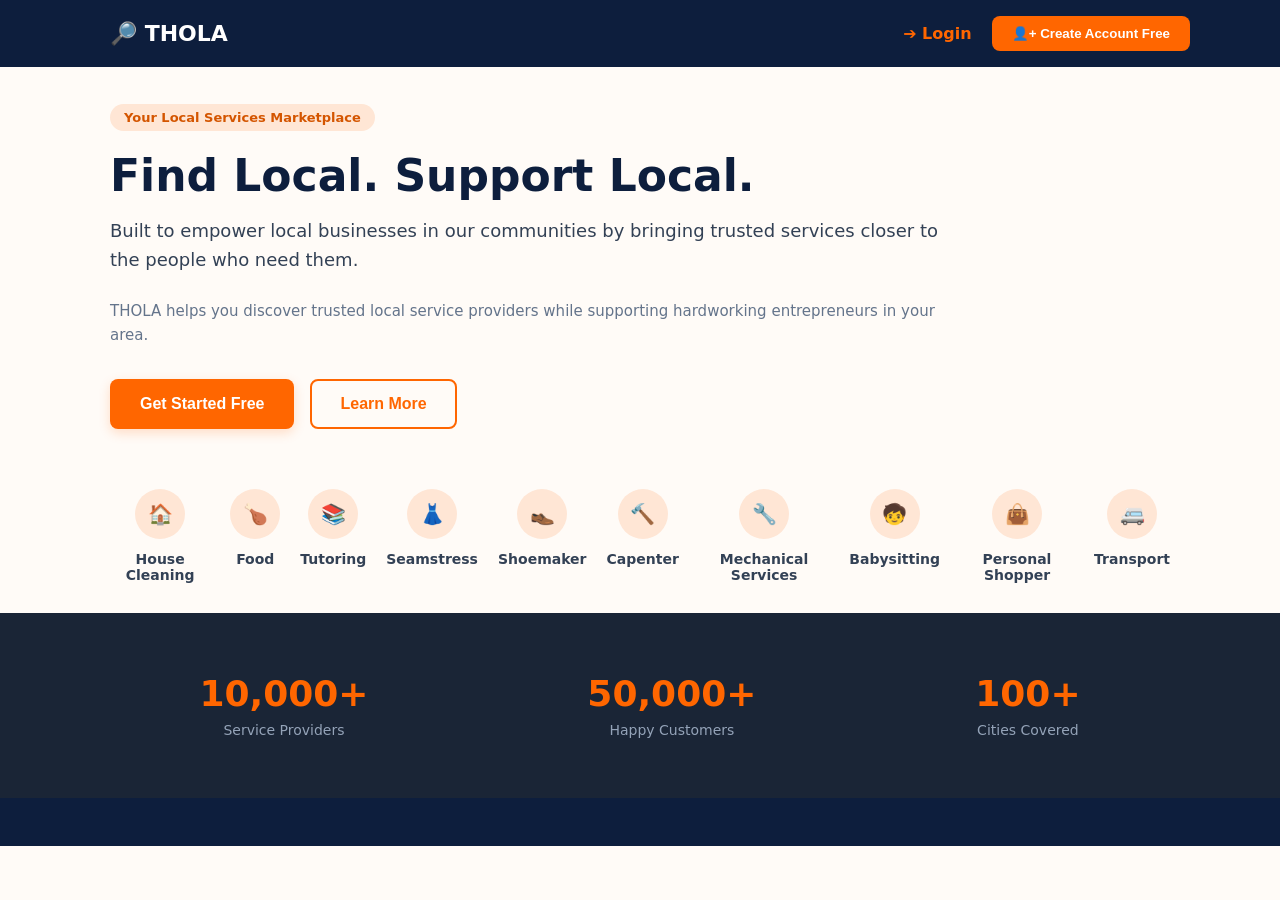
==== commit 9e62ad25: "Merge branch 'origin/Lutendo' resolving conflicts in favor of local changes" ====
--- a/html/index.html
+++ b/html/index.html
@@ -2,132 +2,128 @@
 <html lang="en">
 
 <head>
-    <meta charset="UTF-8">
-    <meta name="viewport" content="width=device-width, initial-scale=1.0">
-    <title>Thola Clone</title>
-    <link rel="stylesheet" href="../css/style.css">
+  <meta charset="UTF-8">
+  <meta name="viewport" content="width=device-width, initial-scale=1.0">
+  <title>Thola Clone</title>
+  <link rel="stylesheet" href="../css/style.css">
 </head>
 
 <body>
-    <!-- for the nav bar -->
-    <nav class="navbar">
-        <div class="nav-container">
-            <div class="logo">
-                <span class="logo-icon">&#128270;</span> THOLA
-            </div>
-            <div class="nav-actions">
-                <a href="login.html" class="login-link">➔ Login</a>
-                <a href="register.html">
-                    <button class="btn-nav">&#128100;+ Create Account Free</button>
-                </a>
-                <button id="theme-toggle" class="btn-toggle" aria-label="Toggle dark mode" data-tooltip="Dark Mode">
-                    <span class="icon-sun">☀️</span>
-                    <span class="icon-moon">🌙</span>
-                </button>
-            </div>
-        </div>
-    </nav>
+  <!-- for the nav bar -->
+  <nav class="navbar">
+    <div class="nav-container">
+      <div class="logo">
+        <span class="logo-icon">&#128270;</span> THOLA
+      </div>
+      <div class="nav-actions">
+        <a href="login.html" class="login-link">➔ Login</a>
+        <a href="create_user.html">
+          <button class="btn-nav">&#128100;+ Create Account Free</button>
+        </a>
+      </div>
+    </div>
+  </nav>
 
-    <!-- the hero section-->
-        <div class="hero-container">
-            <span class="badge">Your Local Services Marketplace</span>
+  <!-- the hero section-->
+  <div class="hero-container">
+    <span class="badge">Your Local Services Marketplace</span>
 
-            <h1>Find Local. Support Local.</h1>
+    <h1>Find Local. Support Local.</h1>
 
-            <p class="lead-text">
-                Built to empower local businesses in our communities by bringing trusted services closer to the people
-                who need them.
-            </p>
+    <p class="lead-text">
+      Built to empower local businesses in our communities by bringing trusted services closer to the people
+      who need them.
+    </p>
 
-            <p class="sub-text">
-                THOLA helps you discover trusted local service providers while supporting hardworking entrepreneurs in
-                your area.
-            </p>
+    <p class="sub-text">
+      THOLA helps you discover trusted local service providers while supporting hardworking entrepreneurs in
+      your area.
+    </p>
 
-            <!-- Buttons from previous step -->
-            <div class="button-group">
-                <a href="register.html">
-                    <button class="btn btn-create">Get Started Free</button>
-                </a>
-                <a href="learn-more.html">
-                    <button class="btn btn-learn-more">Learn More</button>
-                </a>
-            </div>
-        </div>
+    <!-- Buttons from previous step -->
+    <div class="button-group">
+      <a href="register.html">
+        <button class="btn btn-create">Get Started Free</button>
+      </a>
+      <a href="learn-more.html">
+        <button class="btn btn-learn-more">Learn More</button>
+      </a>
+    </div>
+  </div>
 
-    <!-- Services -->
-    <section class="services">
-        <div class="services-container">
+  <!-- Services -->
+  <section class="services">
+    <div class="services-container">
 
-            <div class="service-card">
-                <div class="icon-circle">&#127968;</div>
-                <h3>House Cleaning</h3>
-            </div>
+      <div class="service-card">
+        <div class="icon-circle">&#127968;</div>
+        <h3>House Cleaning</h3>
+      </div>
 
-            <div class="service-card">
-                <div class="icon-circle">&#127831;</div>
-                <h3>Food</h3>
-            </div>
+      <div class="service-card">
+        <div class="icon-circle">&#127831;</div>
+        <h3>Food</h3>
+      </div>
 
-            <div class="service-card">
-                <div class="icon-circle">&#128218;</div>
-                <h3>Tutoring</h3>
-            </div>
-            <div class="service-card">
-                <div class="icon-circle">&#128087;</div>
-                <h3>Seamstress</h3>
-            </div>
-            <div class="service-card">
-                <div class="icon-circle">&#128094;</div>
-                <h3>Shoemaker</h3>
-            </div>
-            <div class="service-card">
-                <div class="icon-circle">&#128296;</div>
-                <h3>Capenter</h3>
-            </div>
-            <div class="service-card">
-                <div class="icon-circle">&#128295;</div>
-                <h3>Mechanical Services</h3>
-            </div>
-            <div class="service-card">
-                <div class="icon-circle">&#129490;</div>
-                <h3>Babysitting</h3>
-            </div>
-            <div class="service-card">
-                <div class="icon-circle">&#128092;</div>
-                <h3>Personal Shopper</h3>
-            </div>
-            <div class="service-card">
-                <div class="icon-circle">&#128656;</div>
-                <h3>Transport</h3>
-            </div>
+      <div class="service-card">
+        <div class="icon-circle">&#128218;</div>
+        <h3>Tutoring</h3>
+      </div>
+      <div class="service-card">
+        <div class="icon-circle">&#128087;</div>
+        <h3>Seamstress</h3>
+      </div>
+      <div class="service-card">
+        <div class="icon-circle">&#128094;</div>
+        <h3>Shoemaker</h3>
+      </div>
+      <div class="service-card">
+        <div class="icon-circle">&#128296;</div>
+        <h3>Capenter</h3>
+      </div>
+      <div class="service-card">
+        <div class="icon-circle">&#128295;</div>
+        <h3>Mechanical Services</h3>
+      </div>
+      <div class="service-card">
+        <div class="icon-circle">&#129490;</div>
+        <h3>Babysitting</h3>
+      </div>
+      <div class="service-card">
+        <div class="icon-circle">&#128092;</div>
+        <h3>Personal Shopper</h3>
+      </div>
+      <div class="service-card">
+        <div class="icon-circle">&#128656;</div>
+        <h3>Transport</h3>
+      </div>
 
-        </div>
-    </section>
+    </div>
+  </section>
 
-    <!-- stats of users and customers -->
-    <section class="stats">
-        <div class="stats-container">
+  <!-- stats of users and customers -->
+  <section class="stats">
+    <div class="stats-container">
 
-            <div class="stat-item">
-                <div class="stat-number">10,000+</div>
-                <div class="stat-label">Service Providers</div>
-            </div>
+      <div class="stat-item">
+        <div class="stat-number">10,000+</div>
+        <div class="stat-label">Service Providers</div>
+      </div>
 
-            <div class="stat-item">
-                <div class="stat-number">50,000+</div>
-                <div class="stat-label">Happy Customers</div>
-            </div>
+      <div class="stat-item">
+        <div class="stat-number">50,000+</div>
+        <div class="stat-label">Happy Customers</div>
+      </div>
 
-            <div class="stat-item">
-                <div class="stat-number">100+</div>
-                <div class="stat-label">Cities Covered</div>
-            </div>
+      <div class="stat-item">
+        <div class="stat-number">100+</div>
+        <div class="stat-label">Cities Covered</div>
+      </div>
 
-        </div>
-    </section>
-    <footer></footer>
-    <script src="../js/script.js"></script>
+    </div>
+  </section>
+  <footer></footer>
+  <script src="../js/main.js"></script>
 
 </body>
 
--- a/css/style.css
+++ b/css/style.css
@@ -1,45 +1,21 @@
-
-:root {
-  --bg-page: #fffbf7;         
-  --text-main: #1e293b;       
-  --text-heading: #0d1e3d;    
-  --text-lead: #334155;       
-  --text-sub: #64748b;        
-  --bg-badge: #ffe6d5;        
-  --text-badge: #d45500;      
-  --text-service-h3: #334155; 
-}
-
-body.dark-mode {
-  --bg-page: #0f172a;         /* Dark slate background */
-  --text-main: #e2e8f0;       /* Crisp light text */
-  --text-heading: #f8fafc;    /* Bright white headings */
-  --text-lead: #cbd5e1;       /* Light gray lead text */
-  --text-sub: #94a3b8;        /* Slate sub text */
-  --bg-badge: #2e1f15;        /* Dark orange tint badge */
-  --text-badge: #ff8533;      /* Vibrant orange badge text */
-  --text-service-h3: #e2e8f0; /* Crisp light text for services */
-}
-
+/* --- used the stericde to the margin and padding of the page --- */
 * {
   margin: 0;
   padding: 0;
   box-sizing: border-box;
 }
-
 body {
   font-family: system-ui, -apple-system, sans-serif;
-  background-color: var(--bg-page); /* FIXED: Changed to variable */
-  color: var(--text-main);           /* FIXED: Changed to variable */
-  transition: background-color 0.3s ease, color 0.3s ease; /* Adds smooth transition fade */
-}
-
+  background-color: #fffbf7; /* this is the background colour for the pages */
+  color: #1e293b;
+}
+
+/* --- Navigation Bar --- */
 .navbar {
-  background-color: #0d1e3d; /* Dark navy color stays constant */
+  background-color: #0d1e3d; /* Dark navy color */
   color: #ffffff;
   padding: 16px 0;
 }
-
 .nav-container {
   max-width: 1100px;
   margin: 0 auto;
@@ -49,6 +25,7 @@
   padding-left: 20px;
 }
 
+/* THOLA LOGO */
 .logo {
   font-size: 22px;      
   font-weight: 800; 
@@ -59,98 +36,6 @@
   align-items: center;
   gap: 24px;
 }
-
-.btn-toggle {
-  background: none;
-  border: 2px solid #ff6600;
-  border-radius: 50%;
-  width: 40px;
-  height: 40px;
-  display: flex;
-  align-items: center;
-  justify-content: center;
-  cursor: pointer;
-  font-size: 18px;
-  transition: all 0.2s ease;
-}
-
-.btn-toggle:hover {
-  background-color: rgba(255, 102, 0, 0.1);
-  transform: scale(1.05);
-}
-
-.btn-toggle .icon-moon {
-  display: none;
-}
-.btn-toggle .icon-sun {
-  display: inline-block;
-}
-
-body.dark-mode .btn-toggle .icon-sun {
-  display: none;
-}
-body.dark-mode .btn-toggle .icon-moon {
-  display: inline-block;
-}
-body.dark-mode .btn-toggle {
-  border-color: #ffffff; 
-}
-
-.btn-toggle {
-  position: relative; 
-}
-
-
-.btn-toggle::after {
-  content: attr(data-tooltip); 
-  position: absolute;
-  top: 52px;  
-  left: 50%;
-  transform: translateX(-50%) translateY(-5px);
-  background-color: #1e293b; 
-  color: #ffffff; 
-  padding: 6px 12px;
-  border-radius: 6px;
-  font-size: 12px;
-  font-weight: 600;
-  white-space: nowrap;
-  opacity: 0; 
-  pointer-events: none;
-  box-shadow: 0 4px 12px rgba(0, 0, 0, 0.15);
-  transition: opacity 0.2s ease, transform 0.2s ease;
-}
-
-.btn-toggle::before {
-  content: "";
-  position: absolute;
-  top: 46px;                 /* Sits right on top of the speech bubble */
-  left: 50%;
-  transform: translateX(-50%);
-  border-width: 0 6px 6px 6px;
-  border-style: solid;
-  border-color: transparent transparent #1e293b transparent; /* Creates a clean upward triangle */
-  opacity: 0;
-  pointer-events: none;
-  transition: opacity 0.2s ease;
-}
-
-.btn-toggle:hover::after {
-  opacity: 1;
-  transform: translateX(-50%) translateY(0);
-}
-
-.btn-toggle:hover::before {
-  opacity: 1;
-}
-
-body.dark-mode .btn-toggle::after {
-  background-color: #ffffff;
-  color: #0f172a;
-}
-body.dark-mode .btn-toggle::before {
-  border-color: transparent transparent #ffffff transparent;
-}
-
 
 .login-link {
   color: #ff6600;
@@ -168,6 +53,7 @@
   cursor: pointer;
 }
 
+/* --- Hero Section --- */
 .hero {
   padding: 60px 0 40px 0;
 }
@@ -177,8 +63,8 @@
   padding: 0 20px;
 }
 .badge {
-  background-color: var(--bg-badge);
-  color: var(--text-badge);
+  background-color: #ffe6d5;
+  color: #d45500;
   padding: 6px 14px;
   border-radius: 20px;
   font-size: 13px;
@@ -187,7 +73,7 @@
 }
 h1 {
   font-size: 44px;
-  color: var(--text-heading);
+  color: #0d1e3d;
   margin: 24px 0 16px 0;
   font-weight: 800;
 }
@@ -197,16 +83,17 @@
   line-height: 1.6;
   max-width: 850px;
   margin-bottom: 24px;
-  color: var(--text-lead);
+  color: #334155;
 }
 .sub-text {
   font-size: 15px;
-  color: var(--text-sub);
+  color: #64748b;
   line-height: 1.6;
   max-width: 850px;
   margin-bottom: 32px;
 }
 
+/* --- buttons --- */
 .button-group {
   display: flex;
   gap: 16px;
@@ -222,6 +109,7 @@
   border: 2px solid transparent;
 }
 
+/* my two buttons in the hero section */
 .btn-create {
   background-color: #ff6600;
   color: #ffffff;
@@ -234,6 +122,7 @@
   color: #ff6600;
 }
 
+/* --- services --- */
 .services-container {
   max-width: 1100px;
   margin: 0 auto;
@@ -249,11 +138,10 @@
   align-items: center;
   text-align: center;
 }
-
 .icon-circle {
   width: 50px;
   height: 50px;
-  background-color: var(--bg-badge);
+  background-color: #ffe6d5;
   color: #ff6600;
   border-radius: 50%;
   display: flex;
@@ -262,13 +150,11 @@
   font-size: 20px;
   margin-bottom: 12px;
 }
-
 .service-card h3 {
   font-size: 14px;
   font-weight: 600;
-  color: var(--text-service-h3);
-}
-
+  color: #334155;
+}
 .image-card{
     display: flex;
     flex-direction: row;
@@ -277,8 +163,9 @@
     gap: 30px;
 }
 
+/* --- stats section --- */
 .stats {
-  background-color: #1a2536;
+  background-color: #1a2536; /* slightly ligher than the nav bar background */
   padding: 60px 0;
   width: 100%;
   margin-top: 30px;
@@ -289,7 +176,7 @@
   margin: 0 auto;
   padding: 0 20px;
   display: flex;
-  justify-content: space-around; 
+  justify-content: space-around; /* for added equal space around my divs */
   align-items: center;
   text-align: center;
   gap: 40px;
@@ -298,12 +185,12 @@
 .stat-item {
   display: flex;
   flex-direction: column;
-  gap: 8px; 
+  gap: 8px; /* for my vertical spacing between the number and text label */
 }
 
 .stat-number {
   font-size: 36px;
-  font-weight: 800; 
+  font-weight: 800; /* extra bold text weight like my logo */
   color: #ff6600;
 }
 
@@ -313,44 +200,213 @@
   color: #94a3b8; 
 }
 
+/* ===================================================
+   AUTH PAGES  –  Login & Create Account
+   =================================================== */
+
+/* Screen-reader-only labels */
+.sr-only {
+  position: absolute;
+  width: 1px;
+  height: 1px;
+  padding: 0;
+  margin: -1px;
+  overflow: hidden;
+  clip: rect(0, 0, 0, 0);
+  border: 0;
+}
+
+/* Full-screen wrapper */
+.auth-page {
+  display: flex;
+  align-items: center;
+  justify-content: center;
+  min-height: 100vh;
+  background: linear-gradient(135deg, #0d1e3d 0%, #1a2536 50%, #0d1e3d 100%);
+  padding: 24px;
+  position: relative;
+  overflow: hidden;
+}
+
+/* Subtle decorative circles in the background */
+.auth-page::before,
+.auth-page::after {
+  content: '';
+  position: absolute;
+  border-radius: 50%;
+  opacity: 0.07;
+  pointer-events: none;
+}
+.auth-page::before {
+  width: 500px;
+  height: 500px;
+  background: #ff6600;
+  top: -120px;
+  right: -120px;
+}
+.auth-page::after {
+  width: 360px;
+  height: 360px;
+  background: #ff6600;
+  bottom: -80px;
+  left: -80px;
+}
+
+/* Card */
+.auth-card {
+  width: 100%;
+  max-width: 420px;
+  background: rgba(255, 255, 255, 0.06);
+  backdrop-filter: blur(18px);
+  -webkit-backdrop-filter: blur(18px);
+  border: 1px solid rgba(255, 255, 255, 0.10);
+  border-radius: 20px;
+  padding: 48px 36px;
+  text-align: center;
+  position: relative;
+  z-index: 1;
+  animation: authCardIn 0.6s ease-out;
+}
+
+@keyframes authCardIn {
+  from { opacity: 0; transform: translateY(24px) scale(0.97); }
+  to   { opacity: 1; transform: translateY(0)    scale(1);    }
+}
+
+/* Title & subtitle */
+.auth-title {
+  font-size: 28px;
+  font-weight: 800;
+  color: #ffffff;
+  margin: 0 0 6px 0;
+  letter-spacing: -0.3px;
+}
+
+.auth-subtitle {
+  font-size: 15px;
+  color: #94a3b8;
+  margin-bottom: 32px;
+  font-weight: 400;
+}
+
+/* Form layout */
+.auth-form {
+  display: flex;
+  flex-direction: column;
+  gap: 16px;
+}
+
+/* Inputs */
+.auth-input {
+  width: 100%;
+  padding: 14px 18px;
+  font-size: 15px;
+  font-family: inherit;
+  color: #ffffff;
+  background: rgba(255, 255, 255, 0.08);
+  border: 1px solid rgba(255, 255, 255, 0.12);
+  border-radius: 10px;
+  outline: none;
+  transition: border-color 0.3s ease, background 0.3s ease, box-shadow 0.3s ease;
+}
+
+.auth-input::placeholder {
+  color: #64748b;
+}
+
+.auth-input:focus {
+  border-color: #ff6600;
+  background: rgba(255, 255, 255, 0.12);
+  box-shadow: 0 0 0 3px rgba(255, 102, 0, 0.18);
+}
+
+/* Submit button */
+.auth-button {
+  width: 100%;
+  padding: 14px;
+  font-size: 16px;
+  font-weight: 700;
+  font-family: inherit;
+  color: #ffffff;
+  background: linear-gradient(135deg, #ff6600 0%, #e65c00 100%);
+  border: none;
+  border-radius: 10px;
+  cursor: pointer;
+  margin-top: 8px;
+  transition: transform 0.2s ease, box-shadow 0.25s ease;
+  box-shadow: 0 4px 16px rgba(255, 102, 0, 0.25);
+}
+
+.auth-button:hover {
+  transform: translateY(-2px);
+  box-shadow: 0 8px 24px rgba(255, 102, 0, 0.35);
+}
+
+.auth-button:active {
+  transform: translateY(0);
+  box-shadow: 0 2px 8px rgba(255, 102, 0, 0.2);
+}
+
+/* Footer link */
+.auth-switch {
+  margin-top: 28px;
+  font-size: 14px;
+  color: #94a3b8;
+}
+
+.auth-link {
+  color: #ff6600;
+  text-decoration: none;
+  font-weight: 600;
+  transition: color 0.2s ease;
+}
+
+.auth-link:hover {
+  color: #ff8533;
+  text-decoration: underline;
+}
+
+/* for responsiveness of screens 768 pixels wide or smaller e.g phones */
 @media screen and (max-width: 768px) {
+  
+
   body {
-    overflow-x: hidden; 
-  }
-
+    overflow-x: hidden; /* gets rid of horizontal scrolling */
+  }
+
+  /* --- nsv bar --- */
   .nav-container {
-    flex-direction: column; 
+    flex-direction: column; /* Stacking */
     gap: 16px;
     text-align: center;
     padding: 10px;
   }
-
   .nav-actions {
     width: 100%;
-    justify-content: center; 
+    justify-content: center; /* centers nav on mobile */
     gap: 16px;
   }
 
+  /* --- Hero Section --- */
   .hero {
     padding: 40px 0;
-    text-align: center; 
-  }
-
+    text-align: center; /* for mobiles centered */
+  }
   h1 {
-    font-size: 32px; 
+    font-size: 32px; /* decreases for mobile */
     line-height: 1.2;
     margin: 16px 0;
   }
-
   .lead-text {
     font-size: 16px;
   }
-
   .sub-text {
     font-size: 14px;
     margin-bottom: 24px;
   }
 
+  /* --- buttons --- */
+  /* stacks buttons vertically */
   .button-group {
     flex-direction: column; 
     width: 100%;
@@ -358,11 +414,14 @@
     margin-bottom: 40px;
   }
 
+  /* makes buttons full-width  */
   .btn {
     width: 100%; 
     padding: 14px 20px;
   }
 
+  /* --- services --- */
+  /* stacks the service icons vertically */
   .services-container {
     flex-direction: column; 
     gap: 32px;
@@ -371,64 +430,672 @@
     width: 100%;
   }
 
+  /* --- stats section --- */
+  /* stacks numeric cards vertically */
   .stats-container {
     flex-direction: column; 
     gap: 32px;
     padding: 0 40px;
   }
-
   .stat-number {
     font-size: 32px;
   }
-}
-
-/* ==========================================
-   MAIN LANDING PAGE FOOTER
-   ========================================== */
-.main-footer {
-  background-color: #0d1e3d; /* Matches your constant navbar color */
-  color: #ffffff;
-  padding: 40px 0;
-  width: 100%;
-}
-
-.footer-container {
-  max-width: 1100px; /* Aligns content perfectly with your header/hero grid */
-  margin: 0 auto;
-  padding: 0 20px;
-  display: flex;
-  justify-content: space-between;
-  align-items: center;
-}
-
-.footer-copy {
-  font-size: 14px;
-  color: #94a3b8; /* Uses your crisp slate text configuration */
-  font-weight: 500;
-}
-
-.footer-nav {
-  display: flex;
-  gap: 20px;
-  flex-wrap: wrap;
-}
-
-.footer-nav a {
-  color: #ffffff;
-  text-decoration: none;
-  font-size: 14px;
-  font-weight: 600;
-  transition: color 0.2s ease, transform 0.2s ease;
-}
-
-/* Hover effects utilizing Thola Core Orange Accent */
-.footer-nav a:hover {
+
+  /* --- auth pages --- */
+  .auth-card {
+    padding: 36px 24px;
+  }
+  .auth-title {
+    font-size: 24px;
+  }
+}
+
+/* ===================================================
+   DASHBOARD + PROFILE STYLES (NEW)
+   =================================================== */
+
+/* Dashboard Page */
+.dashboard-page { background-color: #fffbf7; min-height: 100vh; }
+
+.welcome-banner { background-color: #0d1e3d; color: #ffffff; padding: 28px 0; }
+
+.welcome-container { 
+    max-width: 1100px; 
+    margin: 0 auto; 
+    padding: 0 20px; 
+    display: flex; 
+    justify-content: space-between; 
+    align-items: center; 
+}
+
+.welcome-text h2 { font-size: 22px; font-weight: 800; color: #ffffff; margin-bottom: 4px; }
+.welcome-text p { font-size: 14px; color: #94a3b8; }
+
+.post-btn { 
+    background-color: #ff6600; 
+    color: #ffffff; 
+    border: none; 
+    padding: 12px 24px; 
+    border-radius: 8px; 
+    font-weight: 800; 
+    font-size: 15px; 
+    cursor: pointer; 
+    text-decoration: none; 
+}
+
+.search-bar-section { background-color: #ffffff; border-bottom: 1px solid #e2e8f0; padding: 16px 0; }
+
+.search-bar-container { 
+    max-width: 1100px; 
+    margin: 0 auto; 
+    padding: 0 20px; 
+    display: flex; 
+    gap: 12px; 
+    align-items: center; 
+    flex-wrap: wrap; 
+}
+
+.search-input { 
+    flex: 1; 
+    padding: 12px 16px; 
+    border: 1px solid #e2e8f0; 
+    border-radius: 8px; 
+    font-size: 15px; 
+    font-family: inherit; 
+    background-color: #f8fafc; 
+    color: #1e293b; 
+    outline: none; 
+    min-width: 200px; 
+}
+
+.search-input:focus { border-color: #ff6600; box-shadow: 0 0 0 3px rgba(255,102,0,0.1); }
+.search-input::placeholder { color: #94a3b8; }
+
+.filter-select { 
+    padding: 12px 16px; 
+    border: 1px solid #e2e8f0; 
+    border-radius: 8px; 
+    font-size: 14px; 
+    font-family: inherit; 
+    background-color: #f8fafc; 
+    color: #1e293b; 
+    outline: none; 
+    cursor: pointer; 
+}
+
+.filter-select:focus { border-color: #ff6600; }
+
+.search-btn { 
+    background-color: #ff6600; 
+    color: #ffffff; 
+    border: none; 
+    padding: 12px 24px; 
+    border-radius: 8px; 
+    font-weight: 700; 
+    font-size: 15px; 
+    cursor: pointer; 
+    white-space: nowrap; 
+}
+
+.filter-tabs { 
+    max-width: 1100px; 
+    margin: 24px auto 0; 
+    padding: 0 20px; 
+    display: flex; 
+    gap: 10px; 
+    flex-wrap: wrap; 
+}
+
+.tab-btn { 
+    padding: 8px 20px; 
+    border-radius: 20px; 
+    border: 2px solid #e2e8f0; 
+    background-color: #ffffff; 
+    color: #64748b; 
+    font-size: 14px; 
+    font-weight: 600; 
+    cursor: pointer; 
+    font-family: inherit; 
+    transition: all 0.2s ease; 
+}
+
+.tab-btn.active { background-color: #ff6600; border-color: #ff6600; color: #ffffff; }
+.tab-btn:hover { border-color: #ff6600; color: #ff6600; }
+.tab-btn.active:hover { color: #ffffff; }
+
+.listings-section { max-width: 1100px; margin: 24px auto 60px; padding: 0 20px; }
+
+.listings-header { display: flex; justify-content: space-between; align-items: center; margin-bottom: 20px; }
+.listings-header h3 { font-size: 18px; font-weight: 800; color: #0d1e3d; }
+.listings-header span { font-size: 14px; color: #64748b; }
+
+.listings-grid { 
+    display: grid; 
+    grid-template-columns: repeat(auto-fill, minmax(300px, 1fr)); 
+    gap: 20px; 
+}
+
+.listing-card { 
+    background-color: #ffffff; 
+    border: 1px solid #e2e8f0; 
+    border-radius: 12px; 
+    padding: 20px; 
+    display: flex; 
+    flex-direction: column; 
+    gap: 12px; 
+    transition: box-shadow 0.2s ease; 
+}
+
+.listing-card:hover { box-shadow: 0 4px 16px rgba(0,0,0,0.08); }
+.listing-card.hidden { display: none; }
+
+.card-top { display: flex; justify-content: space-between; align-items: flex-start; }
+
+.category-badge { 
+    background-color: #ffe6d5; 
+    color: #d45500; 
+    padding: 4px 12px; 
+    border-radius: 20px; 
+    font-size: 12px; 
+    font-weight: 600; 
+}
+.category-badge.goods { background-color: #e0f2fe; color: #0369a1; }
+
+.card-icon { 
+    width: 44px; height: 44px; 
+    background-color: #ffe6d5; 
+    color: #ff6600; 
+    border-radius: 50%; 
+    display: flex; 
+    align-items: center; 
+    justify-content: center; 
+    font-size: 20px; 
+}
+
+.card-title { font-size: 16px; font-weight: 800; color: #0d1e3d; margin: 0; }
+.card-description { font-size: 14px; color: #64748b; line-height: 1.5; margin: 0; }
+.card-price { font-size: 20px; font-weight: 800; color: #ff6600; }
+.card-price span { font-size: 13px; color: #94a3b8; font-weight: 500; }
+
+.card-seller { 
+    display: flex; 
+    align-items: center; 
+    gap: 10px; 
+    padding-top: 12px; 
+    border-top: 1px solid #f1f5f9; 
+}
+
+.seller-avatar { 
+    width: 36px; height: 36px; 
+    border-radius: 50%; 
+    background-color: #0d1e3d; 
+    color: #ffffff; 
+    display: flex; 
+    align-items: center; 
+    justify-content: center; 
+    font-size: 13px; 
+    font-weight: 800; 
+    flex-shrink: 0; 
+}
+
+.seller-info { flex: 1; }
+.seller-name { font-size: 13px; font-weight: 700; color: #1e293b; display: flex; align-items: center; gap: 6px; }
+.verified-badge { background-color: #dcfce7; color: #166534; font-size: 10px; font-weight: 700; padding: 2px 8px; border-radius: 20px; }
+.seller-location { font-size: 12px; color: #94a3b8; margin-top: 2px; }
+.star-rating { font-size: 13px; color: #ff6600; font-weight: 700; }
+
+.card-actions { display: flex; gap: 10px; }
+
+.btn-book { 
+    flex: 1; 
+    background-color: #ff6600; 
+    color: #ffffff; 
+    border: none; 
+    padding: 10px 16px; 
+    border-radius: 8px; 
+    font-size: 14px; 
+    font-weight: 700; 
+    cursor: pointer; 
+    font-family: inherit; 
+}
+
+.btn-offer { 
+    flex: 1; 
+    background-color: transparent; 
+    color: #ff6600; 
+    border: 2px solid #ff6600; 
+    padding: 10px 16px; 
+    border-radius: 8px; 
+    font-size: 14px; 
+    font-weight: 700; 
+    cursor: pointer; 
+    font-family: inherit; 
+}
+
+.no-results { 
+    text-align: center; 
+    padding: 60px 20px; 
+    color: #94a3b8; 
+    font-size: 16px; 
+    display: none; 
+}
+.no-results.visible { display: block; }
+
+/* Profile Page */
+.profile-page { background-color: #fffbf7; min-height: 100vh; }
+
+.profile-header { background-color: #0d1e3d; padding: 40px 0 60px; }
+.profile-header-container { 
+    max-width: 1100px; 
+    margin: 0 auto; 
+    padding: 0 20px; 
+    display: flex; 
+    align-items: center; 
+    gap: 24px; 
+}
+
+.avatar-large { 
+    width: 90px; height: 90px; 
+    border-radius: 50%; 
+    background-color: #ff6600; 
+    color: #ffffff; 
+    display: flex; 
+    align-items: center; 
+    justify-content: center; 
+    font-size: 32px; 
+    font-weight: 800; 
+    flex-shrink: 0; 
+    border: 4px solid rgba(255,255,255,0.2); 
+}
+
+.profile-header-info { flex: 1; }
+.profile-name { font-size: 26px; font-weight: 800; color: #ffffff; margin-bottom: 6px; display: flex; align-items: center; gap: 12px; }
+.profile-verified { background-color: #dcfce7; color: #166534; font-size: 12px; font-weight: 700; padding: 4px 12px; border-radius: 20px; }
+.profile-location { font-size: 14px; color: #94a3b8; margin-bottom: 8px; }
+.profile-rating { font-size: 15px; color: #ff6600; font-weight: 700; }
+.profile-rating span { color: #94a3b8; font-weight: 400; font-size: 13px; }
+
+.profile-edit-btn { 
+    background-color: transparent; 
+    border: 2px solid #ff6600; 
+    color: #ff6600; 
+    padding: 10px 24px; 
+    border-radius: 8px; 
+    font-weight: 700; 
+    font-size: 14px; 
+    cursor: pointer; 
+    font-family: inherit; 
+    white-space: nowrap; 
+}
+
+.profile-stats { 
+    max-width: 1100px; 
+    margin: -30px auto 0; 
+    padding: 0 20px; 
+    display: grid; 
+    grid-template-columns: repeat(4, 1fr); 
+    gap: 16px; 
+    position: relative; 
+    z-index: 1; 
+}
+
+.stat-card { background-color: #ffffff; border: 1px solid #e2e8f0; border-radius: 12px; padding: 20px; text-align: center; }
+.stat-card-number { font-size: 28px; font-weight: 800; color: #ff6600; }
+.stat-card-label { font-size: 13px; color: #64748b; margin-top: 4px; }
+
+.profile-content { 
+    max-width: 1100px; 
+    margin: 32px auto 60px; 
+    padding: 0 20px; 
+    display: grid; 
+    grid-template-columns: 1fr 2fr; 
+    gap: 24px; 
+}
+
+.profile-panel { 
+    background-color: #ffffff; 
+    border: 1px solid #e2e8f0; 
+    border-radius: 12px; 
+    padding: 24px; 
+}
+
+.panel-title { 
+    font-size: 16px; 
+    font-weight: 800; 
+    color: #0d1e3d; 
+    margin-bottom: 16px; 
+    padding-bottom: 12px; 
+    border-bottom: 1px solid #f1f5f9; 
+}
+
+.info-row { display: flex; justify-content: space-between; align-items: center; padding: 10px 0; border-bottom: 1px solid #f8fafc; }
+.info-label { font-size: 13px; color: #64748b; }
+.info-value { font-size: 13px; font-weight: 600; color: #1e293b; }
+.info-value.verified { color: #166534; }
+
+.skills-list { display: flex; flex-wrap: wrap; gap: 8px; margin-top: 8px; }
+.skill-tag { background-color: #ffe6d5; color: #d45500; padding: 6px 14px; border-radius: 20px; font-size: 13px; font-weight: 600; }
+
+.tabs-row { display: flex; gap: 4px; margin-bottom: 20px; border-bottom: 2px solid #f1f5f9; }
+.profile-tab { 
+    padding: 10px 20px; 
+    font-size: 14px; 
+    font-weight: 600; 
+    color: #64748b; 
+    background: none; 
+    border: none; 
+    cursor: pointer; 
+    font-family: inherit; 
+    border-bottom: 3px solid transparent; 
+    margin-bottom: -2px; 
+}
+.profile-tab.active { color: #ff6600; border-bottom-color: #ff6600; }
+
+.my-listings-grid { display: grid; grid-template-columns: repeat(auto-fill, minmax(240px, 1fr)); gap: 16px; }
+.my-listing-card { 
+    background-color: #ffffff; 
+    border: 1px solid #e2e8f0; 
+    border-radius: 10px; 
+    padding: 16px; 
+    display: flex; 
+    flex-direction: column; 
+    gap: 8px; 
+}
+.my-listing-card:hover { box-shadow: 0 4px 12px rgba(0,0,0,0.06); }
+
+.my-card-top { display: flex; justify-content: space-between; align-items: center; }
+.my-card-title { font-size: 14px; font-weight: 800; color: #0d1e3d; }
+.my-card-price { font-size: 16px; font-weight: 800; color: #ff6600; }
+.my-card-stats { display: flex; gap: 12px; font-size: 12px; color: #94a3b8; }
+.my-card-actions { display: flex; gap: 8px; margin-top: 4px; }
+
+.btn-edit { 
+    flex: 1; background-color: transparent; color: #0d1e3d; border: 1px solid #e2e8f0; 
+    padding: 8px; border-radius: 6px; font-size: 13px; font-weight: 600; cursor: pointer; 
+}
+.btn-delete { 
+    flex: 1; background-color: transparent; color: #dc2626; border: 1px solid #fee2e2; 
+    padding: 8px; border-radius: 6px; font-size: 13px; font-weight: 600; cursor: pointer; 
+}
+
+.review-item { padding: 16px 0; border-bottom: 1px solid #f1f5f9; }
+.review-item:last-child { border-bottom: none; }
+.review-top { display: flex; justify-content: space-between; align-items: center; margin-bottom: 6px; }
+.reviewer-name { font-size: 14px; font-weight: 700; color: #1e293b; }
+.review-stars { color: #ff6600; font-size: 14px; }
+.review-date { font-size: 12px; color: #94a3b8; }
+.review-text { font-size: 14px; color: #64748b; line-height: 1.5; }
+
+.transaction-item { display: flex; justify-content: space-between; align-items: center; padding: 14px 0; border-bottom: 1px solid #f1f5f9; }
+.transaction-item:last-child { border-bottom: none; }
+.transaction-info h4 { font-size: 14px; font-weight: 700; color: #1e293b; margin-bottom: 4px; }
+.transaction-info p { font-size: 13px; color: #94a3b8; }
+.transaction-amount { font-size: 16px; font-weight: 800; color: #166534; }
+.transaction-status { font-size: 12px; padding: 3px 10px; border-radius: 20px; font-weight: 600; }
+.status-completed { background-color: #dcfce7; color: #166534; }
+.status-pending { background-color: #fef9c3; color: #854d0e; }
+
+/* Footer */
+footer { 
+    background-color: #0d1e3d; 
+    color: #94a3b8; 
+    text-align: center; 
+    padding: 24px 20px; 
+    font-size: 14px; 
+}
+
+footer a { 
+    color: #ff6600; 
+    text-decoration: none; 
+    margin: 0 12px; 
+}
+
+/* ===================================================
+   RESPONSIVE DESIGN
+   =================================================== */
+@media screen and (max-width: 768px) {
+    body { overflow-x: hidden; }
+
+    .nav-container { flex-direction: column; gap: 16px; text-align: center; padding: 10px; }
+    .nav-actions { width: 100%; justify-content: center; gap: 16px; }
+
+    .hero { padding: 40px 0; text-align: center; }
+    h1 { font-size: 32px; line-height: 1.2; margin: 16px 0; }
+    .lead-text { font-size: 16px; }
+    .sub-text { font-size: 14px; margin-bottom: 24px; }
+
+    .button-group { flex-direction: column; width: 100%; gap: 12px; margin-bottom: 40px; }
+    .btn { width: 100%; padding: 14px 20px; }
+
+    .services-container { flex-direction: column; gap: 32px; }
+    .service-card { width: 100%; }
+
+    .stats-container { flex-direction: column; gap: 32px; padding: 0 40px; }
+    .stat-number { font-size: 32px; }
+
+    /* Dashboard Responsive */
+    .welcome-container { flex-direction: column; gap: 16px; text-align: center; }
+    .post-btn { width: 100%; text-align: center; display: block; }
+    .search-bar-container { flex-direction: column; }
+    .search-input, .filter-select, .search-btn { width: 100%; }
+    .listings-grid { grid-template-columns: 1fr; }
+    .card-actions { flex-direction: column; }
+
+    /* Profile Responsive */
+    .profile-header-container { flex-direction: column; text-align: center; }
+    .profile-name { justify-content: center; flex-wrap: wrap; }
+    .profile-stats { grid-template-columns: repeat(2, 1fr); }
+    .profile-content { grid-template-columns: 1fr; }
+    .my-listings-grid { grid-template-columns: 1fr; }
+
+    .auth-card { padding: 36px 24px; }
+    .auth-title { font-size: 24px; }
+}
+
+/* =============================================================
+   CHAT STYLES 
+   ============================================================= */
+.chat-layout {
+  max-width:1200px; margin:32px auto 80px; padding:0 32px;
+  display:grid; grid-template-columns:300px 1fr; gap:20px; height:calc(100vh - 200px);
+}
+.chat-sidebar {
+  background:#ffffff; border:1px solid #e2e8f0; border-radius:12px;
+  display:flex; flex-direction:column; overflow:hidden;
+}
+.chat-window {
+  background:#ffffff; border:1px solid #e2e8f0; border-radius:12px;
+  display:flex; flex-direction:column; overflow:hidden;
+}
+.chat-messages {
+  flex:1; overflow-y:auto; padding:24px;
+  display:flex; flex-direction:column; gap:16px;
+  background:#f8f9fa;
+}
+.message-bubble {
+  padding:12px 16px; border-radius:12px; font-size:14px; line-height:1.5;
+}
+.message-bubble.sent {
+  background:#ff6600; color:white;
+  align-self:flex-end;
+  border-bottom-right-radius:4px;
+}
+.message-bubble.received {
+  background:#f1f5f9; color:#1e293b;
+  align-self:flex-start;
+  border-bottom-left-radius:4px;
+}
+.chat-input-row {
+  padding:16px 24px; border-top:1px solid #e2e8f0;
+  display:flex; gap:10px; align-items:flex-end;
+}
+.chat-input {
+  flex:1; padding:12px 16px; min-height:44px; resize:none;
+  background:#f8f9fa; border:1px solid #e2e8f0;
+  border-radius:8px; outline:none;
+}
+.chat-send-btn {
+  background:#ff6600; color:white; border:none;
+  width:44px; height:44px; border-radius:8px;
+}
+
+/* ===================================================
+   EXTRA NAV & QUICK LINK STYLES
+   =================================================== */
+.nav-actions a.login-link {
+  padding: 8px 12px;
+  border-radius: 6px;
+  transition: all 0.2s ease;
+}
+.nav-actions a.login-link:hover {
+  background-color: rgba(255,102,0,0.1);
   color: #ff6600;
 }
-
-/* Dark Mode specific background override if you prefer the footer adapting to canvas */
-body.dark-mode .main-footer {
-  background-color: #090f1d; /* Slightly darker shade of navy for deep contrast in dark mode */
-  border-top: 1px solid rgba(255, 255, 255, 0.05);
-}
-
+.navbar .nav-actions {
+  gap: 8px;
+}
+/* ── DARK MODE ── */
+[data-theme="dark"] body                  { background-color: #0A0907; color: #F0EBE2; }
+[data-theme="dark"] .navbar               { background-color: #080705; border-bottom: 1px solid rgba(255,255,255,0.06); }
+[data-theme="dark"] .logo                 { color: #F0EBE2; }
+[data-theme="dark"] .login-link           { color: #D4A96A; }
+[data-theme="dark"] .btn-nav              { background-color: #D4A96A; color: #0A0907; }
+[data-theme="dark"] h1                    { color: #F0EBE2; }
+[data-theme="dark"] .lead-text            { color: #A09880; }
+[data-theme="dark"] .sub-text             { color: #655E52; }
+[data-theme="dark"] .badge                { background-color: rgba(212,169,106,0.12); color: #D4A96A; }
+[data-theme="dark"] .icon-circle          { background-color: rgba(212,169,106,0.12); color: #D4A96A; }
+[data-theme="dark"] .service-card h3      { color: #A09880; }
+[data-theme="dark"] .welcome-banner       { background-color: #080705; }
+[data-theme="dark"] .welcome-text h2      { color: #F0EBE2; }
+[data-theme="dark"] .welcome-text p       { color: #655E52; }
+[data-theme="dark"] .search-bar-section   { background-color: #141210; border-bottom-color: rgba(255,255,255,0.06); }
+[data-theme="dark"] .search-input         { background-color: #1C1915; border-color: rgba(255,255,255,0.08); color: #F0EBE2; }
+[data-theme="dark"] .search-input::placeholder { color: #655E52; }
+[data-theme="dark"] .search-input:focus   { border-color: #D4A96A; box-shadow: 0 0 0 3px rgba(212,169,106,0.15); }
+[data-theme="dark"] .filter-select        { background-color: #1C1915; border-color: rgba(255,255,255,0.08); color: #F0EBE2; }
+[data-theme="dark"] .filter-select:focus  { border-color: #D4A96A; }
+[data-theme="dark"] .search-btn           { background-color: #D4A96A; color: #0A0907; }
+[data-theme="dark"] .tab-btn              { background-color: #1C1915; border-color: rgba(255,255,255,0.08); color: #A09880; }
+[data-theme="dark"] .tab-btn:hover        { border-color: #D4A96A; color: #D4A96A; background-color: #1C1915; }
+[data-theme="dark"] .tab-btn.active       { background-color: #D4A96A; border-color: #D4A96A; color: #0A0907; }
+[data-theme="dark"] .tab-btn.active:hover { color: #0A0907; }
+[data-theme="dark"] .listings-header h3   { color: #F0EBE2; }
+[data-theme="dark"] .listings-header span { color: #655E52; }
+[data-theme="dark"] .listing-card         { background-color: #141210; border-color: rgba(255,255,255,0.07); }
+[data-theme="dark"] .listing-card:hover   { box-shadow: 0 8px 32px rgba(0,0,0,0.5); border-color: rgba(212,169,106,0.3); }
+[data-theme="dark"] .card-title           { color: #F0EBE2; }
+[data-theme="dark"] .card-description     { color: #A09880; }
+[data-theme="dark"] .card-price           { color: #D4A96A; }
+[data-theme="dark"] .card-price span      { color: #655E52; }
+[data-theme="dark"] .card-seller          { border-top-color: rgba(255,255,255,0.06); }
+[data-theme="dark"] .seller-avatar        { background-color: #1C1915; color: #D4A96A; }
+[data-theme="dark"] .seller-name          { color: #F0EBE2; }
+[data-theme="dark"] .seller-location      { color: #655E52; }
+[data-theme="dark"] .star-rating          { color: #D4A96A; }
+[data-theme="dark"] .category-badge       { background-color: rgba(212,169,106,0.12); color: #D4A96A; }
+[data-theme="dark"] .category-badge.goods { background-color: rgba(59,130,246,0.15); color: #60A5FA; }
+[data-theme="dark"] .card-icon            { background-color: rgba(212,169,106,0.12); color: #D4A96A; }
+[data-theme="dark"] .btn-book             { background-color: #D4A96A; color: #0A0907; }
+[data-theme="dark"] .btn-offer            { color: #D4A96A; border-color: #D4A96A; }
+[data-theme="dark"] .btn-offer:hover      { background-color: rgba(212,169,106,0.12); }
+[data-theme="dark"] .no-results           { color: #655E52; }
+[data-theme="dark"] .stats                { background-color: #080705; }
+[data-theme="dark"] .dashboard-page       { background-color: #0A0907; }
+[data-theme="dark"] footer                { background-color: #080705; color: rgba(240,235,226,0.4); }
+[data-theme="dark"] footer a              { color: #D4A96A; }
+ 
+/* Profile dark */
+[data-theme="dark"] .profile-page         { background-color: #0A0907; }
+[data-theme="dark"] .profile-header       { background-color: #080705; }
+[data-theme="dark"] .profile-panel        { background-color: #141210; border-color: rgba(255,255,255,0.07); }
+[data-theme="dark"] .panel-title          { color: #F0EBE2; border-bottom-color: rgba(255,255,255,0.06); }
+[data-theme="dark"] .info-row             { border-bottom-color: rgba(255,255,255,0.04); }
+[data-theme="dark"] .info-label           { color: #655E52; }
+[data-theme="dark"] .info-value           { color: #F0EBE2; }
+[data-theme="dark"] .info-value.verified  { color: #6FCF85; }
+[data-theme="dark"] .skill-tag            { background-color: rgba(212,169,106,0.12); color: #D4A96A; }
+[data-theme="dark"] .stat-card            { background-color: #141210; border-color: rgba(255,255,255,0.07); }
+[data-theme="dark"] .stat-card-number     { color: #D4A96A; }
+[data-theme="dark"] .stat-card-label      { color: #655E52; }
+[data-theme="dark"] .tabs-row             { border-bottom-color: rgba(255,255,255,0.06); }
+[data-theme="dark"] .profile-tab          { color: #655E52; }
+[data-theme="dark"] .profile-tab.active   { color: #D4A96A; border-bottom-color: #D4A96A; }
+[data-theme="dark"] .my-listing-card      { background-color: #1C1915; border-color: rgba(255,255,255,0.07); }
+[data-theme="dark"] .my-card-title        { color: #F0EBE2; }
+[data-theme="dark"] .my-card-price        { color: #D4A96A; }
+[data-theme="dark"] .my-card-stats        { color: #655E52; }
+[data-theme="dark"] .btn-edit             { color: #F0EBE2; border-color: rgba(255,255,255,0.12); }
+[data-theme="dark"] .btn-delete           { color: #F07070; border-color: rgba(155,28,28,0.3); }
+[data-theme="dark"] .review-item          { border-bottom-color: rgba(255,255,255,0.06); }
+[data-theme="dark"] .reviewer-name        { color: #F0EBE2; }
+[data-theme="dark"] .review-text          { color: #A09880; }
+[data-theme="dark"] .review-date          { color: #655E52; }
+[data-theme="dark"] .review-stars         { color: #D4A96A; }
+[data-theme="dark"] .transaction-item     { border-bottom-color: rgba(255,255,255,0.06); }
+[data-theme="dark"] .transaction-info h4  { color: #F0EBE2; }
+[data-theme="dark"] .transaction-info p   { color: #655E52; }
+[data-theme="dark"] .transaction-amount   { color: #6FCF85; }
+[data-theme="dark"] .status-completed     { background-color: rgba(26,107,46,0.18); color: #6FCF85; }
+[data-theme="dark"] .status-pending       { background-color: rgba(146,97,10,0.18); color: #F0C070; }
+ 
+/* Report/Search page dark */
+[data-theme="dark"] .listings-section textarea { background-color: #1C1915; color: #F0EBE2; border-color: rgba(255,255,255,0.08); }
+[data-theme="dark"] div[style*="background: white"],
+[data-theme="dark"] div[style*="background: #fff"],
+[data-theme="dark"] div[style*="background-color: white"],
+[data-theme="dark"] div[style*="background-color: #fff"] { background-color: #141210 !important; color: #F0EBE2 !important; border-color: rgba(255,255,255,0.07) !important; }
+ 
+/* Chat dark */
+[data-theme="dark"] .chat-sidebar         { background-color: #141210; border-color: rgba(255,255,255,0.07); }
+[data-theme="dark"] .chat-window          { background-color: #141210; border-color: rgba(255,255,255,0.07); }
+[data-theme="dark"] .chat-messages        { background-color: #0A0907; }
+[data-theme="dark"] .message-bubble.received { background-color: #1C1915; color: #F0EBE2; }
+[data-theme="dark"] .message-bubble.sent     { background-color: #D4A96A; color: #0A0907; }
+[data-theme="dark"] .chat-input           { background-color: #1C1915; border-color: rgba(255,255,255,0.08); color: #F0EBE2; }
+[data-theme="dark"] .chat-send-btn        { background-color: #D4A96A; color: #0A0907; }
+ 
+/* ── THEME TOGGLE BUTTON ── */
+.theme-toggle {
+    width: 44px;
+    height: 24px;
+    border-radius: 999px;
+    background-color: rgba(255,255,255,0.12);
+    border: 1px solid rgba(255,255,255,0.2);
+    position: relative;
+    cursor: pointer;
+    display: inline-flex;
+    align-items: center;
+    padding: 2px;
+    transition: background 0.2s ease;
+    vertical-align: middle;
+    flex-shrink: 0;
+}
+.toggle-knob {
+    width: 18px;
+    height: 18px;
+    border-radius: 50%;
+    background-color: #ff6600;
+    font-size: 10px;
+    display: flex;
+    align-items: center;
+    justify-content: center;
+    transition: transform 0.25s ease;
+    line-height: 1;
+}
+[data-theme="dark"] .toggle-knob    { transform: translateX(20px); background-color: #D4A96A; }
+[data-theme="dark"] .theme-toggle   { background-color: rgba(212,169,106,0.15); border-color: rgba(212,169,106,0.3); }
+ 
+/* ── INTERACTIVE IMPROVEMENTS (no design changes) ── */
+.btn-book:hover   { background-color: #e65c00; cursor: pointer; }
+.btn-offer:hover  { background-color: rgba(255,102,0,0.08); cursor: pointer; }
+.post-btn:hover   { background-color: #e65c00; }
+.search-btn:hover { background-color: #e65c00; }
+.btn-nav:hover    { background-color: #e65c00; }
+.login-link:hover { text-decoration: underline; }
+ 
+.listing-card { cursor: pointer; }
+.stat-card    { transition: transform 0.2s ease, box-shadow 0.2s ease; }
+.stat-card:hover { transform: translateY(-2px); box-shadow: 0 6px 20px rgba(0,0,0,0.1); }
+.service-card:hover .icon-circle { transform: translateY(-4px); transition: transform 0.2s ease; box-shadow: 0 8px 20px rgba(255,102,0,0.2); }
+ 
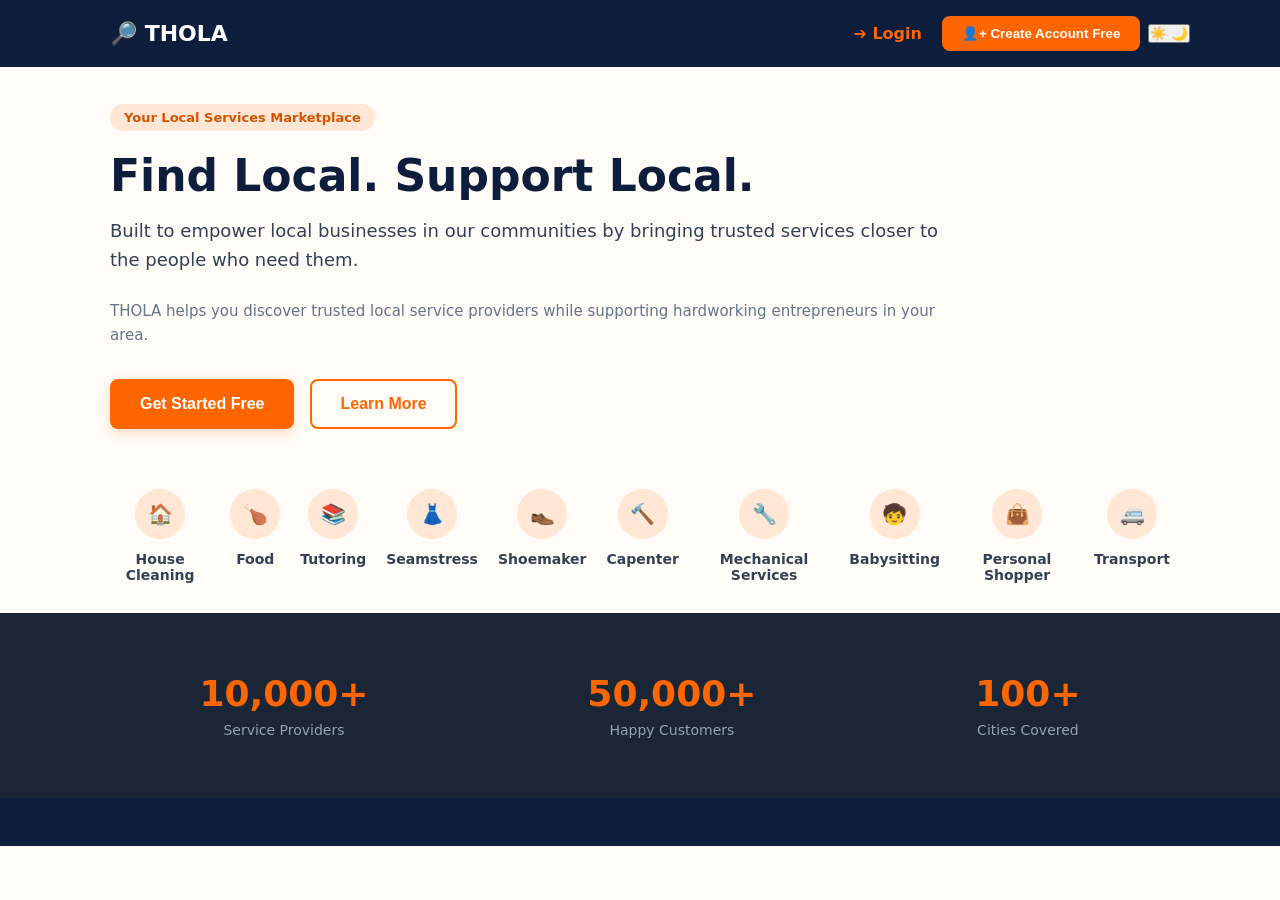
==== commit 95cfba31: "Update index.html" ====
--- a/html/index.html
+++ b/html/index.html
@@ -2,129 +2,132 @@
 <html lang="en">
 
 <head>
-  <meta charset="UTF-8">
-  <meta name="viewport" content="width=device-width, initial-scale=1.0">
-  <title>Thola Clone</title>
-  <link rel="stylesheet" href="../css/style.css">
+    <meta charset="UTF-8">
+    <meta name="viewport" content="width=device-width, initial-scale=1.0">
+    <title>Thola Clone</title>
+    <link rel="stylesheet" href="../css/style.css">
 </head>
 
 <body>
-  <!-- for the nav bar -->
-  <nav class="navbar">
-    <div class="nav-container">
-      <div class="logo">
-        <span class="logo-icon">&#128270;</span> THOLA
-      </div>
-      <div class="nav-actions">
-        <a href="login.html" class="login-link">➔ Login</a>
-        <a href="create_user.html">
-          <button class="btn-nav">&#128100;+ Create Account Free</button>
-        </a>
-      </div>
-    </div>
-  </nav>
+    <!-- for the nav bar -->
+    <nav class="navbar">
+        <div class="nav-container">
+            <div class="logo">
+                <span class="logo-icon">&#128270;</span> THOLA
+            </div>
+            <div class="nav-actions">
+                <a href="login.html" class="login-link">➔ Login</a>
+                <a href="register.html">
+                    <button class="btn-nav">&#128100;+ Create Account Free</button>
+                </a>
+                <button id="theme-toggle" class="btn-toggle" aria-label="Toggle dark mode" data-tooltip="Dark Mode">
+                    <span class="icon-sun">☀️</span>
+                    <span class="icon-moon">🌙</span>
+                </button>
+            </div>
+        </div>
+    </nav>
 
-  <!-- the hero section-->
-  <div class="hero-container">
-    <span class="badge">Your Local Services Marketplace</span>
+    <!-- the hero section-->
+        <div class="hero-container">
+            <span class="badge">Your Local Services Marketplace</span>
 
-    <h1>Find Local. Support Local.</h1>
+            <h1>Find Local. Support Local.</h1>
 
-    <p class="lead-text">
-      Built to empower local businesses in our communities by bringing trusted services closer to the people
-      who need them.
-    </p>
+            <p class="lead-text">
+                Built to empower local businesses in our communities by bringing trusted services closer to the people
+                who need them.
+            </p>
 
-    <p class="sub-text">
-      THOLA helps you discover trusted local service providers while supporting hardworking entrepreneurs in
-      your area.
-    </p>
+            <p class="sub-text">
+                THOLA helps you discover trusted local service providers while supporting hardworking entrepreneurs in
+                your area.
+            </p>
 
-    <!-- Buttons from previous step -->
-    <div class="button-group">
-      <a href="register.html">
-        <button class="btn btn-create">Get Started Free</button>
-      </a>
-      <a href="learn-more.html">
-        <button class="btn btn-learn-more">Learn More</button>
-      </a>
-    </div>
-  </div>
+            <div class="button-group">
+                <a href="register.html">
+                    <button class="btn btn-create">Get Started Free</button>
+                </a>
+                <a href="learn-more.html">
+                    <button class="btn btn-learn-more">Learn More</button>
+                </a>
+            </div>
+        </div>
 
-  <!-- Services -->
-  <section class="services">
-    <div class="services-container">
+    <!-- Services -->
+    <section class="services">
+        <div class="services-container">
 
-      <div class="service-card">
-        <div class="icon-circle">&#127968;</div>
-        <h3>House Cleaning</h3>
-      </div>
+            <div class="service-card">
+                <div class="icon-circle">&#127968;</div>
+                <h3>House Cleaning</h3>
+            </div>
 
-      <div class="service-card">
-        <div class="icon-circle">&#127831;</div>
-        <h3>Food</h3>
-      </div>
+            <div class="service-card">
+                <div class="icon-circle">&#127831;</div>
+                <h3>Food</h3>
+            </div>
 
-      <div class="service-card">
-        <div class="icon-circle">&#128218;</div>
-        <h3>Tutoring</h3>
-      </div>
-      <div class="service-card">
-        <div class="icon-circle">&#128087;</div>
-        <h3>Seamstress</h3>
-      </div>
-      <div class="service-card">
-        <div class="icon-circle">&#128094;</div>
-        <h3>Shoemaker</h3>
-      </div>
-      <div class="service-card">
-        <div class="icon-circle">&#128296;</div>
-        <h3>Capenter</h3>
-      </div>
-      <div class="service-card">
-        <div class="icon-circle">&#128295;</div>
-        <h3>Mechanical Services</h3>
-      </div>
-      <div class="service-card">
-        <div class="icon-circle">&#129490;</div>
-        <h3>Babysitting</h3>
-      </div>
-      <div class="service-card">
-        <div class="icon-circle">&#128092;</div>
-        <h3>Personal Shopper</h3>
-      </div>
-      <div class="service-card">
-        <div class="icon-circle">&#128656;</div>
-        <h3>Transport</h3>
-      </div>
+            <div class="service-card">
+                <div class="icon-circle">&#128218;</div>
+                <h3>Tutoring</h3>
+            </div>
+            <div class="service-card">
+                <div class="icon-circle">&#128087;</div>
+                <h3>Seamstress</h3>
+            </div>
+            <div class="service-card">
+                <div class="icon-circle">&#128094;</div>
+                <h3>Shoemaker</h3>
+            </div>
+            <div class="service-card">
+                <div class="icon-circle">&#128296;</div>
+                <h3>Capenter</h3>
+            </div>
+            <div class="service-card">
+                <div class="icon-circle">&#128295;</div>
+                <h3>Mechanical Services</h3>
+            </div>
+            <div class="service-card">
+                <div class="icon-circle">&#129490;</div>
+                <h3>Babysitting</h3>
+            </div>
+            <div class="service-card">
+                <div class="icon-circle">&#128092;</div>
+                <h3>Personal Shopper</h3>
+            </div>
+            <div class="service-card">
+                <div class="icon-circle">&#128656;</div>
+                <h3>Transport</h3>
+            </div>
 
-    </div>
-  </section>
+        </div>
+    </section>
 
-  <!-- stats of users and customers -->
-  <section class="stats">
-    <div class="stats-container">
+    <!-- stats of users and customers -->
+    <section class="stats">
+        <div class="stats-container">
 
-      <div class="stat-item">
-        <div class="stat-number">10,000+</div>
-        <div class="stat-label">Service Providers</div>
-      </div>
+            <div class="stat-item">
+                <div class="stat-number">10,000+</div>
+                <div class="stat-label">Service Providers</div>
+            </div>
 
-      <div class="stat-item">
-        <div class="stat-number">50,000+</div>
-        <div class="stat-label">Happy Customers</div>
-      </div>
+            <div class="stat-item">
+                <div class="stat-number">50,000+</div>
+                <div class="stat-label">Happy Customers</div>
+            </div>
 
-      <div class="stat-item">
-        <div class="stat-number">100+</div>
-        <div class="stat-label">Cities Covered</div>
-      </div>
+            <div class="stat-item">
+                <div class="stat-number">100+</div>
+                <div class="stat-label">Cities Covered</div>
+            </div>
 
-    </div>
-  </section>
-  <footer></footer>
-  <script src="../js/main.js"></script>
+        </div>
+    </section>
+    <footer></footer>
+    <script src="../js/script.js"></script>
 
 </body>
 
-</html>+</html>
--- a/css/style.css
+++ b/css/style.css
@@ -1098,4 +1098,41 @@
 .stat-card    { transition: transform 0.2s ease, box-shadow 0.2s ease; }
 .stat-card:hover { transform: translateY(-2px); box-shadow: 0 6px 20px rgba(0,0,0,0.1); }
 .service-card:hover .icon-circle { transform: translateY(-4px); transition: transform 0.2s ease; box-shadow: 0 8px 20px rgba(255,102,0,0.2); }
- 
+
+/* ── RESPONSIVE MEDIA QUERIES ── */
+@media (max-width: 768px) {
+    .nav-container {
+        flex-direction: column;
+        gap: 12px;
+        padding: 12px;
+    }
+    .nav-actions {
+        width: 100%;
+        justify-content: center;
+        flex-wrap: wrap;
+    }
+    .hero-container h1 {
+        font-size: 32px;
+    }
+    .hero-container p {
+        font-size: 16px;
+    }
+    .services-grid {
+        grid-template-columns: 1fr;
+    }
+    .listings-grid, .my-listings-grid {
+        grid-template-columns: 1fr;
+    }
+    .profile-header-container, .profile-content, .chat-layout {
+        flex-direction: column;
+    }
+    .chat-sidebar {
+        width: 100%;
+        border-right: none;
+        border-bottom: 1px solid #e2e8f0;
+    }
+    .stats {
+        flex-direction: column;
+        gap: 20px;
+    }
+}
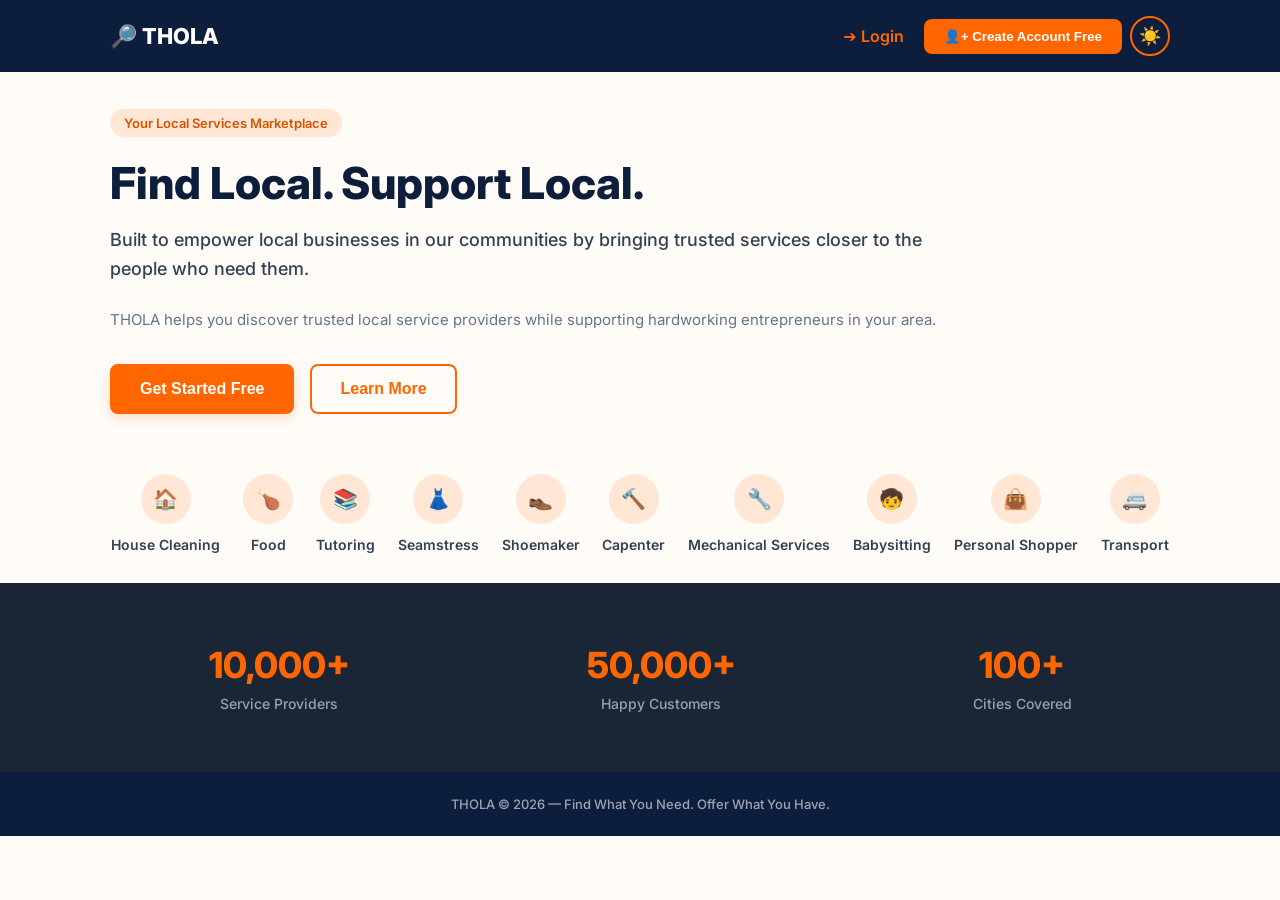
==== commit 0eabfd95: "Fix UI issues: back button styling, chat footer, and profile logout routing" ====
--- a/html/index.html
+++ b/html/index.html
@@ -1,133 +1,140 @@
 <!DOCTYPE html>
-<html lang="en">
+<html lang="en" data-theme="light">
 
 <head>
-    <meta charset="UTF-8">
-    <meta name="viewport" content="width=device-width, initial-scale=1.0">
-    <title>Thola Clone</title>
-    <link rel="stylesheet" href="../css/style.css">
+  <meta charset="UTF-8">
+  <meta name="viewport" content="width=device-width, initial-scale=1.0">
+  <title>Thola Clone</title>
+  <link rel="stylesheet" href="../css/style.css">
 </head>
 
 <body>
-    <!-- for the nav bar -->
-    <nav class="navbar">
-        <div class="nav-container">
-            <div class="logo">
-                <span class="logo-icon">&#128270;</span> THOLA
-            </div>
-            <div class="nav-actions">
-                <a href="login.html" class="login-link">➔ Login</a>
-                <a href="register.html">
-                    <button class="btn-nav">&#128100;+ Create Account Free</button>
-                </a>
-                <button id="theme-toggle" class="btn-toggle" aria-label="Toggle dark mode" data-tooltip="Dark Mode">
-                    <span class="icon-sun">☀️</span>
-                    <span class="icon-moon">🌙</span>
-                </button>
-            </div>
-        </div>
-    </nav>
+  <!-- for the nav bar -->
+  <nav class="navbar">
+    <div class="nav-container">
+      <div class="logo">
+        <span class="logo-icon">&#128270;</span> THOLA
+      </div>
 
-    <!-- the hero section-->
-        <div class="hero-container">
-            <span class="badge">Your Local Services Marketplace</span>
+      <button class="hamburger" aria-label="Toggle menu">
+        <span></span><span></span><span></span>
+      </button>
+      <div class="nav-actions">
+        <a href="login.html" class="login-link">➔ Login</a>
+        <a href="create_user.html">
+          <button class="btn-nav">&#128100;+ Create Account Free</button>
+        </a>
+        <button id="theme-toggle" class="btn-toggle" aria-label="Toggle dark mode" data-tooltip="Dark Mode">
+          <span class="icon-sun">☀️</span>
+          <span class="icon-moon">🌙</span>
+        </button>
+      </div>
+    </div>
+  </nav>
 
-            <h1>Find Local. Support Local.</h1>
+  <!-- the hero section-->
+  <div class="hero-container">
+    <span class="badge">Your Local Services Marketplace</span>
 
-            <p class="lead-text">
-                Built to empower local businesses in our communities by bringing trusted services closer to the people
-                who need them.
-            </p>
+    <h1>Find Local. Support Local.</h1>
 
-            <p class="sub-text">
-                THOLA helps you discover trusted local service providers while supporting hardworking entrepreneurs in
-                your area.
-            </p>
+    <p class="lead-text">
+      Built to empower local businesses in our communities by bringing trusted services closer to the people
+      who need them.
+    </p>
 
-            <div class="button-group">
-                <a href="register.html">
-                    <button class="btn btn-create">Get Started Free</button>
-                </a>
-                <a href="learn-more.html">
-                    <button class="btn btn-learn-more">Learn More</button>
-                </a>
-            </div>
-        </div>
+    <p class="sub-text">
+      THOLA helps you discover trusted local service providers while supporting hardworking entrepreneurs in
+      your area.
+    </p>
 
-    <!-- Services -->
-    <section class="services">
-        <div class="services-container">
+    <!-- Buttons from previous step -->
+    <div class="button-group">
+      <a href="register.html">
+        <button class="btn btn-create">Get Started Free</button>
+      </a>
+      <a href="learn-more.html">
+        <button class="btn btn-learn-more">Learn More</button>
+      </a>
+    </div>
+  </div>
 
-            <div class="service-card">
-                <div class="icon-circle">&#127968;</div>
-                <h3>House Cleaning</h3>
-            </div>
+  <!-- Services -->
+  <section class="services">
+    <div class="services-container">
 
-            <div class="service-card">
-                <div class="icon-circle">&#127831;</div>
-                <h3>Food</h3>
-            </div>
+      <div class="service-card">
+        <div class="icon-circle">&#127968;</div>
+        <h3>House Cleaning</h3>
+      </div>
 
-            <div class="service-card">
-                <div class="icon-circle">&#128218;</div>
-                <h3>Tutoring</h3>
-            </div>
-            <div class="service-card">
-                <div class="icon-circle">&#128087;</div>
-                <h3>Seamstress</h3>
-            </div>
-            <div class="service-card">
-                <div class="icon-circle">&#128094;</div>
-                <h3>Shoemaker</h3>
-            </div>
-            <div class="service-card">
-                <div class="icon-circle">&#128296;</div>
-                <h3>Capenter</h3>
-            </div>
-            <div class="service-card">
-                <div class="icon-circle">&#128295;</div>
-                <h3>Mechanical Services</h3>
-            </div>
-            <div class="service-card">
-                <div class="icon-circle">&#129490;</div>
-                <h3>Babysitting</h3>
-            </div>
-            <div class="service-card">
-                <div class="icon-circle">&#128092;</div>
-                <h3>Personal Shopper</h3>
-            </div>
-            <div class="service-card">
-                <div class="icon-circle">&#128656;</div>
-                <h3>Transport</h3>
-            </div>
+      <div class="service-card">
+        <div class="icon-circle">&#127831;</div>
+        <h3>Food</h3>
+      </div>
 
-        </div>
-    </section>
+      <div class="service-card">
+        <div class="icon-circle">&#128218;</div>
+        <h3>Tutoring</h3>
+      </div>
+      <div class="service-card">
+        <div class="icon-circle">&#128087;</div>
+        <h3>Seamstress</h3>
+      </div>
+      <div class="service-card">
+        <div class="icon-circle">&#128094;</div>
+        <h3>Shoemaker</h3>
+      </div>
+      <div class="service-card">
+        <div class="icon-circle">&#128296;</div>
+        <h3>Capenter</h3>
+      </div>
+      <div class="service-card">
+        <div class="icon-circle">&#128295;</div>
+        <h3>Mechanical Services</h3>
+      </div>
+      <div class="service-card">
+        <div class="icon-circle">&#129490;</div>
+        <h3>Babysitting</h3>
+      </div>
+      <div class="service-card">
+        <div class="icon-circle">&#128092;</div>
+        <h3>Personal Shopper</h3>
+      </div>
+      <div class="service-card">
+        <div class="icon-circle">&#128656;</div>
+        <h3>Transport</h3>
+      </div>
 
-    <!-- stats of users and customers -->
-    <section class="stats">
-        <div class="stats-container">
+    </div>
+  </section>
 
-            <div class="stat-item">
-                <div class="stat-number">10,000+</div>
-                <div class="stat-label">Service Providers</div>
-            </div>
+  <!-- stats of users and customers -->
+  <section class="stats">
+    <div class="stats-container">
 
-            <div class="stat-item">
-                <div class="stat-number">50,000+</div>
-                <div class="stat-label">Happy Customers</div>
-            </div>
+      <div class="stat-item">
+        <div class="stat-number">10,000+</div>
+        <div class="stat-label">Service Providers</div>
+      </div>
 
-            <div class="stat-item">
-                <div class="stat-number">100+</div>
-                <div class="stat-label">Cities Covered</div>
-            </div>
+      <div class="stat-item">
+        <div class="stat-number">50,000+</div>
+        <div class="stat-label">Happy Customers</div>
+      </div>
 
-        </div>
-    </section>
-    <footer></footer>
-    <script src="../js/script.js"></script>
+      <div class="stat-item">
+        <div class="stat-number">100+</div>
+        <div class="stat-label">Cities Covered</div>
+      </div>
+
+    </div>
+  </section>
+  <footer>
+    <p>THOLA &copy; 2026 — Find What You Need. Offer What You Have.</p>
+  </footer>
+  <script src="../js/main.js"></script>
 
 </body>
 
-</html>
+</html>
--- a/css/style.css
+++ b/css/style.css
@@ -1,3 +1,5 @@
+@import url('https://fonts.googleapis.com/css2?family=Inter:wght@400;500;600;700;800&display=swap');
+
 /* --- used the stericde to the margin and padding of the page --- */
 * {
   margin: 0;
@@ -5,8 +7,8 @@
   box-sizing: border-box;
 }
 body {
-  font-family: system-ui, -apple-system, sans-serif;
-  background-color: #fffbf7; /* this is the background colour for the pages */
+  font-family: 'Inter', system-ui, -apple-system, sans-serif;
+  background-color: #fffbf7;
   color: #1e293b;
 }
 
@@ -955,136 +957,172 @@
   gap: 8px;
 }
 /* ── DARK MODE ── */
-[data-theme="dark"] body                  { background-color: #0A0907; color: #F0EBE2; }
-[data-theme="dark"] .navbar               { background-color: #080705; border-bottom: 1px solid rgba(255,255,255,0.06); }
-[data-theme="dark"] .logo                 { color: #F0EBE2; }
-[data-theme="dark"] .login-link           { color: #D4A96A; }
-[data-theme="dark"] .btn-nav              { background-color: #D4A96A; color: #0A0907; }
-[data-theme="dark"] h1                    { color: #F0EBE2; }
-[data-theme="dark"] .lead-text            { color: #A09880; }
-[data-theme="dark"] .sub-text             { color: #655E52; }
-[data-theme="dark"] .badge                { background-color: rgba(212,169,106,0.12); color: #D4A96A; }
-[data-theme="dark"] .icon-circle          { background-color: rgba(212,169,106,0.12); color: #D4A96A; }
-[data-theme="dark"] .service-card h3      { color: #A09880; }
-[data-theme="dark"] .welcome-banner       { background-color: #080705; }
-[data-theme="dark"] .welcome-text h2      { color: #F0EBE2; }
-[data-theme="dark"] .welcome-text p       { color: #655E52; }
-[data-theme="dark"] .search-bar-section   { background-color: #141210; border-bottom-color: rgba(255,255,255,0.06); }
-[data-theme="dark"] .search-input         { background-color: #1C1915; border-color: rgba(255,255,255,0.08); color: #F0EBE2; }
-[data-theme="dark"] .search-input::placeholder { color: #655E52; }
-[data-theme="dark"] .search-input:focus   { border-color: #D4A96A; box-shadow: 0 0 0 3px rgba(212,169,106,0.15); }
-[data-theme="dark"] .filter-select        { background-color: #1C1915; border-color: rgba(255,255,255,0.08); color: #F0EBE2; }
-[data-theme="dark"] .filter-select:focus  { border-color: #D4A96A; }
-[data-theme="dark"] .search-btn           { background-color: #D4A96A; color: #0A0907; }
-[data-theme="dark"] .tab-btn              { background-color: #1C1915; border-color: rgba(255,255,255,0.08); color: #A09880; }
-[data-theme="dark"] .tab-btn:hover        { border-color: #D4A96A; color: #D4A96A; background-color: #1C1915; }
-[data-theme="dark"] .tab-btn.active       { background-color: #D4A96A; border-color: #D4A96A; color: #0A0907; }
-[data-theme="dark"] .tab-btn.active:hover { color: #0A0907; }
-[data-theme="dark"] .listings-header h3   { color: #F0EBE2; }
-[data-theme="dark"] .listings-header span { color: #655E52; }
-[data-theme="dark"] .listing-card         { background-color: #141210; border-color: rgba(255,255,255,0.07); }
-[data-theme="dark"] .listing-card:hover   { box-shadow: 0 8px 32px rgba(0,0,0,0.5); border-color: rgba(212,169,106,0.3); }
-[data-theme="dark"] .card-title           { color: #F0EBE2; }
-[data-theme="dark"] .card-description     { color: #A09880; }
-[data-theme="dark"] .card-price           { color: #D4A96A; }
-[data-theme="dark"] .card-price span      { color: #655E52; }
-[data-theme="dark"] .card-seller          { border-top-color: rgba(255,255,255,0.06); }
-[data-theme="dark"] .seller-avatar        { background-color: #1C1915; color: #D4A96A; }
-[data-theme="dark"] .seller-name          { color: #F0EBE2; }
-[data-theme="dark"] .seller-location      { color: #655E52; }
-[data-theme="dark"] .star-rating          { color: #D4A96A; }
-[data-theme="dark"] .category-badge       { background-color: rgba(212,169,106,0.12); color: #D4A96A; }
+[data-theme="dark"] body                  { background-color: #0d1e3d; color: #e8edf5; }
+[data-theme="dark"] .navbar               { background-color: #091629; border-bottom: 1px solid rgba(255,255,255,0.08); }
+[data-theme="dark"] .logo                 { color: #e8edf5; }
+[data-theme="dark"] .login-link           { color: #7eb3ff; }
+[data-theme="dark"] .btn-nav              { background-color: #ff6600; color: #ffffff; }
+[data-theme="dark"] h1                    { color: #e8edf5; }
+[data-theme="dark"] .lead-text            { color: #a8bcd4; }
+[data-theme="dark"] .sub-text             { color: #6b8aaa; }
+[data-theme="dark"] .badge                { background-color: rgba(126,179,255,0.12); color: #7eb3ff; }
+[data-theme="dark"] .icon-circle          { background-color: rgba(126,179,255,0.12); color: #7eb3ff; }
+[data-theme="dark"] .service-card h3      { color: #a8bcd4; }
+[data-theme="dark"] .welcome-banner       { background-color: #091629; }
+[data-theme="dark"] .welcome-text h2      { color: #e8edf5; }
+[data-theme="dark"] .welcome-text p       { color: #6b8aaa; }
+[data-theme="dark"] .search-bar-section   { background-color: #1a2d50; border-bottom-color: rgba(255,255,255,0.07); }
+[data-theme="dark"] .search-input         { background-color: #1e3460; border-color: rgba(255,255,255,0.1); color: #e8edf5; }
+[data-theme="dark"] .search-input::placeholder { color: #6b8aaa; }
+[data-theme="dark"] .search-input:focus   { border-color: #ff6600; box-shadow: 0 0 0 3px rgba(255,102,0,0.18); }
+[data-theme="dark"] .filter-select        { background-color: #1e3460; border-color: rgba(255,255,255,0.1); color: #e8edf5; }
+[data-theme="dark"] .filter-select:focus  { border-color: #ff6600; }
+[data-theme="dark"] .search-btn           { background-color: #ff6600; color: #ffffff; }
+[data-theme="dark"] .tab-btn              { background-color: #1a2d50; border-color: rgba(255,255,255,0.1); color: #a8bcd4; }
+[data-theme="dark"] .tab-btn:hover        { border-color: #ff6600; color: #ff6600; background-color: #1a2d50; }
+[data-theme="dark"] .tab-btn.active       { background-color: #ff6600; border-color: #ff6600; color: #ffffff; }
+[data-theme="dark"] .tab-btn.active:hover { color: #ffffff; }
+[data-theme="dark"] .listings-header h3   { color: #e8edf5; }
+[data-theme="dark"] .listings-header span { color: #6b8aaa; }
+[data-theme="dark"] .listing-card         { background-color: #1a2d50; border-color: rgba(255,255,255,0.08); }
+[data-theme="dark"] .listing-card:hover   { box-shadow: 0 8px 32px rgba(0,0,0,0.4); border-color: rgba(255,102,0,0.35); }
+[data-theme="dark"] .card-title           { color: #e8edf5; }
+[data-theme="dark"] .card-description     { color: #a8bcd4; }
+[data-theme="dark"] .card-price           { color: #ff6600; }
+[data-theme="dark"] .card-price span      { color: #6b8aaa; }
+[data-theme="dark"] .card-seller          { border-top-color: rgba(255,255,255,0.07); }
+[data-theme="dark"] .seller-avatar        { background-color: #1e3460; color: #7eb3ff; }
+[data-theme="dark"] .seller-name          { color: #e8edf5; }
+[data-theme="dark"] .seller-location      { color: #6b8aaa; }
+[data-theme="dark"] .star-rating          { color: #ff6600; }
+[data-theme="dark"] .category-badge       { background-color: rgba(126,179,255,0.12); color: #7eb3ff; }
 [data-theme="dark"] .category-badge.goods { background-color: rgba(59,130,246,0.15); color: #60A5FA; }
-[data-theme="dark"] .card-icon            { background-color: rgba(212,169,106,0.12); color: #D4A96A; }
-[data-theme="dark"] .btn-book             { background-color: #D4A96A; color: #0A0907; }
-[data-theme="dark"] .btn-offer            { color: #D4A96A; border-color: #D4A96A; }
-[data-theme="dark"] .btn-offer:hover      { background-color: rgba(212,169,106,0.12); }
-[data-theme="dark"] .no-results           { color: #655E52; }
-[data-theme="dark"] .stats                { background-color: #080705; }
-[data-theme="dark"] .dashboard-page       { background-color: #0A0907; }
-[data-theme="dark"] footer                { background-color: #080705; color: rgba(240,235,226,0.4); }
-[data-theme="dark"] footer a              { color: #D4A96A; }
+[data-theme="dark"] .card-icon            { background-color: rgba(126,179,255,0.12); color: #7eb3ff; }
+[data-theme="dark"] .btn-book             { background-color: #ff6600; color: #ffffff; }
+[data-theme="dark"] .btn-offer            { color: #ff6600; border-color: #ff6600; }
+[data-theme="dark"] .btn-offer:hover      { background-color: rgba(255,102,0,0.12); }
+[data-theme="dark"] .no-results           { color: #6b8aaa; }
+[data-theme="dark"] .stats                { background-color: #091629; }
+[data-theme="dark"] .dashboard-page       { background-color: #0d1e3d; }
+[data-theme="dark"] footer                { background-color: #091629; color: rgba(232,237,245,0.5); }
+[data-theme="dark"] footer a              { color: #7eb3ff; }
  
 /* Profile dark */
-[data-theme="dark"] .profile-page         { background-color: #0A0907; }
-[data-theme="dark"] .profile-header       { background-color: #080705; }
-[data-theme="dark"] .profile-panel        { background-color: #141210; border-color: rgba(255,255,255,0.07); }
-[data-theme="dark"] .panel-title          { color: #F0EBE2; border-bottom-color: rgba(255,255,255,0.06); }
-[data-theme="dark"] .info-row             { border-bottom-color: rgba(255,255,255,0.04); }
-[data-theme="dark"] .info-label           { color: #655E52; }
-[data-theme="dark"] .info-value           { color: #F0EBE2; }
+[data-theme="dark"] .profile-page         { background-color: #0d1e3d; }
+[data-theme="dark"] .profile-header       { background-color: #091629; }
+[data-theme="dark"] .profile-panel        { background-color: #1a2d50; border-color: rgba(255,255,255,0.08); }
+[data-theme="dark"] .panel-title          { color: #e8edf5; border-bottom-color: rgba(255,255,255,0.07); }
+[data-theme="dark"] .info-row             { border-bottom-color: rgba(255,255,255,0.05); }
+[data-theme="dark"] .info-label           { color: #6b8aaa; }
+[data-theme="dark"] .info-value           { color: #e8edf5; }
 [data-theme="dark"] .info-value.verified  { color: #6FCF85; }
-[data-theme="dark"] .skill-tag            { background-color: rgba(212,169,106,0.12); color: #D4A96A; }
-[data-theme="dark"] .stat-card            { background-color: #141210; border-color: rgba(255,255,255,0.07); }
-[data-theme="dark"] .stat-card-number     { color: #D4A96A; }
-[data-theme="dark"] .stat-card-label      { color: #655E52; }
-[data-theme="dark"] .tabs-row             { border-bottom-color: rgba(255,255,255,0.06); }
-[data-theme="dark"] .profile-tab          { color: #655E52; }
-[data-theme="dark"] .profile-tab.active   { color: #D4A96A; border-bottom-color: #D4A96A; }
-[data-theme="dark"] .my-listing-card      { background-color: #1C1915; border-color: rgba(255,255,255,0.07); }
-[data-theme="dark"] .my-card-title        { color: #F0EBE2; }
-[data-theme="dark"] .my-card-price        { color: #D4A96A; }
-[data-theme="dark"] .my-card-stats        { color: #655E52; }
-[data-theme="dark"] .btn-edit             { color: #F0EBE2; border-color: rgba(255,255,255,0.12); }
+[data-theme="dark"] .skill-tag            { background-color: rgba(126,179,255,0.12); color: #7eb3ff; }
+[data-theme="dark"] .stat-card            { background-color: #1a2d50; border-color: rgba(255,255,255,0.08); }
+[data-theme="dark"] .stat-card-number     { color: #ff6600; }
+[data-theme="dark"] .stat-card-label      { color: #6b8aaa; }
+[data-theme="dark"] .tabs-row             { border-bottom-color: rgba(255,255,255,0.07); }
+[data-theme="dark"] .profile-tab          { color: #6b8aaa; }
+[data-theme="dark"] .profile-tab.active   { color: #ff6600; border-bottom-color: #ff6600; }
+[data-theme="dark"] .my-listing-card      { background-color: #1e3460; border-color: rgba(255,255,255,0.08); }
+[data-theme="dark"] .my-card-title        { color: #e8edf5; }
+[data-theme="dark"] .my-card-price        { color: #ff6600; }
+[data-theme="dark"] .my-card-stats        { color: #6b8aaa; }
+[data-theme="dark"] .btn-edit             { color: #e8edf5; border-color: rgba(255,255,255,0.15); }
 [data-theme="dark"] .btn-delete           { color: #F07070; border-color: rgba(155,28,28,0.3); }
-[data-theme="dark"] .review-item          { border-bottom-color: rgba(255,255,255,0.06); }
-[data-theme="dark"] .reviewer-name        { color: #F0EBE2; }
-[data-theme="dark"] .review-text          { color: #A09880; }
-[data-theme="dark"] .review-date          { color: #655E52; }
-[data-theme="dark"] .review-stars         { color: #D4A96A; }
-[data-theme="dark"] .transaction-item     { border-bottom-color: rgba(255,255,255,0.06); }
-[data-theme="dark"] .transaction-info h4  { color: #F0EBE2; }
-[data-theme="dark"] .transaction-info p   { color: #655E52; }
+[data-theme="dark"] .review-item          { border-bottom-color: rgba(255,255,255,0.07); }
+[data-theme="dark"] .reviewer-name        { color: #e8edf5; }
+[data-theme="dark"] .review-text          { color: #a8bcd4; }
+[data-theme="dark"] .review-date          { color: #6b8aaa; }
+[data-theme="dark"] .review-stars         { color: #ff6600; }
+[data-theme="dark"] .transaction-item     { border-bottom-color: rgba(255,255,255,0.07); }
+[data-theme="dark"] .transaction-info h4  { color: #e8edf5; }
+[data-theme="dark"] .transaction-info p   { color: #6b8aaa; }
 [data-theme="dark"] .transaction-amount   { color: #6FCF85; }
-[data-theme="dark"] .status-completed     { background-color: rgba(26,107,46,0.18); color: #6FCF85; }
-[data-theme="dark"] .status-pending       { background-color: rgba(146,97,10,0.18); color: #F0C070; }
+[data-theme="dark"] .status-completed     { background-color: rgba(26,107,46,0.2); color: #6FCF85; }
+[data-theme="dark"] .status-pending       { background-color: rgba(146,97,10,0.2); color: #F0C070; }
  
 /* Report/Search page dark */
-[data-theme="dark"] .listings-section textarea { background-color: #1C1915; color: #F0EBE2; border-color: rgba(255,255,255,0.08); }
+[data-theme="dark"] .listings-section textarea { background-color: #1e3460; color: #e8edf5; border-color: rgba(255,255,255,0.1); }
 [data-theme="dark"] div[style*="background: white"],
 [data-theme="dark"] div[style*="background: #fff"],
 [data-theme="dark"] div[style*="background-color: white"],
-[data-theme="dark"] div[style*="background-color: #fff"] { background-color: #141210 !important; color: #F0EBE2 !important; border-color: rgba(255,255,255,0.07) !important; }
+[data-theme="dark"] div[style*="background-color: #fff"] { background-color: #1a2d50 !important; color: #e8edf5 !important; border-color: rgba(255,255,255,0.08) !important; }
  
 /* Chat dark */
-[data-theme="dark"] .chat-sidebar         { background-color: #141210; border-color: rgba(255,255,255,0.07); }
-[data-theme="dark"] .chat-window          { background-color: #141210; border-color: rgba(255,255,255,0.07); }
-[data-theme="dark"] .chat-messages        { background-color: #0A0907; }
-[data-theme="dark"] .message-bubble.received { background-color: #1C1915; color: #F0EBE2; }
-[data-theme="dark"] .message-bubble.sent     { background-color: #D4A96A; color: #0A0907; }
-[data-theme="dark"] .chat-input           { background-color: #1C1915; border-color: rgba(255,255,255,0.08); color: #F0EBE2; }
-[data-theme="dark"] .chat-send-btn        { background-color: #D4A96A; color: #0A0907; }
+[data-theme="dark"] .chat-sidebar         { background-color: #1a2d50; border-color: rgba(255,255,255,0.08); }
+[data-theme="dark"] .chat-window          { background-color: #1a2d50; border-color: rgba(255,255,255,0.08); }
+[data-theme="dark"] .chat-messages        { background-color: #0d1e3d; }
+[data-theme="dark"] .message-bubble.received { background-color: #1e3460; color: #e8edf5; }
+[data-theme="dark"] .message-bubble.sent     { background-color: #ff6600; color: #ffffff; }
+[data-theme="dark"] .chat-input           { background-color: #1e3460; border-color: rgba(255,255,255,0.1); color: #e8edf5; }
+[data-theme="dark"] .chat-send-btn        { background-color: #ff6600; color: #ffffff; }
  
 /* ── THEME TOGGLE BUTTON ── */
-.theme-toggle {
-    width: 44px;
-    height: 24px;
-    border-radius: 999px;
-    background-color: rgba(255,255,255,0.12);
-    border: 1px solid rgba(255,255,255,0.2);
-    position: relative;
-    cursor: pointer;
+.btn-toggle {
+    background: none;
+    border: 2px solid #ff6600;
+    border-radius: 50%;
+    width: 40px;
+    height: 40px;
     display: inline-flex;
     align-items: center;
-    padding: 2px;
-    transition: background 0.2s ease;
+    justify-content: center;
+    cursor: pointer;
+    font-size: 18px;
+    transition: all 0.2s ease;
+    position: relative;
+    flex-shrink: 0;
     vertical-align: middle;
-    flex-shrink: 0;
-}
-.toggle-knob {
-    width: 18px;
-    height: 18px;
-    border-radius: 50%;
-    background-color: #ff6600;
-    font-size: 10px;
-    display: flex;
-    align-items: center;
-    justify-content: center;
-    transition: transform 0.25s ease;
-    line-height: 1;
-}
-[data-theme="dark"] .toggle-knob    { transform: translateX(20px); background-color: #D4A96A; }
-[data-theme="dark"] .theme-toggle   { background-color: rgba(212,169,106,0.15); border-color: rgba(212,169,106,0.3); }
+}
+.btn-toggle:hover {
+    background-color: rgba(255, 102, 0, 0.1);
+    transform: scale(1.05);
+}
+.btn-toggle .icon-moon { display: none; }
+.btn-toggle .icon-sun  { display: inline-block; }
+[data-theme="dark"] .btn-toggle .icon-sun  { display: none; }
+[data-theme="dark"] .btn-toggle .icon-moon { display: inline-block; }
+[data-theme="dark"] .btn-toggle            { border-color: #ffffff; }
+[data-theme="dark"] .btn-toggle:hover      { background-color: rgba(255,255,255,0.1); }
+
+/* Tooltip */
+.btn-toggle::after {
+    content: attr(data-tooltip);
+    position: absolute;
+    top: 52px;
+    left: 50%;
+    transform: translateX(-50%) translateY(-5px);
+    background-color: #1e293b;
+    color: #ffffff;
+    padding: 6px 12px;
+    border-radius: 6px;
+    font-size: 12px;
+    font-weight: 600;
+    white-space: nowrap;
+    opacity: 0;
+    pointer-events: none;
+    box-shadow: 0 4px 12px rgba(0,0,0,0.15);
+    transition: opacity 0.2s ease, transform 0.2s ease;
+    z-index: 100;
+}
+.btn-toggle::before {
+    content: "";
+    position: absolute;
+    top: 46px;
+    left: 50%;
+    transform: translateX(-50%);
+    border-width: 0 6px 6px 6px;
+    border-style: solid;
+    border-color: transparent transparent #1e293b transparent;
+    opacity: 0;
+    pointer-events: none;
+    transition: opacity 0.2s ease;
+    z-index: 100;
+}
+.btn-toggle:hover::after  { opacity: 1; transform: translateX(-50%) translateY(0); }
+.btn-toggle:hover::before { opacity: 1; }
+[data-theme="dark"] .btn-toggle::after  { background-color: #ffffff; color: #0f172a; }
+[data-theme="dark"] .btn-toggle::before { border-color: transparent transparent #ffffff transparent; }
  
 /* ── INTERACTIVE IMPROVEMENTS (no design changes) ── */
 .btn-book:hover   { background-color: #e65c00; cursor: pointer; }
@@ -1136,3 +1174,1451 @@
         gap: 20px;
     }
 }
+
+/* =============================================================
+   HAMBURGER MOBILE MENU
+   ============================================================= */
+.hamburger {
+    display: none;
+    flex-direction: column;
+    gap: 5px;
+    cursor: pointer;
+    background: none;
+    border: none;
+    padding: 4px;
+    flex-shrink: 0;
+}
+.hamburger span {
+    display: block;
+    width: 24px;
+    height: 2px;
+    background: #ffffff;
+    border-radius: 2px;
+    transition: all 0.3s ease;
+}
+.hamburger.open span:nth-child(1) { transform: translateY(7px) rotate(45deg); }
+.hamburger.open span:nth-child(2) { opacity: 0; }
+.hamburger.open span:nth-child(3) { transform: translateY(-7px) rotate(-45deg); }
+
+@media (max-width: 768px) {
+    .hamburger { display: flex; }
+    .nav-actions {
+        display: none;
+        position: absolute;
+        top: 100%;
+        left: 0;
+        right: 0;
+        background: #0d1e3d;
+        flex-direction: column;
+        padding: 16px 20px;
+        gap: 12px;
+        border-top: 1px solid rgba(255,255,255,0.08);
+        z-index: 200;
+    }
+    .nav-actions.open { display: flex; }
+    .navbar { position: relative; }
+    [data-theme="dark"] .nav-actions { background: #091629; }
+}
+
+/* =============================================================
+   ACTIVE NAV LINK
+   ============================================================= */
+.login-link.nav-active {
+    color: #ffffff;
+    background: rgba(255,102,0,0.18);
+    border-radius: 6px;
+    padding: 6px 12px;
+}
+[data-theme="dark"] .login-link.nav-active { color: #ffffff; background: rgba(126,179,255,0.15); }
+
+/* =============================================================
+   LISTING DETAIL PAGE
+   ============================================================= */
+.detail-page { background: #f8fafc; min-height: 100vh; }
+[data-theme="dark"] .detail-page { background: #0d1e3d; }
+
+.back-bar { max-width: 1200px; margin: 0 auto; padding: 20px 20px 0; }
+.back-link {
+    color: #ff6600;
+    text-decoration: none;
+    font-weight: 600;
+    display: inline-flex;
+    align-items: center;
+    gap: 6px;
+    transition: opacity 0.2s;
+}
+.back-link:hover { opacity: 0.8; }
+
+.detail-container {
+    max-width: 1200px;
+    margin: 24px auto;
+    padding: 0 20px;
+    display: grid;
+    grid-template-columns: 1fr 380px;
+    gap: 28px;
+}
+.detail-main {
+    background: white;
+    border-radius: 16px;
+    box-shadow: 0 10px 30px rgba(0,0,0,0.08);
+    overflow: hidden;
+    border: 1px solid #e2e8f0;
+}
+[data-theme="dark"] .detail-main { background: #1a2d50; border-color: rgba(255,255,255,0.08); }
+
+.detail-image { width: 100%; height: 320px; object-fit: cover; background: #e2e8f0; display: block; }
+[data-theme="dark"] .detail-image { background: #1e3460; }
+
+.detail-body { padding: 32px; }
+.detail-title { font-size: 28px; font-weight: 800; color: #0d1e3d; margin: 0 0 12px 0; }
+[data-theme="dark"] .detail-title { color: #e8edf5; }
+.detail-description { color: #475569; line-height: 1.7; margin-bottom: 24px; }
+[data-theme="dark"] .detail-description { color: #a8bcd4; }
+
+.detail-info {
+    display: flex;
+    justify-content: space-between;
+    background: #f8fafc;
+    padding: 16px 20px;
+    border-radius: 12px;
+    margin-bottom: 24px;
+    gap: 16px;
+}
+[data-theme="dark"] .detail-info { background: #1e3460; color: #e8edf5; }
+
+.detail-price { font-size: 26px; font-weight: 800; color: #ff6600; }
+
+.action-sidebar { display: flex; flex-direction: column; gap: 20px; }
+.action-card {
+    background: white;
+    border-radius: 16px;
+    padding: 24px;
+    box-shadow: 0 10px 30px rgba(0,0,0,0.08);
+    border: 1px solid #e2e8f0;
+}
+[data-theme="dark"] .action-card { background: #1a2d50; border-color: rgba(255,255,255,0.08); color: #e8edf5; }
+.action-card h4 { margin-top: 0; margin-bottom: 12px; color: #0d1e3d; }
+[data-theme="dark"] .action-card h4 { color: #e8edf5; }
+.action-card p { font-size: 14px; color: #64748b; line-height: 1.7; }
+[data-theme="dark"] .action-card p { color: #a8bcd4; }
+
+.btn-primary {
+    width: 100%;
+    background: #ff6600;
+    color: white;
+    border: none;
+    padding: 14px;
+    border-radius: 10px;
+    font-size: 16px;
+    font-weight: 700;
+    cursor: pointer;
+    font-family: inherit;
+    margin-bottom: 12px;
+    transition: background 0.2s ease;
+}
+.btn-primary:hover { background: #e65c00; }
+.btn-secondary {
+    width: 100%;
+    background: transparent;
+    color: #ff6600;
+    border: 2px solid #ff6600;
+    padding: 13px;
+    border-radius: 10px;
+    font-weight: 600;
+    cursor: pointer;
+    font-family: inherit;
+    transition: all 0.2s ease;
+}
+.btn-secondary:hover { background: rgba(255,102,0,0.08); }
+
+@media (max-width: 900px) {
+    .detail-container { grid-template-columns: 1fr; }
+}
+
+/* =============================================================
+   POST LISTING PAGE
+   ============================================================= */
+.post-page { background: #f8fafc; min-height: 100vh; }
+[data-theme="dark"] .post-page { background: #0d1e3d; }
+
+.post-container { max-width: 720px; margin: 40px auto; padding: 0 20px; }
+.post-card {
+    background: white;
+    border-radius: 16px;
+    box-shadow: 0 10px 30px rgba(0,0,0,0.08);
+    padding: 40px;
+    border: 1px solid #e2e8f0;
+}
+[data-theme="dark"] .post-card { background: #1a2d50; border-color: rgba(255,255,255,0.08); color: #e8edf5; }
+
+.post-header { text-align: center; margin-bottom: 32px; }
+.post-header h1 { font-size: 32px; font-weight: 800; color: #0d1e3d; margin: 0; }
+[data-theme="dark"] .post-header h1 { color: #e8edf5; }
+.post-header p { color: #64748b; margin-top: 8px; }
+[data-theme="dark"] .post-header p { color: #a8bcd4; }
+
+.form-grid { display: grid; grid-template-columns: 1fr 1fr; gap: 24px; }
+@media (max-width: 640px) { .form-grid { grid-template-columns: 1fr; } }
+
+.form-group { margin-bottom: 20px; }
+.form-group label { display: block; margin-bottom: 8px; font-weight: 600; color: #334155; font-size: 14px; }
+[data-theme="dark"] .form-group label { color: #a8bcd4; }
+
+.form-group input,
+.form-group textarea,
+.form-group select {
+    width: 100%;
+    padding: 14px 16px;
+    border: 1.5px solid #e2e8f0;
+    border-radius: 10px;
+    font-size: 16px;
+    font-family: inherit;
+    transition: all 0.2s;
+    background: #f8fafc;
+    color: #1e293b;
+}
+[data-theme="dark"] .form-group input,
+[data-theme="dark"] .form-group textarea,
+[data-theme="dark"] .form-group select { background: #1e3460; border-color: rgba(255,255,255,0.1); color: #e8edf5; }
+
+.form-group input:focus,
+.form-group textarea:focus,
+.form-group select:focus { border-color: #ff6600; box-shadow: 0 0 0 3px rgba(255,102,0,0.1); outline: none; }
+
+.form-group textarea { resize: vertical; min-height: 120px; }
+
+.image-upload-area {
+    border: 2px dashed #e2e8f0;
+    border-radius: 12px;
+    padding: 32px;
+    text-align: center;
+    cursor: pointer;
+    transition: all 0.2s;
+    color: #64748b;
+}
+.image-upload-area:hover { border-color: #ff6600; background: rgba(255,102,0,0.03); }
+[data-theme="dark"] .image-upload-area { border-color: rgba(255,255,255,0.15); color: #a8bcd4; }
+
+#imagePreview { max-width: 100%; max-height: 240px; margin-top: 12px; border-radius: 10px; display: none; }
+
+.btn-post {
+    width: 100%;
+    background: #ff6600;
+    color: white;
+    border: none;
+    padding: 16px;
+    font-size: 17px;
+    font-weight: 700;
+    border-radius: 10px;
+    cursor: pointer;
+    margin-top: 12px;
+    font-family: inherit;
+    transition: all 0.2s;
+}
+.btn-post:hover { background: #e65c00; transform: translateY(-2px); }
+
+/* =============================================================
+   SEARCH PAGE
+   ============================================================= */
+.search-page { background: #f8fafc; min-height: 100vh; display: flex; flex-direction: column; }
+[data-theme="dark"] .search-page { background: #0d1e3d; }
+
+.search-page .search-results-section { flex: 1; }
+
+.search-hero {
+    background: white;
+    padding: 60px 20px 40px;
+    text-align: center;
+    border-bottom: 1px solid #e2e8f0;
+}
+[data-theme="dark"] .search-hero { background: #1a2d50; border-color: rgba(255,255,255,0.08); }
+
+.search-hero-title { font-size: 32px; font-weight: 800; margin-bottom: 16px; color: #0d1e3d; }
+[data-theme="dark"] .search-hero-title { color: #e8edf5; }
+[data-theme="dark"] .search-hero { color: #e8edf5; }
+[data-theme="dark"] #searchTitle { color: #e8edf5; }
+[data-theme="dark"] #resultCount { color: #a8bcd4; }
+
+/* =============================================================
+   CHAT PAGE
+   ============================================================= */
+.chat-layout {
+    display: flex;
+    max-width: 1400px;
+    margin: 0 auto;
+    height: calc(100vh - 140px);
+    background: #f8fafc;
+    border-radius: 16px;
+    overflow: hidden;
+    box-shadow: 0 10px 30px rgba(0,0,0,0.08);
+}
+[data-theme="dark"] .chat-layout { background: #0d1e3d; }
+
+.chat-sidebar { width: 340px; border-right: 1px solid #e2e8f0; background: white; display: flex; flex-direction: column; }
+[data-theme="dark"] .chat-sidebar { background: #1a2d50; border-color: rgba(255,255,255,0.08); }
+
+.chat-sidebar-header { padding: 20px; font-weight: 700; font-size: 18px; border-bottom: 1px solid #e2e8f0; color: #0d1e3d; }
+[data-theme="dark"] .chat-sidebar-header { border-color: rgba(255,255,255,0.08); color: #e8edf5; }
+
+.chat-item { padding: 14px 20px; display: flex; gap: 12px; cursor: pointer; transition: background 0.2s; }
+.chat-item:hover, .chat-item.active { background: #f1f5f9; }
+[data-theme="dark"] .chat-item:hover, [data-theme="dark"] .chat-item.active { background: #1e3460; }
+
+.chat-window { flex: 1; display: flex; flex-direction: column; background: white; }
+[data-theme="dark"] .chat-window { background: #1a2d50; }
+
+.chat-header { padding: 16px 24px; border-bottom: 1px solid #e2e8f0; display: flex; align-items: center; justify-content: space-between; }
+[data-theme="dark"] .chat-header { border-color: rgba(255,255,255,0.08); }
+
+.chat-header-name { font-weight: 700; color: #0d1e3d; }
+[data-theme="dark"] .chat-header-name { color: #e8edf5; }
+.chat-header-sub { font-size: 13px; color: #64748b; }
+[data-theme="dark"] .chat-header-sub { color: #a8bcd4; }
+
+.chat-messages { flex: 1; padding: 24px; overflow-y: auto; display: flex; flex-direction: column; gap: 16px; background: #f8fafc; }
+[data-theme="dark"] .chat-messages { background: #0d1e3d; }
+
+.message-wrap { display: flex; flex-direction: column; max-width: 70%; }
+.message-wrap.sent { align-self: flex-end; }
+.message-wrap.received { align-self: flex-start; }
+
+.message-bubble { padding: 14px 18px; border-radius: 18px; font-size: 15px; line-height: 1.4; }
+.message-bubble.received { background: white; border: 1px solid #e2e8f0; border-bottom-left-radius: 4px; color: #1e293b; }
+.message-bubble.sent { background: #ff6600; color: white; border-bottom-right-radius: 4px; }
+[data-theme="dark"] .message-bubble.received { background: #1e3460; border-color: rgba(255,255,255,0.1); color: #e8edf5; }
+
+.message-meta { font-size: 12px; color: #64748b; margin-top: 4px; padding-left: 8px; }
+[data-theme="dark"] .message-meta { color: #6b8aaa; }
+
+.chat-input-row { padding: 16px 24px; border-top: 1px solid #e2e8f0; display: flex; gap: 12px; background: white; }
+[data-theme="dark"] .chat-input-row { background: #1a2d50; border-color: rgba(255,255,255,0.08); }
+
+.chat-input { flex: 1; padding: 14px 20px; border: 1px solid #e2e8f0; border-radius: 9999px; resize: none; max-height: 120px; font-family: inherit; font-size: 14px; background: #f8fafc; color: #1e293b; outline: none; }
+.chat-input:focus { border-color: #ff6600; }
+[data-theme="dark"] .chat-input { background: #1e3460; border-color: rgba(255,255,255,0.1); color: #e8edf5; }
+
+.chat-send-btn { width: 48px; height: 48px; background: #ff6600; color: white; border: none; border-radius: 50%; font-size: 18px; cursor: pointer; flex-shrink: 0; transition: background 0.2s; }
+.chat-send-btn:hover { background: #e65c00; }
+
+.offer-bar { padding: 12px 24px; background: #f8fafc; border-top: 1px solid #e2e8f0; display: flex; align-items: center; gap: 12px; flex-wrap: wrap; }
+[data-theme="dark"] .offer-bar { background: #1e3460; border-color: rgba(255,255,255,0.08); }
+
+.offer-label { font-size: 13px; font-weight: 700; color: #334155; white-space: nowrap; }
+[data-theme="dark"] .offer-label { color: #a8bcd4; }
+
+.offer-input { padding: 10px 14px; border: 1.5px solid #e2e8f0; border-radius: 8px; font-size: 14px; font-family: inherit; outline: none; transition: border-color 0.2s; background: white; color: #1e293b; width: 140px; }
+.offer-input:focus { border-color: #ff6600; box-shadow: 0 0 0 3px rgba(255,102,0,0.1); }
+[data-theme="dark"] .offer-input { background: #0d1e3d; border-color: rgba(255,255,255,0.15); color: #e8edf5; }
+
+.btn-accept { background: #ff6600; color: white; border: none; padding: 10px 20px; border-radius: 8px; font-size: 14px; font-weight: 700; cursor: pointer; font-family: inherit; transition: all 0.2s; white-space: nowrap; }
+.btn-accept:hover { background: #e65c00; transform: translateY(-1px); }
+
+@media (max-width: 768px) {
+    .chat-layout { flex-direction: column; height: auto; min-height: calc(100vh - 140px); }
+    .chat-sidebar { width: 100%; border-right: none; border-bottom: 1px solid #e2e8f0; max-height: 200px; overflow-y: auto; }
+    [data-theme="dark"] .chat-sidebar { border-bottom-color: rgba(255,255,255,0.08); }
+    .chat-messages { min-height: 300px; }
+}
+
+/* =============================================================
+   AUTH PAGES — create_user, login, register, forgot-password
+   ============================================================= */
+.auth-logo { font-size: 28px; font-weight: 800; color: #ffffff; letter-spacing: 0.06em; margin-bottom: 4px; display: block; }
+.auth-logo span { color: #ff6600; }
+.auth-tagline { font-size: 12px; color: rgba(255,255,255,0.35); letter-spacing: 0.12em; text-transform: uppercase; margin-bottom: 36px; display: block; }
+
+.auth-divider { display: flex; align-items: center; gap: 12px; margin: 6px 0 4px; }
+.auth-divider::before, .auth-divider::after { content: ''; flex: 1; height: 1px; background: rgba(255,255,255,0.08); }
+.auth-divider span { font-size: 12px; color: rgba(255,255,255,0.3); }
+
+.input-wrapper { position: relative; }
+.input-icon { position: absolute; left: 14px; top: 50%; transform: translateY(-50%); font-size: 16px; pointer-events: none; opacity: 0.45; }
+.auth-input.has-icon { padding-left: 44px; padding-right: 44px; }
+.toggle-password { position: absolute; right: 14px; top: 50%; transform: translateY(-50%); font-size: 16px; cursor: pointer; opacity: 0.6; transition: opacity 0.2s; }
+.toggle-password:hover { opacity: 1; }
+
+.demo-hint { background: rgba(255,102,0,0.08); border: 1px solid rgba(255,102,0,0.2); border-radius: 10px; padding: 12px 16px; text-align: left; margin-bottom: 4px; }
+.demo-hint p { font-size: 12px; color: rgba(255,255,255,0.5); margin-bottom: 4px; }
+.demo-hint code { font-size: 12px; color: #ff6600; background: rgba(255,102,0,0.1); padding: 2px 8px; border-radius: 4px; display: inline-block; margin: 2px 0; }
+
+.forgot-link-row { text-align: right; margin-top: -6px; }
+.forgot-link-row a { font-size: 13px; }
+
+.error-msg { color: #ef4444; font-size: 14px; font-weight: 600; }
+
+/* create_user light auth page override */
+.create-auth-page { background: linear-gradient(135deg, #f8fafc, #e0f2fe) !important; }
+[data-theme="dark"] .create-auth-page { background: linear-gradient(135deg, #0d1e3d, #1a2d50) !important; }
+.create-auth-card { background: white; border: 1px solid #e2e8f0; color: #1e293b; }
+.create-auth-card .auth-title { color: #0d1e3d; }
+.create-auth-card .auth-subtitle { color: #64748b; }
+.create-auth-card .auth-switch { color: #64748b; }
+.create-auth-card .auth-input { background: #f8fafc; border: 1.5px solid #e2e8f0; color: #1e293b; }
+.create-auth-card .auth-input:focus { border-color: #ff6600; box-shadow: 0 0 0 3px rgba(255,102,0,0.1); }
+[data-theme="dark"] .create-auth-card { background: #1a2d50; border-color: rgba(255,255,255,0.08); color: #e8edf5; }
+[data-theme="dark"] .create-auth-card .auth-title { color: #e8edf5; }
+[data-theme="dark"] .create-auth-card .auth-subtitle { color: #a8bcd4; }
+[data-theme="dark"] .create-auth-card .auth-switch { color: #a8bcd4; }
+[data-theme="dark"] .create-auth-card .auth-input { background: #1e3460; border-color: rgba(255,255,255,0.1); color: #e8edf5; }
+
+/* OTP input special style */
+.otp-input { text-align: center; font-size: 28px; letter-spacing: 8px; font-weight: 700; }
+
+/* nav-link style for auth pages */
+.nav-link { color: #ff6600; text-decoration: none; font-weight: 600; transition: opacity 0.2s; }
+.nav-link:hover { opacity: 0.8; }
+
+/* =============================================================
+   REPORT PAGE
+   ============================================================= */
+.report-container { max-width: 620px; margin: 40px auto; padding: 0 20px; }
+.report-card { background: white; border-radius: 16px; box-shadow: 0 10px 30px rgba(0,0,0,0.08); padding: 40px; border: 1px solid #e2e8f0; }
+[data-theme="dark"] .report-card { background: #1a2d50; border-color: rgba(255,255,255,0.08); }
+
+.report-header { text-align: center; margin-bottom: 32px; }
+.report-header h2 { font-size: 28px; font-weight: 800; color: #0d1e3d; margin-bottom: 8px; }
+[data-theme="dark"] .report-header h2 { color: #e8edf5; }
+.report-subtitle { color: #64748b; font-size: 15px; }
+[data-theme="dark"] .report-subtitle { color: #a8bcd4; }
+
+.report-form-group { margin-bottom: 24px; }
+.report-form-group label { display: block; margin-bottom: 8px; font-weight: 600; color: #334155; font-size: 14px; }
+[data-theme="dark"] .report-form-group label { color: #a8bcd4; }
+
+.report-input, .report-select, .report-textarea {
+    width: 100%;
+    padding: 14px 16px;
+    border: 1.5px solid #e2e8f0;
+    border-radius: 10px;
+    font-size: 16px;
+    font-family: inherit;
+    background: #f8fafc;
+    color: #1e293b;
+    outline: none;
+    transition: all 0.2s;
+}
+[data-theme="dark"] .report-input,
+[data-theme="dark"] .report-select,
+[data-theme="dark"] .report-textarea { background: #1e3460; border-color: rgba(255,255,255,0.1); color: #e8edf5; }
+
+.report-input:focus, .report-select:focus, .report-textarea:focus { border-color: #ff6600; box-shadow: 0 0 0 3px rgba(255,102,0,0.1); }
+.report-textarea { resize: vertical; min-height: 140px; }
+
+.report-btn { width: 100%; background: #ff6600; color: white; border: none; padding: 16px; border-radius: 10px; font-size: 17px; font-weight: 700; cursor: pointer; font-family: inherit; transition: all 0.2s; }
+.report-btn:hover { background: #e65c00; transform: translateY(-2px); }
+
+/* =============================================================
+   TOAST (global)
+   ============================================================= */
+.toast {
+    position: fixed;
+    bottom: 30px;
+    left: 50%;
+    transform: translateX(-50%);
+    background: #22c55e;
+    color: white;
+    padding: 14px 28px;
+    border-radius: 9999px;
+    font-weight: 600;
+    box-shadow: 0 10px 15px rgba(0,0,0,0.12);
+    display: none;
+    z-index: 1000;
+    font-size: 14px;
+    white-space: nowrap;
+}
+
+/* =============================================================
+   IMPROVED RESPONSIVE — PROFILE & GENERAL
+   ============================================================= */
+@media (max-width: 768px) {
+    .profile-stats { grid-template-columns: repeat(2, 1fr); }
+    .profile-content { grid-template-columns: 1fr; }
+    .detail-container { grid-template-columns: 1fr; }
+    .post-card { padding: 24px 20px; }
+    .report-card { padding: 28px 20px; }
+}
+
+/* =============================================================
+   RESTORED CSS (Index, Dashboard, Profile)
+   ============================================================= */
+
+/* --- From temp_dashboard.html --- */
+
+        /* ΓöÇΓöÇ Enhanced dashboard additions only ΓöÇΓöÇ */
+        .nav-container { padding-right: 20px; }
+
+        /* Quick action strip */
+        .quick-actions {
+            background: #ffffff;
+            border-bottom: 1px solid #e2e8f0;
+            padding: 10px 0;
+        }
+        [data-theme="dark"] .quick-actions { background: #1a2d50; border-bottom-color: rgba(255,255,255,0.06); }
+        .quick-actions-container {
+            max-width: 1100px;
+            margin: 0 auto;
+            padding: 0 20px;
+            display: flex;
+            gap: 8px;
+            align-items: center;
+            flex-wrap: wrap;
+        }
+        .quick-chip {
+            display: inline-flex;
+            align-items: center;
+            gap: 6px;
+            padding: 6px 14px;
+            border-radius: 20px;
+            font-size: 13px;
+            font-weight: 600;
+            cursor: pointer;
+            border: 1.5px solid #e2e8f0;
+            background: transparent;
+            color: #64748b;
+            font-family: inherit;
+            transition: all 0.2s ease;
+            text-decoration: none;
+        }
+        .quick-chip:hover { border-color: #ff6600; color: #ff6600; background: rgba(255,102,0,0.04); }
+        .quick-chip.primary { background: #ff6600; color: white; border-color: #ff6600; }
+        .quick-chip.primary:hover { background: #e65c00; }
+        [data-theme="dark"] .quick-chip { border-color: rgba(255,255,255,0.1); color: #a8bcd4; }
+        [data-theme="dark"] .quick-chip:hover { border-color: #ff6600; color: #ff6600; }
+        [data-theme="dark"] .quick-chip.primary { background: #ff6600; color: #0d1e3d; border-color: #ff6600; }
+
+        /* Post type selector modal */
+        .modal-overlay {
+            display: none;
+            position: fixed;
+            inset: 0;
+            background: rgba(0,0,0,0.5);
+            z-index: 999;
+            align-items: center;
+            justify-content: center;
+            padding: 20px;
+        }
+        .modal-overlay.open { display: flex; }
+        .modal-box {
+            background: #ffffff;
+            border-radius: 16px;
+            padding: 36px;
+            max-width: 480px;
+            width: 100%;
+            text-align: center;
+            animation: modalIn 0.25s ease;
+        }
+        [data-theme="dark"] .modal-box { background: #1a2d50; color: #e8edf5; }
+        @keyframes modalIn { from { opacity:0; transform:translateY(20px) scale(0.97); } to { opacity:1; transform:none; } }
+        .modal-title { font-size: 22px; font-weight: 800; color: #0d1e3d; margin-bottom: 6px; }
+        [data-theme="dark"] .modal-title { color: #e8edf5; }
+        .modal-sub { font-size: 14px; color: #64748b; margin-bottom: 28px; }
+        [data-theme="dark"] .modal-sub { color: #a8bcd4; }
+        .modal-options { display: grid; grid-template-columns: 1fr 1fr; gap: 14px; margin-bottom: 20px; }
+        .modal-option {
+            border: 2px solid #e2e8f0;
+            border-radius: 12px;
+            padding: 24px 16px;
+            cursor: pointer;
+            transition: all 0.2s ease;
+            text-decoration: none;
+            display: block;
+        }
+        .modal-option:hover { border-color: #ff6600; background: rgba(255,102,0,0.04); }
+        [data-theme="dark"] .modal-option { border-color: rgba(255,255,255,0.08); }
+        [data-theme="dark"] .modal-option:hover { border-color: #ff6600; background: rgba(212,169,106,0.06); }
+        .modal-option-icon { font-size: 32px; margin-bottom: 10px; }
+        .modal-option-title { font-size: 15px; font-weight: 800; color: #0d1e3d; margin-bottom: 4px; }
+        [data-theme="dark"] .modal-option-title { color: #e8edf5; }
+        .modal-option-desc { font-size: 12px; color: #64748b; line-height: 1.4; }
+        [data-theme="dark"] .modal-option-desc { color: #a8bcd4; }
+        .modal-close { font-size: 13px; color: #94a3b8; cursor: pointer; background: none; border: none; font-family: inherit; }
+        .modal-close:hover { color: #64748b; }
+
+        /* Profile setup banner */
+        .profile-setup-banner {
+            background: linear-gradient(135deg, #0d1e3d, #1a2536);
+            margin: 20px auto;
+            max-width: 1100px;
+            border-radius: 12px;
+            padding: 20px 24px;
+            display: flex;
+            align-items: center;
+            justify-content: space-between;
+            gap: 16px;
+            flex-wrap: wrap;
+        }
+        .profile-setup-banner.hidden { display: none; }
+        .setup-text h4 { font-size: 16px; font-weight: 800; color: #ffffff; margin-bottom: 4px; }
+        .setup-text p  { font-size: 13px; color: rgba(255,255,255,0.55); }
+        .setup-steps { display: flex; gap: 10px; flex-wrap: wrap; }
+        .setup-step {
+            display: flex;
+            align-items: center;
+            gap: 6px;
+            font-size: 12px;
+            color: rgba(255,255,255,0.5);
+        }
+        .setup-step.done { color: #22c55e; }
+        .setup-step-dot { width: 16px; height: 16px; border-radius: 50%; border: 2px solid rgba(255,255,255,0.2); flex-shrink: 0; display: flex; align-items: center; justify-content: center; font-size: 9px; }
+        .setup-step.done .setup-step-dot { background: #22c55e; border-color: #22c55e; color: white; }
+        .btn-setup { background: #ff6600; color: white; border: none; padding: 10px 20px; border-radius: 8px; font-size: 13px; font-weight: 700; cursor: pointer; white-space: nowrap; font-family: inherit; }
+
+        /* Listings header enhancement */
+        .listings-header { align-items: center; }
+        .listings-title-group { display: flex; flex-direction: column; gap: 2px; }
+        .listings-subtitle { font-size: 13px; color: #94a3b8; font-weight: 400; }
+        [data-theme="dark"] .listings-subtitle { color: #655E52; }
+
+        /* Card hover link */
+        .listing-card { position: relative; }
+        .card-view-link {
+            position: absolute;
+            inset: 0;
+            border-radius: 12px;
+            z-index: 0;
+        }
+        .card-actions { position: relative; z-index: 1; }
+        .card-top, .card-title, .card-description, .card-price, .card-seller { position: relative; z-index: 1; }
+    
+/* --- From temp_profile.txt --- */
+
+/* ?????? Profile enhancements only ??? no existing styles changed ?????? */
+
+.avatar-large {
+    width: 120px; height: 120px; font-size: 48px; cursor: pointer;
+    border: 4px solid #ff6600; border-radius: 50%; transition: all 0.3s ease;
+    display: flex; align-items: center; justify-content: center;
+    overflow: hidden; background-color: #0d1e3d; color: #ff6600; font-weight: 800;
+    flex-shrink: 0;
+}
+.avatar-large:hover { transform: scale(1.05); box-shadow: 0 0 0 4px rgba(255,102,0,0.3); }
+.avatar-large img { width: 100%; height: 100%; object-fit: cover; }
+
+.profile-header-container { display: flex; align-items: center; gap: 24px; flex-wrap: wrap; }
+
+.profile-header-actions { display: flex; gap: 10px; flex-wrap: wrap; }
+
+.btn-edit-profile {
+    background: #ff6600; color: white; border: none; padding: 10px 20px;
+    border-radius: 8px; font-weight: 700; cursor: pointer; font-family: inherit;
+    font-size: 14px; transition: background 0.2s ease;
+}
+.btn-edit-profile:hover { background: #e65c00; }
+
+.btn-logout {
+    background: rgba(239,68,68,0.15); color: #ef4444; border: 1.5px solid #ef4444;
+    padding: 10px 20px; border-radius: 8px; font-weight: 700; cursor: pointer;
+    font-family: inherit; font-size: 14px; transition: all 0.2s ease;
+}
+.btn-logout:hover { background: #ef4444; color: white; }
+
+/* Modal */
+.modal-overlay {
+    position: fixed; inset: 0; background: rgba(0,0,0,0.6);
+    display: none; align-items: center; justify-content: center;
+    z-index: 1000; padding: 20px;
+}
+.modal-overlay.open { display: flex; }
+.modal-box {
+    background: white; max-width: 500px; width: 100%; border-radius: 16px;
+    padding: 32px; box-shadow: 0 20px 48px rgba(0,0,0,0.25);
+    animation: modalIn 0.25s ease;
+}
+[data-theme="dark"] .modal-box { background: #1a2d50; color: #e8edf5; }
+@keyframes modalIn { from { opacity:0; transform:translateY(16px); } to { opacity:1; transform:none; } }
+
+.modal-title { font-size: 20px; font-weight: 800; color: #0d1e3d; margin-bottom: 20px; }
+[data-theme="dark"] .modal-title { color: #e8edf5; }
+
+.form-grid { display: grid; grid-template-columns: 1fr 1fr; gap: 14px; }
+.full-width { grid-column: 1 / -1; }
+
+.form-label { font-size: 12px; font-weight: 700; color: #64748b; margin-bottom: 5px; display: block; text-transform: uppercase; letter-spacing: 0.05em; }
+[data-theme="dark"] .form-label { color: #a8bcd4; }
+
+.form-input {
+    width: 100%; padding: 10px 12px; border: 1.5px solid #e2e8f0;
+    border-radius: 8px; font-family: inherit; font-size: 14px;
+    color: #1e293b; background: #f8fafc; outline: none;
+    transition: border-color 0.2s ease; box-sizing: border-box;
+}
+.form-input:focus { border-color: #ff6600; background: white; }
+[data-theme="dark"] .form-input {
+    background: #1e3460; border-color: rgba(255,255,255,0.1);
+    color: #e8edf5;
+}
+[data-theme="dark"] .form-input:focus { border-color: #ff6600; background: #1e3460; }
+
+.modal-actions { display: flex; justify-content: flex-end; gap: 10px; margin-top: 24px; }
+.btn-cancel { background: none; border: none; color: #64748b; font-family: inherit; font-size: 14px; font-weight: 600; cursor: pointer; padding: 8px 16px; }
+.btn-save { background: #ff6600; color: white; border: none; padding: 10px 24px; border-radius: 8px; font-family: inherit; font-size: 14px; font-weight: 700; cursor: pointer; }
+.btn-save:hover { background: #e65c00; }
+
+/* Skill tag with remove */
+.skill-tag { position: relative; cursor: default; display: inline-flex; align-items: center; gap: 4px; }
+.skill-remove { font-size: 10px; cursor: pointer; opacity: 0.6; }
+.skill-remove:hover { opacity: 1; }
+
+/* Add skill button */
+.add-skill-btn {
+    background: transparent; border: 1.5px dashed #ff6600; color: #ff6600;
+    padding: 4px 12px; border-radius: 20px; font-size: 12px; font-weight: 600;
+    cursor: pointer; font-family: inherit; margin-top: 6px;
+}
+.add-skill-btn:hover { background: rgba(255,102,0,0.06); }
+
+/* Panel title row */
+.panel-title-row { display: flex; justify-content: space-between; align-items: center; margin-bottom: 16px; padding-bottom: 12px; border-bottom: 1px solid #f1f5f9; }
+[data-theme="dark"] .panel-title-row { border-bottom-color: rgba(255,255,255,0.06); }
+.panel-title-text { font-size: 13px; font-weight: 700; color: #64748b; text-transform: uppercase; letter-spacing: 0.08em; }
+[data-theme="dark"] .panel-title-text { color: #655E52; }
+
+/* Tab pane padding */
+.tab-pane { padding: 20px 0 4px; }
+
+/* Toast */
+.toast {
+    position: fixed; bottom: 28px; left: 50%;
+    transform: translateX(-50%) translateY(60px);
+    background: #0d1e3d; color: white;
+    padding: 12px 24px; border-radius: 30px;
+    font-size: 14px; font-weight: 600;
+    z-index: 9999; transition: transform 0.3s ease;
+    white-space: nowrap; pointer-events: none;
+}
+.toast.show { transform: translateX(-50%) translateY(0); }
+
+@media (max-width: 768px) {
+    .profile-header-container { flex-direction: column; text-align: center; }
+    .profile-header-actions { justify-content: center; }
+    .form-grid { grid-template-columns: 1fr; }
+    .full-width { grid-column: 1; }
+}
+
+/* ── HERO BANNER ── */
+.dash-hero {
+    background: linear-gradient(135deg, #0d1e3d 0%, #1a3060 60%, #0d1e3d 100%);
+    padding: 48px 0 40px;
+    position: relative;
+    overflow: hidden;
+}
+.dash-hero::before {
+    content: '';
+    position: absolute;
+    width: 500px; height: 500px;
+    border-radius: 50%;
+    background: rgba(255,102,0,0.07);
+    top: -200px; right: -100px;
+    pointer-events: none;
+}
+.dash-hero-container {
+    max-width: 1100px;
+    margin: 0 auto;
+    padding: 0 24px;
+    display: flex;
+    align-items: center;
+    justify-content: space-between;
+    gap: 24px;
+    flex-wrap: wrap;
+    position: relative;
+    z-index: 1;
+}
+.dash-hero-text h2 {
+    font-size: 28px;
+    font-weight: 800;
+    color: #ffffff;
+    margin-bottom: 6px;
+    letter-spacing: -0.3px;
+}
+.dash-hero-text p {
+    font-size: 14px;
+    color: rgba(255,255,255,0.55);
+}
+.dash-hero-actions {
+    display: flex;
+    gap: 10px;
+    flex-wrap: wrap;
+}
+
+@media (max-width: 768px) {
+    .dash-hero-container { flex-direction: column; text-align: center; }
+    .dash-hero-actions { justify-content: center; }
+    .dash-hero-text h2 { font-size: 22px; }
+}
+
+
+/* ── BACK BUTTON ── */
+.back-bar {
+    max-width: 1100px;
+    margin: 0 auto;
+    padding: 24px 20px 0;
+}
+.back-link {
+    display: inline-flex;
+    align-items: center;
+    color: #0d1e3d;
+    background-color: transparent;
+    border: 2px solid #e2e8f0;
+    padding: 8px 16px;
+    border-radius: 8px;
+    text-decoration: none;
+    font-weight: 600;
+    font-size: 14px;
+    gap: 6px;
+    transition: all 0.2s ease;
+}
+.back-link:hover {
+    color: #ff6600;
+    border-color: #ff6600;
+    background-color: rgba(255, 102, 0, 0.05);
+}
+[data-theme="dark"] .back-link {
+    color: #e8edf5;
+    border-color: rgba(255, 255, 255, 0.1);
+}
+[data-theme="dark"] .back-link:hover {
+    color: #ff6600;
+    border-color: #ff6600;
+    background-color: rgba(255, 102, 0, 0.1);
+}
+
+/* --- From search.html --- */
+
+/* Enhanced Search Page */
+.search-page {
+    background: #f8fafc;
+    min-height: 100vh;
+}
+[data-theme="dark"] .search-page { background: #0d1e3d; }
+
+.search-hero {
+    background: white;
+    padding: 60px 20px 40px;
+    text-align: center;
+    border-bottom: 1px solid #e2e8f0;
+}
+[data-theme="dark"] .search-hero { background: #1a2d50; border-color: rgba(255,255,255,0.08); }
+
+.search-bar-container {
+    max-width: 720px;
+    margin: 0 auto;
+}
+
+.search-input {
+    width: 100%;
+    padding: 18px 24px;
+    font-size: 17px;
+    border: 2px solid #e2e8f0;
+    border-radius: 9999px;
+}
+[data-theme="dark"] .search-input { background: #1e3460; border-color: rgba(255,255,255,0.1); color: #e8edf5; }
+
+.search-results-section {
+    max-width: 1200px;
+    margin: 40px auto;
+    padding: 0 20px;
+}
+
+.listings-header {
+    display: flex;
+    justify-content: space-between;
+    align-items: center;
+    margin-bottom: 24px;
+}
+
+.listing-card {
+    transition: all 0.25s ease;
+}
+.listing-card:hover {
+    transform: translateY(-6px);
+    box-shadow: 0 20px 25px -5px rgb(0 0 0 / 0.1);
+}
+
+.search-hero-title {
+    font-size: 36px;
+    font-weight: 800;
+    color: #0d1e3d;
+    margin-bottom: 24px;
+    letter-spacing: -0.5px;
+}
+[data-theme="dark"] .search-hero-title { color: #e8edf5; }
+
+.search-results-section #searchTitle {
+    font-size: 20px;
+    font-weight: 700;
+    color: #0d1e3d;
+}
+[data-theme="dark"] .search-results-section #searchTitle { color: #e8edf5; }
+
+.search-results-section #resultCount {
+    font-size: 14px;
+    font-weight: 600;
+    color: #ff6600;
+    background: rgba(255,102,0,0.1);
+    padding: 6px 12px;
+    border-radius: 20px;
+}
+
+.no-results h3 { color: #0d1e3d; }
+[data-theme="dark"] .no-results h3 { color: #e8edf5; }
+.no-results p { color: #64748b; }
+[data-theme="dark"] .no-results p { color: #a8bcd4; }
+
+/* In search.html, since back-bar is outside hero, let's make sure it has good padding */
+.search-page .back-bar {
+    background: white;
+    padding: 24px 20px 0;
+}
+[data-theme="dark"] .search-page .back-bar {
+    background: #1a2d50;
+}
+
+
+/* ============================================================
+   SEARCH PAGE — Polished Layout
+   ============================================================ */
+
+/* Hero section */
+.search-hero {
+    background: linear-gradient(160deg, #0d1e3d 0%, #1a3060 100%);
+    padding: 60px 20px 48px;
+    text-align: center;
+}
+[data-theme="dark"] .search-hero {
+    background: linear-gradient(160deg, #0a1428 0%, #112044 100%);
+}
+
+.search-hero-inner {
+    max-width: 680px;
+    margin: 0 auto;
+    display: flex;
+    flex-direction: column;
+    align-items: center;
+    gap: 16px;
+}
+
+/* Back button inside hero: left-align it */
+.search-hero .back-link {
+    align-self: flex-start;
+    color: rgba(255,255,255,0.75);
+    border-color: rgba(255,255,255,0.25);
+    background: rgba(255,255,255,0.08);
+}
+.search-hero .back-link:hover {
+    color: #ffffff;
+    border-color: rgba(255,255,255,0.6);
+    background: rgba(255,255,255,0.14);
+}
+
+.search-hero-title {
+    font-size: 40px;
+    font-weight: 800;
+    color: #ffffff;
+    margin: 0;
+    letter-spacing: -0.5px;
+    line-height: 1.1;
+}
+[data-theme="dark"] .search-hero-title { color: #e8edf5; }
+
+.search-hero-sub {
+    font-size: 15px;
+    color: rgba(255,255,255,0.55);
+    margin: 0;
+}
+
+.search-bar-wrap {
+    width: 100%;
+    position: relative;
+}
+
+.search-bar-wrap .search-input {
+    width: 100%;
+    padding: 18px 24px;
+    font-size: 16px;
+    border: 2px solid transparent;
+    border-radius: 9999px;
+    background: #ffffff;
+    color: #0d1e3d;
+    outline: none;
+    box-shadow: 0 8px 32px rgba(0,0,0,0.2);
+    transition: box-shadow 0.2s ease;
+    font-family: inherit;
+    box-sizing: border-box;
+}
+.search-bar-wrap .search-input:focus {
+    box-shadow: 0 8px 32px rgba(0,0,0,0.28), 0 0 0 3px rgba(255,102,0,0.4);
+}
+[data-theme="dark"] .search-bar-wrap .search-input {
+    background: #1e3460;
+    color: #e8edf5;
+}
+[data-theme="dark"] .search-bar-wrap .search-input::placeholder { color: #7a9cc4; }
+
+/* Results section */
+.search-results-section {
+    max-width: 1200px;
+    margin: 40px auto;
+    padding: 0 20px;
+}
+
+.listings-header {
+    display: flex;
+    justify-content: space-between;
+    align-items: center;
+    margin-bottom: 28px;
+    padding-bottom: 16px;
+    border-bottom: 2px solid #f1f5f9;
+}
+[data-theme="dark"] .listings-header { border-bottom-color: rgba(255,255,255,0.07); }
+
+#searchTitle {
+    font-size: 20px;
+    font-weight: 700;
+    color: #0d1e3d;
+}
+[data-theme="dark"] #searchTitle { color: #e8edf5; }
+
+.result-count-badge {
+    font-size: 13px;
+    font-weight: 600;
+    color: #ff6600;
+    background: rgba(255,102,0,0.1);
+    padding: 6px 14px;
+    border-radius: 20px;
+    border: 1px solid rgba(255,102,0,0.2);
+}
+[data-theme="dark"] .result-count-badge {
+    background: rgba(255,102,0,0.15);
+    border-color: rgba(255,102,0,0.3);
+}
+
+/* No results state */
+.no-results {
+    display: flex;
+    flex-direction: column;
+    align-items: center;
+    justify-content: center;
+    text-align: center;
+    padding: 80px 20px;
+    gap: 12px;
+}
+.no-results-icon { font-size: 56px; line-height: 1; }
+.no-results-title {
+    font-size: 24px;
+    font-weight: 800;
+    color: #0d1e3d;
+    margin: 0;
+}
+[data-theme="dark"] .no-results-title { color: #e8edf5; }
+.no-results-sub {
+    font-size: 15px;
+    color: #64748b;
+    margin: 0 0 8px;
+}
+[data-theme="dark"] .no-results-sub { color: #a8bcd4; }
+
+@media (max-width: 768px) {
+    .search-hero-title { font-size: 28px; }
+    .search-hero { padding: 40px 20px 36px; }
+    .search-hero .back-link { align-self: center; }
+}
+
+
+/* ============================================================
+   DASHBOARD — Search Section
+   ============================================================ */
+.search-bar-section {
+    background: #ffffff;
+    border-bottom: 1px solid #e2e8f0;
+    padding: 20px 0 0;
+}
+[data-theme="dark"] .search-bar-section {
+    background: #1a2d50;
+    border-bottom-color: rgba(255,255,255,0.07);
+}
+
+.dash-search-wrap {
+    max-width: 1100px;
+    margin: 0 auto;
+    padding: 0 20px;
+}
+
+.dash-search-row {
+    display: flex;
+    gap: 10px;
+    align-items: center;
+    flex-wrap: wrap;
+    margin-bottom: 16px;
+}
+
+.dash-search-input-wrap {
+    flex: 1;
+    min-width: 200px;
+    position: relative;
+    display: flex;
+    align-items: center;
+}
+
+.dash-search-icon {
+    position: absolute;
+    left: 14px;
+    font-size: 16px;
+    pointer-events: none;
+    color: #94a3b8;
+}
+
+.dash-search-input {
+    width: 100%;
+    padding: 11px 16px 11px 40px;
+    border: 1.5px solid #e2e8f0;
+    border-radius: 10px;
+    font-size: 14px;
+    font-family: inherit;
+    color: #1e293b;
+    background: #f8fafc;
+    outline: none;
+    transition: border-color 0.2s ease, background 0.2s ease;
+    box-sizing: border-box;
+}
+.dash-search-input:focus {
+    border-color: #0d1e3d;
+    background: #fff;
+}
+[data-theme="dark"] .dash-search-input {
+    background: #1e3460;
+    border-color: rgba(255,255,255,0.1);
+    color: #e8edf5;
+}
+[data-theme="dark"] .dash-search-input:focus {
+    border-color: #ff6600;
+    background: #1a2d50;
+}
+
+.dash-filter-select {
+    padding: 11px 14px;
+    border: 1.5px solid #e2e8f0;
+    border-radius: 10px;
+    font-size: 14px;
+    font-family: inherit;
+    color: #1e293b;
+    background: #f8fafc;
+    outline: none;
+    cursor: pointer;
+    transition: border-color 0.2s ease;
+}
+.dash-filter-select:focus { border-color: #0d1e3d; }
+[data-theme="dark"] .dash-filter-select {
+    background: #1e3460;
+    border-color: rgba(255,255,255,0.1);
+    color: #e8edf5;
+}
+
+.dash-search-btn {
+    padding: 11px 22px;
+    background: #ff6600;
+    color: #fff;
+    border: none;
+    border-radius: 10px;
+    font-size: 14px;
+    font-weight: 700;
+    font-family: inherit;
+    cursor: pointer;
+    transition: background 0.2s ease, transform 0.15s ease;
+    white-space: nowrap;
+}
+.dash-search-btn:hover {
+    background: #e65c00;
+    transform: translateY(-1px);
+}
+
+.filter-tabs {
+    display: flex;
+    gap: 8px;
+    padding-bottom: 0;
+    overflow-x: auto;
+}
+/* tab-btn border style is defined globally at line ~551 — no override needed here */
+/* Dark mode overrides for filter tabs */
+[data-theme="dark"] .tab-btn              { background-color: #1a2d50; border-color: rgba(255,255,255,0.12); color: #a8bcd4; }
+[data-theme="dark"] .tab-btn:hover        { border-color: #ff6600; color: #ff6600; background-color: rgba(255,102,0,0.08); }
+[data-theme="dark"] .tab-btn.active       { background-color: #ff6600; border-color: #ff6600; color: #fff; }
+[data-theme="dark"] .tab-btn.active:hover { color: #fff; }
+
+
+@media (max-width: 768px) {
+    .dash-search-row { flex-direction: column; }
+    .dash-search-input-wrap { width: 100%; }
+    .dash-filter-select { width: 100%; }
+    .dash-search-btn { width: 100%; }
+}
+
+/* ============================================================
+   CHAT PAGE — Layout fixes
+   ============================================================ */
+.chat-page-wrap {
+    display: flex;
+    flex-direction: column;
+    max-width: 1200px;
+    margin: 0 auto;
+    padding: 0 20px;
+}
+
+.chat-back-bar {
+    padding: 20px 0 16px;
+    max-width: none;
+    margin: 0;
+}
+
+.chat-layout {
+    display: flex;
+    height: calc(100vh - 230px);
+    min-height: 480px;
+    border: 1px solid #e2e8f0;
+    border-radius: 16px;
+    overflow: hidden;
+    box-shadow: 0 4px 24px rgba(0,0,0,0.07);
+    margin-bottom: 24px;
+}
+[data-theme="dark"] .chat-layout {
+    border-color: rgba(255,255,255,0.08);
+}
+
+.chat-header-status {
+    display: flex;
+    align-items: center;
+    gap: 8px;
+}
+.online-label {
+    font-size: 13px;
+    color: #22c55e;
+    font-weight: 600;
+}
+
+/* ============================================================
+   PROFILE — Back button spacing
+   ============================================================ */
+.profile-page .back-bar,
+body[data-page="profile"] .back-bar {
+    background: #f8fafc;
+    padding: 20px 20px 0;
+    max-width: none;
+}
+[data-theme="dark"] .profile-page .back-bar,
+[data-theme="dark"] body[data-page="profile"] .back-bar {
+    background: #0d1e3d;
+}
+
+
+
+/* ============================================================
+   SEARCH HERO — Fixed back button positioning
+   ============================================================ */
+.search-hero-top {
+    max-width: 1100px;
+    margin: 0 auto;
+    padding: 20px 20px 0;
+    width: 100%;
+    text-align: left;
+}
+
+/* Override the white glass style inside the dark hero */
+.search-back-btn {
+    color: rgba(255,255,255,0.85) !important;
+    border-color: rgba(255,255,255,0.25) !important;
+    background-color: rgba(255,255,255,0.08) !important;
+}
+.search-back-btn:hover {
+    color: #ffffff !important;
+    border-color: rgba(255,255,255,0.6) !important;
+    background-color: rgba(255,255,255,0.16) !important;
+}
+
+/* Centre the title + search input column */
+.search-hero-inner {
+    max-width: 680px;
+    margin: 0 auto;
+    display: flex;
+    flex-direction: column;
+    align-items: center;
+    gap: 16px;
+    padding: 32px 20px 48px;
+    text-align: center;
+}
+
+/* ============================================================
+   CHAT PAGE — Back button white background strip
+   ============================================================ */
+.chat-page-wrap {
+    max-width: 1200px;
+    margin: 0 auto;
+    padding: 0 20px;
+    display: flex;
+    flex-direction: column;
+}
+
+.chat-back-bar {
+    padding: 20px 0 14px;
+    background: transparent;
+    max-width: none;
+    margin: 0;
+}
+
+
+
+/* ============================================================
+   SEARCH PAGE — Back bar background between nav and hero
+   ============================================================ */
+.search-page .back-bar {
+    background: #ffffff;
+    padding: 18px 20px 14px;
+    max-width: none;
+    border-bottom: 1px solid #e2e8f0;
+}
+.search-page .back-bar .back-link {
+    max-width: 1100px;
+    margin: 0;
+    display: block;
+    width: fit-content;
+}
+[data-theme="dark"] .search-page .back-bar {
+    background: #0d1e3d;
+    border-bottom-color: rgba(255,255,255,0.07);
+}
+
+/* ============================================================
+   PROFILE PAGE — Back bar spacing
+   ============================================================ */
+.profile-page .back-bar {
+    max-width: none;
+    padding: 20px 20px 16px;
+    background: #f8fafc;
+    border-bottom: 1px solid #e2e8f0;
+}
+[data-theme="dark"] .profile-page .back-bar {
+    background: #0d1e3d;
+    border-bottom-color: rgba(255,255,255,0.07);
+}
+.profile-page .back-bar .back-link {
+    max-width: 1100px;
+    margin: 0;
+    display: block;
+    width: fit-content;
+}
+
+/* ============================================================
+   CHAT PAGE — Clean layout
+   ============================================================ */
+.chat-page-wrap {
+    max-width: 1200px;
+    margin: 0 auto;
+    padding: 0 20px 24px;
+    display: flex;
+    flex-direction: column;
+}
+
+.chat-back-bar {
+    padding: 20px 0 14px;
+    max-width: none;
+    margin: 0;
+    background: transparent;
+}
+
+.chat-layout {
+    display: flex;
+    height: calc(100vh - 230px);
+    min-height: 480px;
+    border: 1px solid #e2e8f0;
+    border-radius: 16px;
+    overflow: hidden;
+    box-shadow: 0 4px 24px rgba(0,0,0,0.07);
+}
+[data-theme="dark"] .chat-layout {
+    border-color: rgba(255,255,255,0.08);
+}
+
+.chat-date-divider {
+    text-align: center;
+    font-size: 12px;
+    color: #94a3b8;
+    padding: 10px 0 16px;
+    font-weight: 500;
+}
+[data-theme="dark"] .chat-date-divider { color: #4a6080; }
+
+/* ============================================================
+   FOOTER — Consistent across all pages
+   ============================================================ */
+footer {
+    background: #0d1e3d;
+    color: rgba(255,255,255,0.6);
+    text-align: center;
+    padding: 24px 20px;
+    font-size: 13px;
+    font-weight: 500;
+    margin-top: auto;
+}
+[data-theme="dark"] footer {
+    background: #070f1e;
+    color: rgba(255,255,255,0.35);
+}
+
+
+
+/* ============================================================
+   BACK BAR — Final global fix
+   ============================================================ */
+
+/* General back-bar: white background strip, left-aligned */
+.back-bar {
+    background: #ffffff !important;
+    border-bottom: 1px solid #e2e8f0;
+    padding: 16px 20px !important;
+    max-width: none !important;
+    margin: 0 !important;
+}
+[data-theme="dark"] .back-bar {
+    background: #0d1e3d !important;
+    border-bottom-color: rgba(255,255,255,0.08) !important;
+}
+
+/* Back link: force left-aligned inside the strip */
+.back-bar .back-link {
+    max-width: 1100px;
+    display: block;
+    width: fit-content;
+    margin: 0;
+}
+
+/* Chat page: back bar has transparent bg since it's inside the page wrap */
+.chat-back-bar {
+    background: transparent !important;
+    border-bottom: none !important;
+    padding: 18px 0 12px !important;
+}
+
+/* ============================================================
+   CHAT PAGE — Height and layout final fix
+   ============================================================ */
+.chat-page-wrap {
+    max-width: 1200px;
+    margin: 0 auto;
+    padding: 0 20px 24px;
+    display: flex;
+    flex-direction: column;
+    min-height: calc(100vh - 120px);
+}
+
+.chat-layout {
+    display: flex;
+    flex: 1;
+    height: calc(100vh - 240px);
+    min-height: 480px;
+    border: 1px solid #e2e8f0;
+    border-radius: 16px;
+    overflow: hidden;
+    box-shadow: 0 4px 24px rgba(0,0,0,0.07);
+}
+[data-theme="dark"] .chat-layout {
+    border-color: rgba(255,255,255,0.08);
+}
+
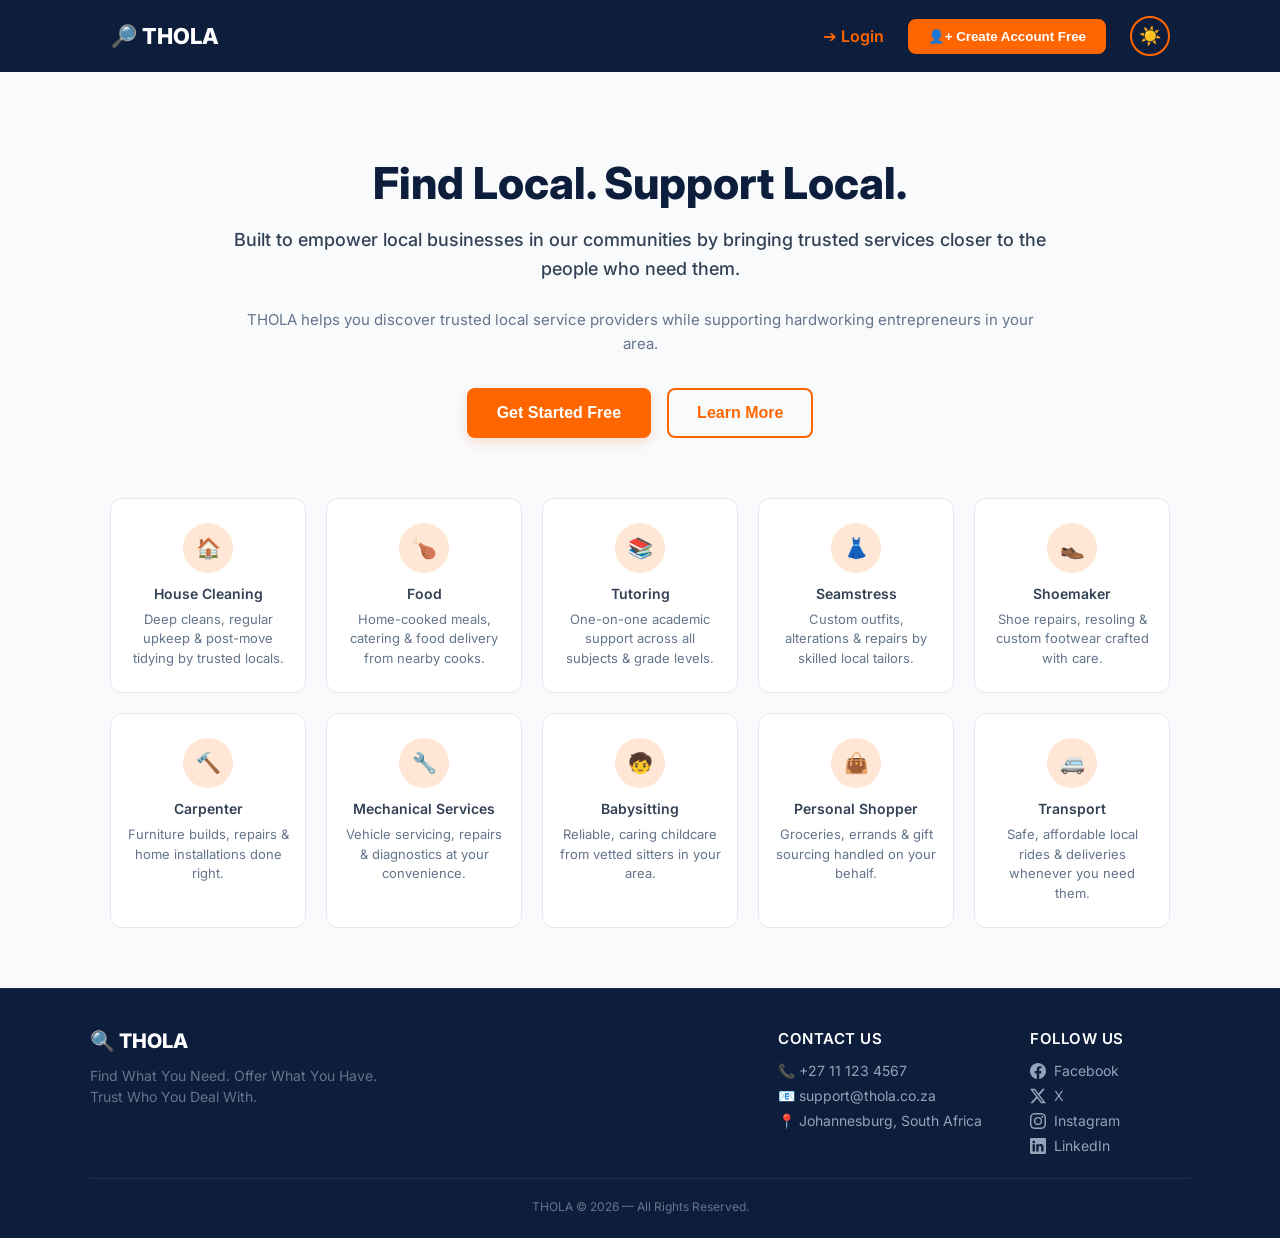
==== commit f21ba466: "Update THOLA platform: Refactor CSS modules, add SVG icons, update footer design, and update documen" ====
--- a/html/index.html
+++ b/html/index.html
@@ -1,140 +1,176 @@
-<!DOCTYPE html>
-<html lang="en" data-theme="light">
-
-<head>
-  <meta charset="UTF-8">
-  <meta name="viewport" content="width=device-width, initial-scale=1.0">
-  <title>Thola Clone</title>
-  <link rel="stylesheet" href="../css/style.css">
-</head>
-
-<body>
-  <!-- for the nav bar -->
-  <nav class="navbar">
-    <div class="nav-container">
-      <div class="logo">
-        <span class="logo-icon">&#128270;</span> THOLA
-      </div>
-
-      <button class="hamburger" aria-label="Toggle menu">
-        <span></span><span></span><span></span>
-      </button>
-      <div class="nav-actions">
-        <a href="login.html" class="login-link">➔ Login</a>
-        <a href="create_user.html">
-          <button class="btn-nav">&#128100;+ Create Account Free</button>
-        </a>
-        <button id="theme-toggle" class="btn-toggle" aria-label="Toggle dark mode" data-tooltip="Dark Mode">
-          <span class="icon-sun">☀️</span>
-          <span class="icon-moon">🌙</span>
-        </button>
-      </div>
-    </div>
-  </nav>
-
-  <!-- the hero section-->
-  <div class="hero-container">
-    <span class="badge">Your Local Services Marketplace</span>
-
-    <h1>Find Local. Support Local.</h1>
-
-    <p class="lead-text">
-      Built to empower local businesses in our communities by bringing trusted services closer to the people
-      who need them.
-    </p>
-
-    <p class="sub-text">
-      THOLA helps you discover trusted local service providers while supporting hardworking entrepreneurs in
-      your area.
-    </p>
-
-    <!-- Buttons from previous step -->
-    <div class="button-group">
-      <a href="register.html">
-        <button class="btn btn-create">Get Started Free</button>
-      </a>
-      <a href="learn-more.html">
-        <button class="btn btn-learn-more">Learn More</button>
-      </a>
-    </div>
-  </div>
-
-  <!-- Services -->
-  <section class="services">
-    <div class="services-container">
-
-      <div class="service-card">
-        <div class="icon-circle">&#127968;</div>
-        <h3>House Cleaning</h3>
-      </div>
-
-      <div class="service-card">
-        <div class="icon-circle">&#127831;</div>
-        <h3>Food</h3>
-      </div>
-
-      <div class="service-card">
-        <div class="icon-circle">&#128218;</div>
-        <h3>Tutoring</h3>
-      </div>
-      <div class="service-card">
-        <div class="icon-circle">&#128087;</div>
-        <h3>Seamstress</h3>
-      </div>
-      <div class="service-card">
-        <div class="icon-circle">&#128094;</div>
-        <h3>Shoemaker</h3>
-      </div>
-      <div class="service-card">
-        <div class="icon-circle">&#128296;</div>
-        <h3>Capenter</h3>
-      </div>
-      <div class="service-card">
-        <div class="icon-circle">&#128295;</div>
-        <h3>Mechanical Services</h3>
-      </div>
-      <div class="service-card">
-        <div class="icon-circle">&#129490;</div>
-        <h3>Babysitting</h3>
-      </div>
-      <div class="service-card">
-        <div class="icon-circle">&#128092;</div>
-        <h3>Personal Shopper</h3>
-      </div>
-      <div class="service-card">
-        <div class="icon-circle">&#128656;</div>
-        <h3>Transport</h3>
-      </div>
-
-    </div>
-  </section>
-
-  <!-- stats of users and customers -->
-  <section class="stats">
-    <div class="stats-container">
-
-      <div class="stat-item">
-        <div class="stat-number">10,000+</div>
-        <div class="stat-label">Service Providers</div>
-      </div>
-
-      <div class="stat-item">
-        <div class="stat-number">50,000+</div>
-        <div class="stat-label">Happy Customers</div>
-      </div>
-
-      <div class="stat-item">
-        <div class="stat-number">100+</div>
-        <div class="stat-label">Cities Covered</div>
-      </div>
-
-    </div>
-  </section>
-  <footer>
-    <p>THOLA &copy; 2026 — Find What You Need. Offer What You Have.</p>
-  </footer>
-  <script src="../js/main.js"></script>
-
-</body>
-
+<!DOCTYPE html>
+<html lang="en" data-theme="light">
+
+<head>
+  <meta charset="UTF-8">
+  <meta name="viewport" content="width=device-width, initial-scale=1.0">
+  <title>THOLA — Find Local Skills & Services in South Africa</title>
+  <meta name="description" content="Discover trusted local skills, goods and services near you. THOLA connects South African communities with local providers.">
+  <link rel="preconnect" href="https://fonts.googleapis.com" />
+  <link rel="preconnect" href="https://fonts.gstatic.com" crossorigin />
+  <link href="https://fonts.googleapis.com/css2?family=Inter:wght@400;500;600;700;800&display=swap" rel="stylesheet" />
+  <link rel="stylesheet" href="../css/global.css">
+  <link rel="stylesheet" href="../css/index.css">
+</head>
+
+<body>
+  <!-- for the nav bar -->
+  <nav class="navbar">
+    <div class="nav-container">
+      <div class="logo">
+        <span class="logo-icon">&#128270;</span> THOLA
+      </div>
+
+      <button class="hamburger" aria-label="Toggle menu">
+        <span></span><span></span><span></span>
+      </button>
+      <div class="nav-actions">
+        <a href="login.html" class="login-link">➔ Login</a>
+        <a href="register.html">
+          <button class="btn-nav">&#128100;+ Create Account Free</button>
+        </a>
+        <button id="theme-toggle" class="btn-toggle" aria-label="Toggle dark mode" data-tooltip="Dark Mode">
+          <span class="icon-sun">☀️</span>
+          <span class="icon-moon">🌙</span>
+        </button>
+      </div>
+    </div>
+  </nav>
+
+  <!-- Hero -->
+  <section class="hero">
+    <div class="hero-centered">
+      <h1>Find Local. Support Local.</h1>
+
+      <p class="lead-text">
+        Built to empower local businesses in our communities by bringing trusted services closer to the people
+        who need them.
+      </p>
+
+      <p class="sub-text">
+        THOLA helps you discover trusted local service providers while supporting hardworking entrepreneurs in
+        your area.
+      </p>
+
+      <div class="button-group">
+        <a href="register.html">
+          <button class="btn btn-create">Get Started Free</button>
+        </a>
+        <a href="learn-more.html">
+          <button class="btn btn-learn-more">Learn More</button>
+        </a>
+      </div>
+    </div>
+  </section>
+
+  <!-- Services -->
+  <section class="services">
+    <div class="services-container">
+
+      <div class="service-card">
+        <div class="icon-circle">&#127968;</div>
+        <h3>House Cleaning</h3>
+        <p class="card-desc">Deep cleans, regular upkeep &amp; post-move tidying by trusted locals.</p>
+      </div>
+
+      <div class="service-card">
+        <div class="icon-circle">&#127831;</div>
+        <h3>Food</h3>
+        <p class="card-desc">Home-cooked meals, catering &amp; food delivery from nearby cooks.</p>
+      </div>
+
+      <div class="service-card">
+        <div class="icon-circle">&#128218;</div>
+        <h3>Tutoring</h3>
+        <p class="card-desc">One-on-one academic support across all subjects &amp; grade levels.</p>
+      </div>
+
+      <div class="service-card">
+        <div class="icon-circle">&#128087;</div>
+        <h3>Seamstress</h3>
+        <p class="card-desc">Custom outfits, alterations &amp; repairs by skilled local tailors.</p>
+      </div>
+
+      <div class="service-card">
+        <div class="icon-circle">&#128094;</div>
+        <h3>Shoemaker</h3>
+        <p class="card-desc">Shoe repairs, resoling &amp; custom footwear crafted with care.</p>
+      </div>
+
+      <div class="service-card">
+        <div class="icon-circle">&#128296;</div>
+        <h3>Carpenter</h3>
+        <p class="card-desc">Furniture builds, repairs &amp; home installations done right.</p>
+      </div>
+
+      <div class="service-card">
+        <div class="icon-circle">&#128295;</div>
+        <h3>Mechanical Services</h3>
+        <p class="card-desc">Vehicle servicing, repairs &amp; diagnostics at your convenience.</p>
+      </div>
+
+      <div class="service-card">
+        <div class="icon-circle">&#129490;</div>
+        <h3>Babysitting</h3>
+        <p class="card-desc">Reliable, caring childcare from vetted sitters in your area.</p>
+      </div>
+
+      <div class="service-card">
+        <div class="icon-circle">&#128092;</div>
+        <h3>Personal Shopper</h3>
+        <p class="card-desc">Groceries, errands &amp; gift sourcing handled on your behalf.</p>
+      </div>
+
+      <div class="service-card">
+        <div class="icon-circle">&#128656;</div>
+        <h3>Transport</h3>
+        <p class="card-desc">Safe, affordable local rides &amp; deliveries whenever you need them.</p>
+      </div>
+
+    </div>
+  </section>
+
+  <footer>
+    <div class="footer-container">
+        <div class="footer-top">
+            <div class="footer-brand">
+                <div class="footer-logo">🔍 THOLA</div>
+                <p class="footer-tagline">Find What You Need. Offer What You Have. Trust Who You Deal With.</p>
+            </div>
+            <div class="footer-links-group">
+                <div class="footer-col">
+                    <h4>Contact Us</h4>
+                    <p>📞 +27 11 123 4567</p>
+                    <p>📧 support@thola.co.za</p>
+                    <p>📍 Johannesburg, South Africa</p>
+                </div>
+                <div class="footer-col">
+                    <h4>Follow Us</h4>
+                    <div class="social-links">
+                        <a href="#" class="social-icon" aria-label="Facebook">
+                            <svg xmlns="http://www.w3.org/2000/svg" width="16" height="16" fill="currentColor" viewBox="0 0 16 16"><path d="M16 8.049c0-4.446-3.582-8.05-8-8.05C3.58 0-.002 3.603-.002 8.05c0 4.017 2.926 7.347 6.75 7.951v-5.625h-2.03V8.05H6.75V6.275c0-2.017 1.195-3.131 3.022-3.131.876 0 1.791.157 1.791.157v1.98h-1.009c-.993 0-1.303.621-1.303 1.258v1.51h2.218l-.354 2.326H9.25V16c3.824-.604 6.75-3.934 6.75-7.951z"/></svg> Facebook
+                        </a>
+                        <a href="#" class="social-icon" aria-label="X (Twitter)">
+                            <svg xmlns="http://www.w3.org/2000/svg" width="16" height="16" fill="currentColor" viewBox="0 0 16 16"><path d="M12.6.75h2.454l-5.36 6.142L16 15.25h-4.937l-3.867-5.07-4.425 5.07H.316l5.733-6.57L0 .75h5.063l3.495 4.633L12.601.75Zm-.86 13.028h1.36L4.323 2.145H2.865l8.875 11.633Z"/></svg> X
+                        </a>
+                        <a href="#" class="social-icon" aria-label="Instagram">
+                            <svg xmlns="http://www.w3.org/2000/svg" width="16" height="16" fill="currentColor" viewBox="0 0 16 16"><path d="M8 0C5.829 0 5.556.01 4.703.048 3.85.088 3.269.222 2.76.42a3.917 3.917 0 0 0-1.417.923A3.927 3.927 0 0 0 .42 2.76C.222 3.268.087 3.85.048 4.7.01 5.555 0 5.827 0 8.001c0 2.172.01 2.444.048 3.297.04.852.174 1.433.372 1.942.205.526.478.972.923 1.417.444.445.89.719 1.416.923.51.198 1.09.333 1.942.372C5.555 15.99 5.827 16 8 16s2.444-.01 3.298-.048c.851-.04 1.434-.174 1.943-.372a3.916 3.916 0 0 0 1.416-.923c.445-.445.718-.891.923-1.417.197-.509.332-1.09.372-1.942C15.99 10.445 16 10.173 16 8s-.01-2.444-.048-3.298c-.04-.851-.175-1.433-.372-1.941a3.926 3.926 0 0 0-.923-1.417A3.911 3.911 0 0 0 13.24.42c-.51-.198-1.092-.333-1.943-.372C10.443.01 10.172 0 7.998 0h.003zm-.717 1.442h.718c2.136 0 2.389.007 3.232.046.78.035 1.204.166 1.486.275.373.145.64.319.92.599.28.28.453.546.598.92.11.281.24.705.275 1.485.039.843.047 1.096.047 3.231s-.008 2.389-.047 3.232c-.035.78-.166 1.203-.275 1.485a2.47 2.47 0 0 1-.599.919c-.28.28-.546.453-.92.598-.28.11-.704.24-1.485.276-.843.038-1.096.047-3.232.047s-2.39-.009-3.233-.047c-.78-.036-1.203-.166-1.485-.276a2.478 2.478 0 0 1-.92-.598 2.48 2.48 0 0 1-.6-.92c-.109-.281-.24-.705-.275-1.485-.038-.843-.046-1.096-.046-3.233 0-2.136.008-2.388.046-3.231.036-.78.166-1.204.276-1.486.145-.373.319-.64.599-.92.28-.28.546-.453.92-.598.282-.11.705-.24 1.485-.276.738-.034 1.024-.044 2.515-.045v.002zm4.988 1.328a.96.96 0 1 0 0 1.92.96.96 0 0 0 0-1.92zm-4.27 1.122a4.109 4.109 0 1 0 0 8.217 4.109 4.109 0 0 0 0-8.217zm0 1.441a2.667 2.667 0 1 1 0 5.334 2.667 2.667 0 0 1 0-5.334z"/></svg> Instagram
+                        </a>
+                        <a href="#" class="social-icon" aria-label="LinkedIn">
+                            <svg xmlns="http://www.w3.org/2000/svg" width="16" height="16" fill="currentColor" viewBox="0 0 16 16"><path d="M0 1.146C0 .513.526 0 1.175 0h13.65C15.474 0 16 .513 16 1.146v13.708c0 .633-.526 1.146-1.175 1.146H1.175C.526 16 0 15.487 0 14.854V1.146zm4.943 12.248V6.169H2.542v7.225h2.401zm-1.2-8.212c.837 0 1.358-.554 1.358-1.248-.015-.709-.52-1.248-1.342-1.248-.822 0-1.359.54-1.359 1.248 0 .694.521 1.248 1.327 1.248h.016zm4.908 8.212V9.359c0-.216.016-.432.08-.586.173-.431.568-.878 1.232-.878.869 0 1.216.662 1.216 1.634v3.865h2.401V9.25c0-2.22-1.184-3.252-2.764-3.252-1.274 0-1.845.7-2.165 1.193v.025h-.016a5.54 5.54 0 0 1 .016-.025V6.169h-2.4c.03.678 0 7.225 0 7.225h2.4z"/></svg> LinkedIn
+                        </a>
+                    </div>
+                </div>
+            </div>
+        </div>
+        <hr class="footer-divider">
+        <div class="footer-bottom">
+            <p>THOLA &copy; 2026 — All Rights Reserved.</p>
+        </div>
+    </div>
+  </footer>
+  <script src="../js/main.js"></script>
+
+</body>
+
 </html>
--- a/css/global.css
+++ b/css/global.css
@@ -0,0 +1,351 @@
+@import url('https://fonts.googleapis.com/css2?family=Inter:wght@400;500;600;700;800&display=swap');
+
+* {
+  margin: 0;
+  padding: 0;
+  box-sizing: border-box;
+}
+body {
+  font-family: 'Inter', system-ui, -apple-system, sans-serif;
+  background-color: #f8fafc;
+  color: #1e293b;
+  display: flex;
+  flex-direction: column;
+  min-height: 100vh;
+}
+
+/* --- Navigation Bar --- */
+.navbar {
+  background-color: #0d1e3d;
+  color: #ffffff;
+  padding: 16px 0;
+}
+
+.nav-container {
+  max-width: 1100px;
+  margin: 0 auto;
+  display: flex;
+  justify-content: space-between; 
+  align-items: center; 
+  padding-left: 20px;
+  padding-right: 20px;
+}
+.logo {
+  font-size: 22px;      
+  font-weight: 800;
+  color: #ffffff;
+  text-decoration: none;
+}
+.logo span {
+  color: #ff6600;
+}
+.nav-actions {
+  display: flex;
+  align-items: center;
+  gap: 24px;
+}
+.login-link {
+  color: #ff6600;
+  text-decoration: none;
+  font-weight: 600;
+}
+.btn-nav {
+  background-color: #ff6600;
+  color: white;
+  border: none;
+  padding: 10px 20px;
+  border-radius: 8px;
+  font-weight: 800;
+  cursor: pointer;
+}
+.btn-nav:hover {
+  background-color: #e65c00;
+}
+.login-link:hover {
+  text-decoration: underline;
+}
+
+/* --- Global Footer --- */
+footer { 
+  background-color: #0d1e3d; 
+  color: #94a3b8; 
+  padding: 40px 20px 24px; 
+  font-size: 14px;
+  margin-top: auto;
+  border-top: 1px solid rgba(255, 255, 255, 0.05);
+}
+.footer-container {
+  max-width: 1100px;
+  margin: 0 auto;
+}
+.footer-top {
+  display: flex;
+  justify-content: space-between;
+  align-items: flex-start;
+  flex-wrap: wrap;
+  gap: 32px;
+  margin-bottom: 24px;
+}
+.footer-brand {
+  flex: 1;
+  min-width: 250px;
+  text-align: left;
+}
+.footer-logo {
+  font-size: 20px;
+  font-weight: 800;
+  color: #ffffff;
+  margin-bottom: 12px;
+}
+.footer-tagline {
+  color: #64748b;
+  line-height: 1.5;
+  max-width: 320px;
+}
+.footer-links-group {
+  display: flex;
+  flex-wrap: wrap;
+  gap: 48px;
+}
+.footer-col {
+  text-align: left;
+  min-width: 160px;
+}
+.footer-col h4 {
+  color: #ffffff;
+  font-size: 15px;
+  font-weight: 600;
+  margin-bottom: 14px;
+  text-transform: uppercase;
+  letter-spacing: 0.5px;
+}
+.footer-col p {
+  margin-bottom: 8px;
+  color: #94a3b8;
+  display: flex;
+  align-items: center;
+  gap: 8px;
+}
+.social-links {
+  display: flex;
+  flex-direction: column;
+  gap: 8px;
+}
+.social-icon {
+  color: #94a3b8;
+  text-decoration: none;
+  transition: color 0.2s ease;
+  display: flex;
+  align-items: center;
+  gap: 8px;
+}
+.social-icon:hover {
+  color: #ff6600;
+}
+.footer-divider {
+  border: 0;
+  height: 1px;
+  background: rgba(255, 255, 255, 0.08);
+  margin-bottom: 20px;
+}
+.footer-bottom {
+  text-align: center;
+  color: #64748b;
+  font-size: 12px;
+}
+
+/* --- Theme Toggle --- */
+.btn-toggle {
+  background: none;
+  border: 2px solid #ff6600;
+  border-radius: 50%;
+  width: 40px;
+  height: 40px;
+  display: inline-flex;
+  align-items: center;
+  justify-content: center;
+  cursor: pointer;
+  font-size: 18px;
+  transition: all 0.2s ease;
+  position: relative;
+  flex-shrink: 0;
+}
+.btn-toggle:hover {
+  background-color: rgba(255, 102, 0, 0.1);
+  transform: scale(1.05);
+}
+.btn-toggle .icon-moon { display: none; }
+.btn-toggle .icon-sun  { display: inline-block; }
+[data-theme="dark"] .btn-toggle .icon-sun  { display: none; }
+[data-theme="dark"] .btn-toggle .icon-moon { display: inline-block; }
+[data-theme="dark"] .btn-toggle            { border-color: #ffffff; }
+[data-theme="dark"] .btn-toggle:hover      { background-color: rgba(255,255,255,0.1); }
+
+/* Theme Tooltip */
+.btn-toggle::after {
+  content: attr(data-tooltip);
+  position: absolute;
+  top: 52px;
+  left: 50%;
+  transform: translateX(-50%) translateY(-5px);
+  background-color: #1e293b;
+  color: #ffffff;
+  padding: 6px 12px;
+  border-radius: 6px;
+  font-size: 12px;
+  font-weight: 600;
+  white-space: nowrap;
+  opacity: 0;
+  pointer-events: none;
+  box-shadow: 0 4px 12px rgba(0,0,0,0.15);
+  transition: opacity 0.2s ease, transform 0.2s ease;
+  z-index: 100;
+}
+.btn-toggle::before {
+  content: "";
+  position: absolute;
+  top: 46px;
+  left: 50%;
+  transform: translateX(-50%);
+  border-width: 0 6px 6px 6px;
+  border-style: solid;
+  border-color: transparent transparent #1e293b transparent;
+  opacity: 0;
+  pointer-events: none;
+  transition: opacity 0.2s ease;
+  z-index: 100;
+}
+.btn-toggle:hover::after  { opacity: 1; transform: translateX(-50%) translateY(0); }
+.btn-toggle:hover::before { opacity: 1; }
+
+/* Global dark theme overrides */
+[data-theme="dark"] body { background-color: #0d1e3d; color: #e8edf5; }
+[data-theme="dark"] .navbar { background-color: #091629; border-bottom: 1px solid rgba(255,255,255,0.08); }
+[data-theme="dark"] .logo { color: #e8edf5; }
+[data-theme="dark"] .login-link { color: #7eb3ff; }
+[data-theme="dark"] footer { background-color: #091629; color: rgba(232,237,245,0.5); }
+[data-theme="dark"] footer .footer-logo, [data-theme="dark"] footer .footer-col h4 { color: #ffffff; }
+[data-theme="dark"] footer .footer-col p { color: #8a9cb4; }
+[data-theme="dark"] footer .social-icon { color: #8a9cb4; }
+[data-theme="dark"] footer .social-icon:hover { color: #ff6600; }
+
+/* Hamburger Menu for Mobile */
+.hamburger {
+  display: none;
+  flex-direction: column;
+  gap: 5px;
+  cursor: pointer;
+  background: none;
+  border: none;
+  padding: 4px;
+  flex-shrink: 0;
+}
+.hamburger span {
+  display: block;
+  width: 24px;
+  height: 2px;
+  background: #ffffff;
+  border-radius: 2px;
+  transition: all 0.3s ease;
+}
+.hamburger.open span:nth-child(1) { transform: translateY(7px) rotate(45deg); }
+.hamburger.open span:nth-child(2) { opacity: 0; }
+.hamburger.open span:nth-child(3) { transform: translateY(-7px) rotate(-45deg); }
+
+@media (max-width: 768px) {
+  .hamburger { display: flex; }
+  .nav-actions {
+    display: none;
+    position: absolute;
+    top: 100%;
+    left: 0;
+    right: 0;
+    background: #0d1e3d;
+    flex-direction: column;
+    padding: 16px 20px;
+    gap: 12px;
+    border-top: 1px solid rgba(255,255,255,0.08);
+    z-index: 200;
+  }
+  .nav-actions.open { display: flex; }
+  .navbar { position: relative; }
+  [data-theme="dark"] .nav-actions { background: #091629; }
+}
+
+/* Global Back Bar style */
+.back-bar {
+  background: #ffffff;
+  border-bottom: 1px solid #e2e8f0;
+  padding: 12px 0;
+}
+[data-theme="dark"] .back-bar {
+  background: #0d1e3d;
+  border-bottom-color: rgba(255,255,255,0.08);
+}
+
+/* Inner wrapper aligns back link to same horizontal position as the THOLA logo */
+.back-bar-inner {
+  max-width: 1100px;
+  margin: 0 auto;
+  padding: 0 20px;
+}
+.back-link {
+  color: #ff6600;
+  text-decoration: none;
+  font-weight: 600;
+  display: inline-flex;
+  align-items: center;
+  gap: 6px;
+  padding: 8px 16px;
+  border: 1.5px solid #ff6600;
+  border-radius: 20px;
+  font-size: 13.5px;
+  background-color: transparent;
+  transition: all 0.2s ease;
+}
+.back-link:hover {
+  background-color: rgba(255, 102, 0, 0.08);
+  transform: translateX(-2px);
+  color: #e65c00;
+  border-color: #e65c00;
+}
+[data-theme="dark"] .back-link {
+  border-color: #ff6600;
+  color: #ff6600;
+}
+[data-theme="dark"] .back-link:hover {
+  background-color: rgba(255, 102, 0, 0.12);
+  color: #ff8533;
+  border-color: #ff8533;
+}
+
+/* Global helper screen reader class */
+.sr-only {
+  position: absolute;
+  width: 1px;
+  height: 1px;
+  padding: 0;
+  margin: -1px;
+  overflow: hidden;
+  clip: rect(0, 0, 0, 0);
+  border: 0;
+}
+
+/* Global Success/Toast notification */
+.toast {
+  position: fixed;
+  bottom: 28px;
+  left: 50%;
+  transform: translateX(-50%) translateY(60px);
+  background: #0d1e3d;
+  color: white;
+  padding: 12px 24px;
+  border-radius: 30px;
+  font-size: 14px;
+  font-weight: 600;
+  z-index: 9999;
+  transition: transform 0.3s ease;
+  white-space: nowrap;
+  pointer-events: none;
+}
+.toast.show { transform: translateX(-50%) translateY(0); }
--- a/css/index.css
+++ b/css/index.css
@@ -0,0 +1,162 @@
+/* --- Page Layout (sticky footer) --- */
+body {
+  display: flex;
+  flex-direction: column;
+  min-height: 100vh;
+}
+footer {
+  margin-top: auto;
+}
+
+/* --- Hero Section --- */
+.hero {
+  padding: 20px 0 0 0;
+}
+.hero-container {
+  max-width: 1100px;
+  margin: 0 auto;
+  padding: 40px 20px 20px;
+}
+.hero-centered {
+  max-width: 860px;
+  margin: 0 auto;
+  padding: 40px 20px 20px;
+  text-align: center;
+}
+.badge {
+  background-color: #ffe6d5;
+  color: #d45500;
+  padding: 6px 14px;
+  border-radius: 20px;
+  font-size: 13px;
+  font-weight: 600;
+  margin-top: 10px;
+  display: inline-block;
+}
+h1 {
+  font-size: 44px;
+  color: #0d1e3d;
+  margin: 24px 0 16px 0;
+  font-weight: 800;
+}
+.lead-text {
+  font-size: 18px;
+  font-weight: 500;
+  line-height: 1.6;
+  max-width: 850px;
+  margin: 0 auto 24px;
+  color: #334155;
+}
+.sub-text {
+  font-size: 15px;
+  color: #64748b;
+  line-height: 1.6;
+  max-width: 850px;
+  margin: 0 auto 32px;
+}
+
+/* buttons */
+.button-group {
+  display: flex;
+  justify-content: center;
+  gap: 16px;
+  margin-bottom: 30px;
+}
+.btn {
+  padding: 14px 28px;
+  font-size: 16px;
+  font-weight: 600;
+  border-radius: 8px;
+  cursor: pointer;
+  border: 2px solid transparent;
+}
+.btn-create {
+  background-color: #ff6600;
+  color: #ffffff;
+  box-shadow: 0 4px 12px rgba(255, 102, 0, 0.2);
+  text-decoration: none;
+}
+.btn-learn-more {
+  background-color: transparent;
+  border-color: #ff6600;
+  color: #ff6600;
+  text-decoration: none;
+}
+
+/* services */
+.services {
+  padding: 10px 0 60px;
+}
+.services-container {
+  max-width: 1100px;
+  margin: 0 auto;
+  padding: 0 20px;
+  display: grid;
+  grid-template-columns: repeat(5, 1fr);
+  gap: 20px;
+}
+.service-card {
+  display: flex;
+  flex-direction: column;
+  align-items: center;
+  text-align: center;
+  background: white;
+  padding: 24px 16px;
+  border-radius: 12px;
+  border: 1px solid #e2e8f0;
+  transition: all 0.2s ease;
+}
+.service-card:hover {
+  transform: translateY(-4px);
+  box-shadow: 0 8px 20px rgba(0,0,0,0.05);
+}
+.icon-circle {
+  width: 50px;
+  height: 50px;
+  background-color: #ffe6d5;
+  color: #ff6600;
+  border-radius: 50%;
+  display: flex;
+  align-items: center;
+  justify-content: center;
+  font-size: 20px;
+  margin-bottom: 12px;
+  transition: transform 0.2s ease;
+}
+.service-card:hover .icon-circle {
+  transform: translateY(-4px);
+  box-shadow: 0 8px 20px rgba(255,102,0,0.2);
+}
+.service-card h3 {
+  font-size: 14px;
+  font-weight: 600;
+  color: #334155;
+}
+.card-desc {
+  font-size: 13px;
+  color: #64748b;
+  line-height: 1.5;
+  margin-top: 8px;
+}
+[data-theme="dark"] .card-desc {
+  color: #a8bcd4;
+}
+
+/* Dark mode overrides */
+[data-theme="dark"] h1 { color: #e8edf5; }
+[data-theme="dark"] .lead-text { color: #a8bcd4; }
+[data-theme="dark"] .sub-text { color: #6b8aaa; }
+[data-theme="dark"] .badge { background-color: rgba(126,179,255,0.12); color: #7eb3ff; }
+[data-theme="dark"] .icon-circle { background-color: rgba(126,179,255,0.12); color: #7eb3ff; }
+[data-theme="dark"] .service-card { background-color: #1a2d50; border-color: rgba(255,255,255,0.08); }
+[data-theme="dark"] .service-card h3 { color: #a8bcd4; }
+
+@media screen and (max-width: 768px) {
+  .hero { text-align: center; }
+  h1 { font-size: 32px; line-height: 1.2; }
+  .lead-text { font-size: 16px; }
+  .sub-text { font-size: 14px; }
+  .button-group { flex-direction: column; width: 100%; gap: 12px; }
+  .btn { width: 100%; }
+  .services-container { grid-template-columns: repeat(2, 1fr); gap: 16px; }
+}
